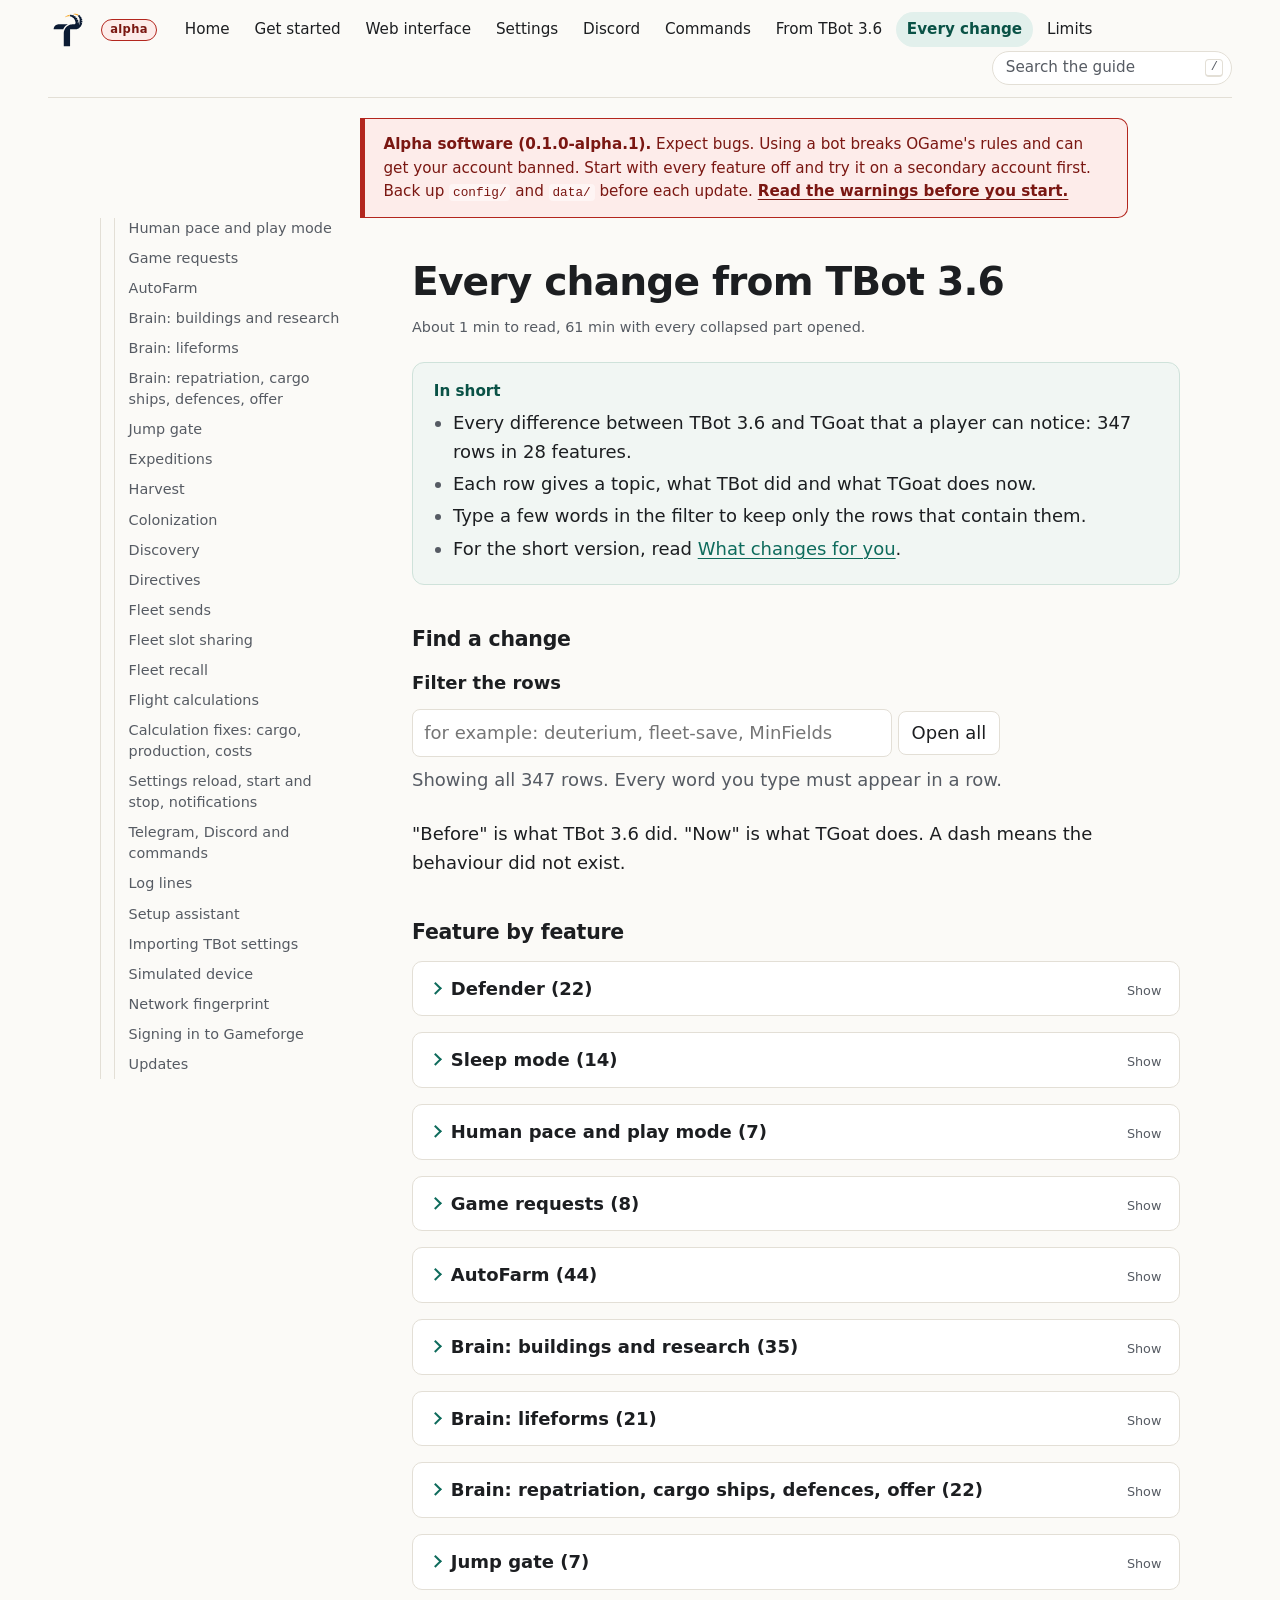
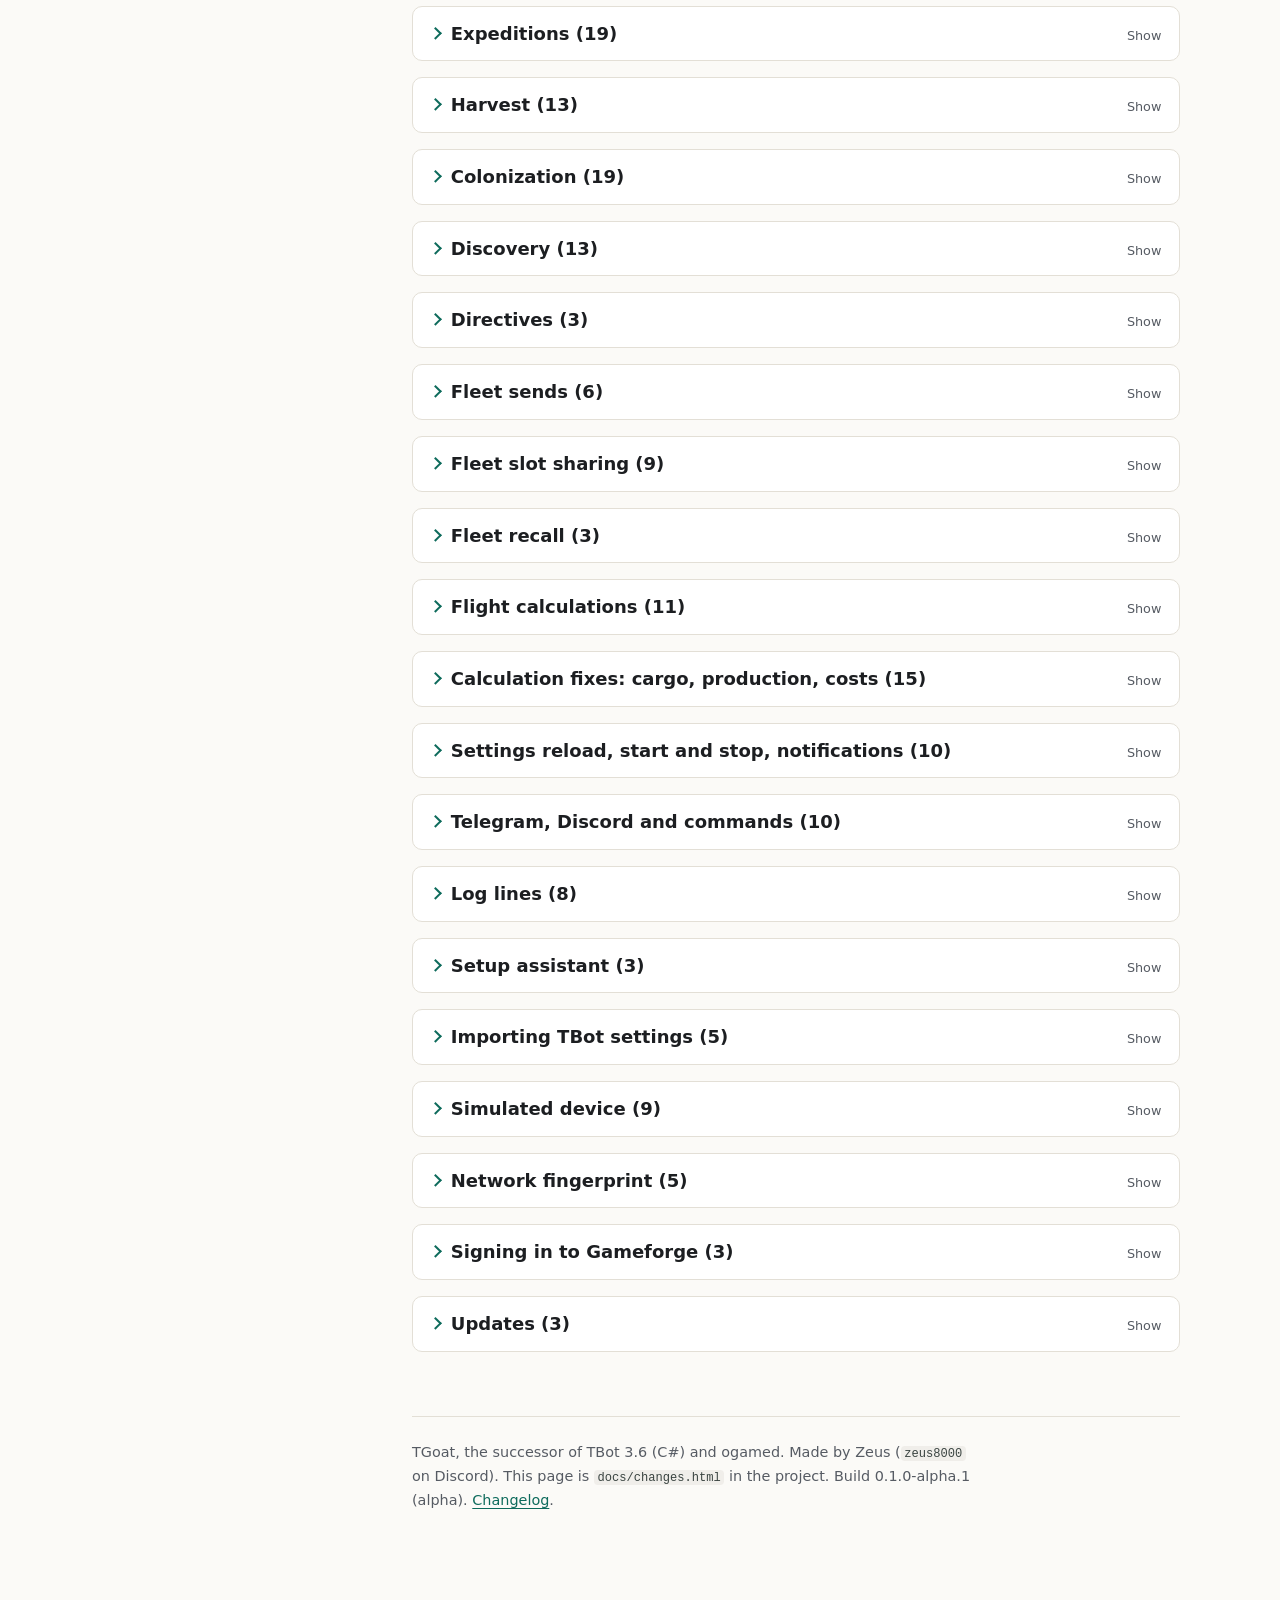
==== docs/changes.html @ b20298a2 "Guide and changelog of TGoat 0.1.0-alpha.1, signed releases in the README" ====
<!doctype html>
<html lang="en">
<head>
<meta charset="utf-8">
<meta name="viewport" content="width=device-width, initial-scale=1">
<meta name="color-scheme" content="light dark">
<title>Every change · TGoat</title>
<link rel="icon" href="assets/favicon.ico" sizes="any">
<link rel="icon" href="assets/favicon.svg" type="image/svg+xml">
<link rel="apple-touch-icon" href="assets/apple-touch-icon.png">
<link rel="stylesheet" href="assets/guide.css">
<script src="assets/search-index.js" defer></script>
<script src="assets/search.js" defer></script>
<script src="assets/reading.js" defer></script>
</head>
<body>
<a class="skip" href="#main">Skip to content</a>

<div class="site-top">
  <nav class="site-nav" aria-label="Guide">
    <a class="brand" href="index.html" title="TGoat"><img class="brand-mark" src="assets/favicon.svg" width="40" height="40" alt="TGoat"> <span class="alpha-badge">alpha</span></a>
    <ul>
      <li><a href="index.html">Home</a></li>
      <li><a href="start.html">Get started</a></li>
      <li><a href="interface.html">Web interface</a></li>
      <li><a href="settings.html">Settings</a></li>
      <li><a href="discord.html">Discord</a></li>
      <li><a href="commands.html">Commands</a></li>
      <li><a href="from-tbot.html">From TBot 3.6</a></li>
      <li><a href="changes.html" aria-current="page">Every change</a></li>
      <li><a href="limits.html">Limits</a></li>
    </ul>
  </nav>
  <aside class="alpha-banner" role="note" aria-label="Alpha warning">
    <p><strong>Alpha software (0.1.0-alpha.1).</strong> Expect bugs. Using a bot breaks OGame's rules and can get your account banned. Start with every feature off and try it on a secondary account first. Back up <code>config/</code> and <code>data/</code> before each update. <a href="start.html#alpha">Read the warnings before you start.</a></p>
  </aside>
</div>

<div class="layout">
<nav class="toc" id="toc" aria-label="On this page">
  <p class="toc-title">On this page</p>
  <ol>
    <li><a href="#find">Find a change</a></li>
    <li><a href="#feature-by-feature">Feature by feature</a>
      <ol>
      <li><a href="#defender">Defender</a></li>
      <li><a href="#sleep">Sleep mode</a></li>
      <li><a href="#fbf-human-pace">Human pace and play mode</a></li>
      <li><a href="#requests">Game requests</a></li>
      <li><a href="#autofarm">AutoFarm</a></li>
      <li><a href="#brain">Brain: buildings and research</a></li>
      <li><a href="#fbf-brain-lifeforms">Brain: lifeforms</a></li>
      <li><a href="#fbf-brain-repatriation-cargo-ships-defences-offer">Brain: repatriation, cargo ships, defences, offer</a></li>
      <li><a href="#fbf-jump-gate">Jump gate</a></li>
      <li><a href="#expeditions">Expeditions</a></li>
      <li><a href="#harvest">Harvest</a></li>
      <li><a href="#colonize">Colonization</a></li>
      <li><a href="#fbf-discovery">Discovery</a></li>
      <li><a href="#fbf-directives">Directives</a></li>
      <li><a href="#fleet-sends">Fleet sends</a></li>
      <li><a href="#fbf-fleet-slot-sharing">Fleet slot sharing</a></li>
      <li><a href="#fbf-fleet-recall">Fleet recall</a></li>
      <li><a href="#fbf-flight-calculations">Flight calculations</a></li>
      <li><a href="#calc">Calculation fixes: cargo, production, costs</a></li>
      <li><a href="#fbf-settings-reload-and-notifications">Settings reload, start and stop, notifications</a></li>
      <li><a href="#messaging">Telegram, Discord and commands</a></li>
      <li><a href="#fbf-log-lines">Log lines</a></li>
      <li><a href="#fbf-setup-assistant">Setup assistant</a></li>
      <li><a href="#fbf-importing-tbot-settings">Importing TBot settings</a></li>
      <li><a href="#fbf-simulated-device">Simulated device</a></li>
      <li><a href="#fbf-network-fingerprint">Network fingerprint</a></li>
      <li><a href="#fbf-signing-in">Signing in to Gameforge</a></li>
      <li><a href="#fbf-updates">Updates</a></li>
      </ol>
    </li>
  </ol>
</nav>

<main id="main">

<h1 class="sr-only">Every change from TBot 3.6</h1>

<section aria-labelledby="every">
<h2 id="every">Every change from TBot 3.6</h2>
<aside class="in-short" aria-label="In short">
<ul>
  <li>Every difference between TBot 3.6 and TGoat that a player can notice: 347 rows in 28 features.</li>
  <li>Each row gives a topic, what TBot did and what TGoat does now.</li>
  <li>Type a few words in the filter to keep only the rows that contain them.</li>
  <li>For the short version, read <a href="from-tbot.html">What changes for you</a>.</li>
</ul>
</aside>

<h3 id="find">Find a change</h3>
<div class="change-filter" role="search" style="margin:1rem 0 1.5rem">
  <label for="change-filter-input" style="display:block;font-weight:600;margin-bottom:.35rem">Filter the rows</label>
  <input id="change-filter-input" type="search" autocomplete="off" spellcheck="false" placeholder="for example: deuterium, fleet-save, MinFields" aria-describedby="change-filter-status" style="box-sizing:border-box;width:100%;max-width:30rem;font:inherit;padding:.5rem .7rem;border:1px solid var(--border);border-radius:8px;background:var(--surface);color:var(--text)">
  <button type="button" id="change-filter-all" style="font:inherit;margin:.5rem 0 0;padding:.4rem .8rem;border:1px solid var(--border);border-radius:8px;background:var(--surface);color:var(--text);cursor:pointer">Open all</button>
  <p id="change-filter-status" aria-live="polite" style="margin:.5rem 0 0;color:var(--muted)">Showing all 347 rows. Every word you type must appear in a row.</p>
</div>
<p>"Before" is what TBot 3.6 did. "Now" is what TGoat does. A dash means the behaviour did not exist.</p>

<h3 id="feature-by-feature">Feature by feature</h3>
<details class="feature" id="fbf-defender">
<summary id="defender">Defender (22)</summary>
<div class="table-wrap" role="region" aria-label="Defender, before and now" tabindex="0">
<table class="bn">
  <caption class="sr-only">Defender: TBot 3.6 compared with TGoat</caption>
  <thead><tr><th scope="col">Topic</th><th scope="col">Before: TBot 3.6</th><th scope="col">Now: TGoat</th></tr></thead>
  <tbody>
    <tr><th scope="row">During sleep</th><td>Stopped all night: a night attack was neither seen nor countered.</td><td>By default it watches on alert (<code>Defender.NightWatch</code>): no request to the game while no message comes. Each new message (a spy report, but also your fleets' reports or a private message) brings a check 1 to 3 min later and, if it saw no attack, one more 8 to 15 min after the message (<code>Defender.NightWatchFollowUp</code>); each check marks the current planet active. An attack sent without a fresh espionage report, or after these checks, is not seen. Every 20 to 40 min TGoat checks that the channel still works, without loading a game page. If the channel fails, you get a warning and it checks every 4 to 8 min until the wake-up, as with <code>Always</code>. <code>Never</code> starts no new check. It fleet-saves if <code>Defender.Autofleet.Active</code> is on, and neither spies on nor writes to the attacker.</td></tr>
    <tr><th scope="row">Manual mode</th><td>Stopped.</td><td>It only alerts: nothing is sent or built, anti-ballistic missiles included.</td></tr>
    <tr><th scope="row">Settings reload, exclusive command</th><td>Stopped or suspended it: no watch while features restarted or the command ran.</td><td>No longer stop it: it reads its settings again at the next check.</td></tr>
    <tr><th scope="row">After a panic</th><td>Resumed after 5 to 10 min.</td><td>Resumes after 30 to 60 s.</td></tr>
    <tr><th scope="row">On wake-up</th><td>Waited for its next check.</td><td>Checks at once.</td></tr>
    <tr><th scope="row">Default interval</th><td>1 to 22 min: about 30% of attacks with a 10-minute flight were seen too late.</td><td>1 to 5 min. A value written in the settings file is kept; a file still at TBot's 22 takes 5 at import, unless its minimum is 5 or more.</td></tr>
    <tr><th scope="row">Order of actions</th><td>Synchronous notification (up to 60 s with two channels), then spying and the message, then the fleet-save.</td><td>Spying, the fleet-save, then the message. The notification is sent in the background.</td></tr>
    <tr><th scope="row">Alarm (<code>Defender.Alarm.Active</code>) and "ENEMY ACTIVITY!!!"</th><td>On every check while the attack lasted.</td><td>Once per new attack.</td></tr>
    <tr><th scope="row">Attack composition</th><td>From cached research.</td><td>From the report.</td></tr>
    <tr><th scope="row">Fleet-save settings</th><td>The sleep mode's (<code>SleepMode.AutoFleetSave</code>).</td><td>Its own: <code>Defender.Autofleet.DeutToLeave</code>, <code>Recall</code> and <code>DefaultMission</code>.</td></tr>
    <tr><th scope="row">Attack on a brand-new celestial</th><td>With <code>UseCurrentCelestial</code>, the celestial stayed unknown, so there was no fleet-save, until another feature read the celestial list again.</td><td>The list is read again, at most once per check.</td></tr>
    <tr><th scope="row">All fleet slots in use</th><td>The fleet-save failed ("no fleet slot") and the fleet stayed exposed: nothing was freed.</td><td>Each planned fleet-save gets a slot reserved until impact. The Defender waits for a fleet that is back before then. Otherwise it recalls the bot fleet (AutoFarm, harvest, expedition, discovery) that would be back soonest. Otherwise it warns the player at once to free a slot.</td></tr>
    <tr><th scope="row">Celestial with no ship when the fleet-save is due</th><td>"Nothing to save": the attack was closed for an hour; a fleet that landed there before the impact stayed exposed.</td><td>The ships are read once more shortly before the impact (<code>Defender.Autofleet.DelayedFleetSave.SafetySeconds</code> before it, or 2 min); a fleet that landed meanwhile is saved.</td></tr>
    <tr><th scope="row">Reads of the attacked celestial</th><td>Its ships were read again at every check, for each attack, until the impact, even when nothing used them.</td><td>Read only when an option uses them (weak attack, little at stake, spying back, fleet-save), at most once per check: two waves on one planet, one read. Each read marks the planet active, and the attacker may be watching it. At night, a check that finds no attack is a single request.</td></tr>
    <tr><th scope="row">Computer clock ahead of the server</th><td>The fleet-save was timed with the computer's clock: it left too early, and a clock ahead by more than the time left gave it up, leaving the fleet exposed.</td><td>Timed with the game's arrival time and the server's clock. If the arrival time cannot be read, the fleet leaves at once, you get a notice, and it leaves again each time it comes back while the attack is listed.</td></tr>
    <tr><th scope="row">Watch stops and resumes</th><td>Stop on request, turned off, end of session: one Debug line, invisible to the player.</td><td>One Information line at each stop, with its reason, and at each resume. The Defender itself says when sleep and manual mode begin and end, with its pace.</td></tr>
    <tr><th scope="row">Event list unreadable (lost session, game unreachable)</th><td>One warning, then Debug: hours of blind watch went unnoticed. A retry every 5 to 15 s all night.</td><td>A warning on the first failure, then every 15 min while it lasts, with how long, and when it sees again (Telegram too). Retries every 5 to 15 s for 3 min, then less and less often, down to the normal pace.</td></tr>
    <tr><th scope="row">Missile attack</th><td>Marked handled before the anti-ballistic missiles were ordered: a failure (busy shipyard, resources) was never retried. Silo capacity wrong (3 places at level 3, not 30).</td><td>Alerted once. Handled once the order is accepted, or when nothing more can be built (silo full of anti-ballistic missiles, below level 2); otherwise retried at the next check. An order that came back with an error is checked before any other: never two orders against the same strike. Silo capacity correct.</td></tr>
    <tr><th scope="row">Attack alert on game pages</th><td>Ignored: an attack was seen only at the Defender's next check.</td><td>A page that shows the alert brings the Defender's check forward to 5 to 15 s later, once per change of the alert, with no extra request otherwise; the event list still decides.</td></tr>
    <tr><th scope="row">Hostile fleet aimed at something that is not your planet or moon (Project Orion)</th><td>Did not exist.</td><td>After reading your celestial list again, a hostile fleet whose destination is none of your planets or moons is not an attack on a planet: no fleet-save, no alarm. One notification per event says a hostile fleet is heading for your fleet, and that TGoat only protects fleets on your planets and moons. An attack on a planet or moon, a new colony included, is handled as before whatever its mission. The list is also read at night for this, once per event. When the destination cannot be read, or the list cannot be read, it is still treated as an attack.</td></tr>
    <tr><th scope="row">Resources an attack would plunder (option <code>Defender.HideResourcesInBuild</code>, off by default)</th><td>—</td><td>1 to 4 min before the impact, the build that keeps the most out of the plunder starts, within the Brain's maximum levels; it is cancelled 20 to 90 s after the last wave, and the game gives its cost back. Only what the fleet-save leaves counts. Nothing below <code>MinLootAvoided</code> (50,000 in deuterium value), never a build TGoat did not start, and not during sleep unless <code>WhileAsleep</code> is on.</td></tr>
    <tr><th scope="row">Fleet-save near the last system of the galaxy</th><td>Could loop.</td><td>Leaves normally.</td></tr>
  </tbody>
</table>
</div>
<p>The slot kept free by <code>General.SlotsToLeaveFree</code> (1 by default) is still the first one the defensive fleet-save takes. No second slot is frozen for good: the reservation exists only during an attack. The bot never recalls:</p>
<ul>
  <li>the player's fleets;</li>
  <li>Brain transports;</li>
  <li>colonizations;</li>
  <li>fleet-save flights;</li>
  <li>a fleet whose origin is under attack.</li>
</ul>
<p>The Defender's game requests go first, with no wait: see <a href="#requests">Game requests</a>.</p>
</details>
<details class="feature" id="fbf-sleep-mode">
<summary id="sleep">Sleep mode (14)</summary>
<div class="table-wrap" role="region" aria-label="Sleep mode, before and now" tabindex="0">
<table class="bn">
  <caption class="sr-only">Sleep mode: TBot 3.6 compared with TGoat</caption>
  <thead><tr><th scope="col">Topic</th><th scope="col">Before: TBot 3.6</th><th scope="col">Now: TGoat</th></tr></thead>
  <tbody>
    <tr><th scope="row">Bedtime and wake-up time</th><td>Fixed, which made the absence pattern easy to spot.</td><td>Shifted each day by up to <code>SleepMode.RandomMinutes</code> (15 min by default).</td></tr>
    <tr><th scope="row">Waiting for fleets to return (<code>PreventIfThereAreFleets</code>)</th><td>The other features kept sending fleets, and each send pushed sleep back again.</td><td>No new sends while waiting.</td></tr>
    <tr><th scope="row">Jump gate</th><td>Kept running during ghost sleep and the wait.</td><td>Paused along with the other features that send fleets.</td></tr>
    <tr><th scope="row"><code>AutoFleetSave.OnlyMoons</code></th><td>True by default: planet fleets stayed in place at night.</td><td>False by default: the bedtime fleet-save also leaves from planets.</td></tr>
    <tr><th scope="row">Defender</th><td>Stopped.</td><td>Keeps watch (see <a href="#defender">Defender</a>).</td></tr>
    <tr><th scope="row">Login on wake-up</th><td>Full login, often a captcha.</td><td>Reuses the saved session.</td></tr>
    <tr><th scope="row">Log messages</th><td>—</td><td>"Asleep until …", "Awake again: …".</td></tr>
    <tr><th scope="row">Bedtime notice</th><td>Said what was saved.</td><td>Also says how the Defender watches during sleep and what that costs, and what stays exposed: fleets not tried, failed fleet-saves, resources (extended on 2026-11-15, R6, and 2026-11-16).</td></tr>
    <tr><th scope="row">Breaks during the day (option <code>SleepMode.Breaks.Active</code>, off by default)</th><td>The account stayed active all day.</td><td>1 to 2 breaks a day, 30 to 90 min each, at random times, more than 2 h from waking up and from bedtime. No fleet sent, no queue restarted. The Defender keeps watch, and Harvest still collects a field left by an attack on your celestials. The offer of the day is not bought during a break. Afterwards the features start again one by one. A reconnection does not end a break.</td></tr>
    <tr><th scope="row">Defender during a break (option <code>SleepMode.Breaks.DefenderAtSleepPace</code>, off by default)</th><td>—</td><td>It watches as at night (<code>Defender.NightWatch</code>, on alert by default) instead of at its day pace.</td></tr>
    <tr><th scope="row">Restart at wake-up</th><td>Every feature started again within 2 min, always in the same order.</td><td>Each starts again after its own reaction delay (about 3 min, sometimes up to 1 h); the Defender checks at once.</td></tr>
    <tr><th scope="row">Night round (option <code>Expeditions.NightRound</code>, off by default)</th><td>Expedition slots emptied before bedtime, and the cargo ships stayed home at night.</td><td>10 to 40 min before bedtime, every free slot leaves with the shortest holding time (whole hours, at most your Astrophysics level, as the game allows) that brings the fleet back 5 to 30 min after the wake-up. Needs sleep mode.</td></tr>
    <tr><th scope="row">Expedition that would come back during sleep</th><td>Stopped the worker until it was restarted.</td><td>The worker waits for the wake-up, or for the night round.</td></tr>
    <tr><th scope="row">Evening repatriation</th><td>Stopped as soon as a return would fall during sleep.</td><td>See <a href="#fbf-brain-repatriation-cargo-ships-defences-offer">Brain: repatriation, cargo ships, defences, offer</a>.</td></tr>
  </tbody>
</table>
</div>
</details>
<details class="feature" id="fbf-human-pace">
<summary>Human pace and play mode (7)</summary>
<div class="table-wrap" role="region" aria-label="Human pace and play mode, before and now" tabindex="0">
<table class="bn">
  <caption class="sr-only">Human pace and play mode: TBot 3.6 compared with TGoat</caption>
  <thead><tr><th scope="col">Topic</th><th scope="col">Before: TBot 3.6</th><th scope="col">Now: TGoat</th></tr></thead>
  <tbody>
    <tr><th scope="row">Restarting a queue after a build</th><td>5 to 15 s after each build ended, day and night.</td><td>A drawn delay: median 3 min, 90% under 15 min, never more than 5% of the build's length, or one minute for a short build.</td></tr>
    <tr><th scope="row">After a return, an arrival, enough production</th><td>20 to 50 s, or a fixed delay depending on the feature.</td><td>The same routine delay, 5 s to 1 h.</td></tr>
    <tr><th scope="row">After an impact on one of your celestials</th><td>The next pass.</td><td>20 to 90 s (Harvest, Brain under attack).</td></tr>
    <tr><th scope="row">Decision on a colony</th><td>1 to 5 s after the arrival.</td><td>3 to 20 min after the colony is first seen.</td></tr>
    <tr><th scope="row">Expeditions and Discovery</th><td>Each return re-sent within seconds or minutes.</td><td>Waves: enough free slots, or the first free one waiting 20 to 60 min.</td></tr>
    <tr><th scope="row">Breaks</th><td>—</td><td>Optional, see <a href="#sleep">Sleep mode</a>.</td></tr>
    <tr><th scope="row">Play mode</th><td>One imposed human rhythm.</td><td>A switch: Human (default, the same rhythm), Rage (every delay kept only for discretion dropped, no breaks) or Custom (the <code>Pace.*</code> settings one by one). See <a href="interface.html#ui-mode">Play mode</a>.</td></tr>
  </tbody>
</table>
</div>
</details>
<details class="feature" id="fbf-game-request-queue">
<summary id="requests">Game requests (8)</summary>
<div class="table-wrap" role="region" aria-label="Game requests, before and now" tabindex="0">
<table class="bn">
  <caption class="sr-only">Game requests: TBot 3.6 compared with TGoat</caption>
  <thead><tr><th scope="col">Topic</th><th scope="col">Before: TBot 3.6</th><th scope="col">Now: TGoat</th></tr></thead>
  <tbody>
    <tr><th scope="row">Request priority</th><td>Everything at normal priority: the Defender waited behind AutoFarm bursts.</td><td>Defence at critical priority, the player's pages through the proxy at high priority, the rest at normal.</td></tr>
    <tr><th scope="row">Request pacing</th><td>No global pacing: feature pauses added up or interleaved.</td><td>Human gap of 1.5 to 8 s between game requests, and a 15 to 45 s break every 30 to 70 requests; defence and the proxy do not wait.</td></tr>
    <tr><th scope="row">Fleet action gate</th><td>First come, first served.</td><td>The Defender's fleet-save and recall go ahead of queued sends.</td></tr>
    <tr><th scope="row">Recall to free a slot</th><td>Two waits of 5 to 15 s.</td><td>Under a second.</td></tr>
    <tr><th scope="row">Defender activity page</th><td>Before reading the attacks.</td><td>After the defence.</td></tr>
    <tr><th scope="row">Server time</th><td>Read by opening the overview again: one request per fleet send, two per Defender check. Time zone guessed from the computer's clock.</td><td>Read on every game page, with no request; the overview is read again only after 10 minutes without a page. Exact even if the computer's clock drifts.</td></tr>
    <tr><th scope="row">AutoMine and LifeformAutoMine startup</th><td>Five pages per planet for AutoMine, three or four for LifeformAutoMine, each reading again what the other had just read.</td><td>The production queue page and the Empire view (two or three requests for the whole empire), plus two pages per planet with a lifeform, read once for both. On a simulated game of 8 planets and 4 moons: 104 reads → 47. Same decisions.</td></tr>
    <tr><th scope="row">Research levels read by AutoResearch</th><td>Research page opened again at every pass with a free queue.</td><td>Taken from the empire read when it is less than 10 minutes old and no research can have finished since.</td></tr>
  </tbody>
</table>
</div>
<p>AutoFarm needs far fewer requests too: one per probe through the galaxy view (a 30-probe pass: 309 requests → 40), one per inbox page to delete read reports (15 reports: 47 requests → 19), and every page of espionage messages is read. See <a href="#autofarm">AutoFarm</a>.</p>
</details>
<details class="feature" id="fbf-autofarm">
<summary id="autofarm">AutoFarm (44)</summary>
<div class="table-wrap" role="region" aria-label="AutoFarm, before and now" tabindex="0">
<table class="bn">
  <caption class="sr-only">AutoFarm: TBot 3.6 compared with TGoat</caption>
  <thead><tr><th scope="col">Topic</th><th scope="col">Before: TBot 3.6</th><th scope="col">Now: TGoat</th></tr></thead>
  <tbody>
    <tr class="sub"><th colspan="3" scope="colgroup">Targets</th></tr>
    <tr><th scope="row">Player back from inactivity</th><td>Attacked while their planet stayed in the galaxy cache (up to 7 days): the report was not checked for inactivity.</td><td>Never attacked: a report without the "inactive" flag is cross-checked against a fresh galaxy view, and all the player's targets are dropped.</td></tr>
    <tr><th scope="row">Vacation, newbie protection, administrator, banned, celestial gone</th><td>Vacation, administrator and banned dropped from the cache only; n and s flags ignored.</td><td>Dropped from a fresh galaxy view, each with its own reason.</td></tr>
    <tr><th scope="row">Report age when attacking</th><td>Up to 24 h (<code>KeepReportFor</code>).</td><td>At most <code>AttackReportMaxAge</code> (2 h), otherwise the target is probed again.</td></tr>
    <tr><th scope="row">Galaxy cache</th><td>7 days, the only inactivity guarantee.</td><td>2 days, only to save requests.</td></tr>
    <tr><th scope="row">Attack order</th><td>Gross loot, highest first.</td><td>Profit net of fuel per hour of slot (round trip).</td></tr>
    <tr><th scope="row">Blacklist</th><td>Compared the total; 1,000,000 threshold (almost everything listed); 20 h, no effect against the 24 h of <code>KeepReportFor</code>.</td><td>Same figure as the verdict; 250,000 threshold; 72 h.</td></tr>
    <tr><th scope="row">Targets never seen again</th><td>Kept forever.</td><td>Forgotten after 14 days.</td></tr>
    <tr><th scope="row">Target too far or not profitable from every origin</th><td>Pending, retried every pass.</td><td>Dropped until <code>KeepReportFor</code> has passed.</td></tr>
    <tr><th scope="row">Position exclusions (<code>AutoFarm.Exclude</code>)</th><td>Excluded the whole system.</td><td>Excludes the position; position 0 excludes the system.</td></tr>
    <tr><th scope="row">Moon reports with <code>AutoFarm.ProcessAllReports</code></th><td>Always "target gone".</td><td>Read normally.</td></tr>
    <tr class="sub"><th colspan="3" scope="colgroup">Espionage</th></tr>
    <tr><th scope="row">Probes for the first espionage</th><td><code>NumProbes</code> (52) per target.</td><td>The fewest that show research, from the espionage gap: 7 at equal level, 3 two levels ahead, 11 two levels behind; capped by <code>NumProbes</code> (20).</td></tr>
    <tr><th scope="row">Incomplete report</th><td>3× then 9× <code>NumProbes</code> (156, then 468 probes).</td><td>Recomputed from the hidden sections (for example 7, 16, 23), at most three espionages.</td></tr>
    <tr><th scope="row">Target's espionage level</th><td>Ignored.</td><td>Read or deduced from reports, kept, and shared across the same player's celestials.</td></tr>
    <tr><th scope="row">Too many probes needed</th><td>—</td><td>Skipped without sending (<code>probes_above_limit</code>).</td></tr>
    <tr><th scope="row">Technology at level 0 in a report</th><td>Read as hidden: useless re-probing.</td><td>Read as level 0 when research is visible.</td></tr>
    <tr><th scope="row">Probe sent just before a stop</th><td>A second probe at the next pass.</td><td>Target marked before the dispatch; fleet and report attached.</td></tr>
    <tr><th scope="row">Target that triggered probe building</th><td>Never spied.</td><td>Spied.</td></tr>
    <tr><th scope="row">Probe report after a restart or a long pause</th><td>The target was probed a second time and its report stayed in the inbox.</td><td>Reports that arrived are read first; only a target with no report is probed again.</td></tr>
    <tr><th scope="row">Reading espionage reports</th><td>Waited for the last probe to return, without limit.</td><td>Waits for its arrival (the report is written on arrival), 5 min at most.</td></tr>
    <tr><th scope="row">Espionage report pages</th><td>Only the first page was read, because the game ignores the page field TBot sends.</td><td>Every page up to the first known report; if the game ignores the page number, the reading stops and the log says so.</td></tr>
    <tr><th scope="row">How probes are sent</th><td>Fleet page for each target: about ten requests.</td><td>The galaxy view's spy button, like a player: one request per target. Same checks first (fuel and reserve, sleep, attack guard, slots). A refusal sends that target through the fleet page. On a simulated game, a 30-probe pass goes from 309 requests to 40.</td></tr>
    <tr><th scope="row">Deleting read reports</th><td>One report at a time, after an inbox read for a token: two requests per report.</td><td>The read reports of a page go in one request, with the token of the page just read, like a player who ticks them and deletes them. A pass that clears 15 reports: 47 requests → 19. If that fails, they are deleted one by one, and the log says so once. Reports it did not use, and those kept for a manual attack (<code>AutoFarm.KeepReportsWithDefense</code>), stay in your inbox.</td></tr>
    <tr class="sub"><th colspan="3" scope="colgroup">Is the attack worth it</th></tr>
    <tr><th scope="row">Solar satellites and crawlers on the target</th><td>Ignored: cargo ships sent alone, a draw, no loot.</td><td>Simulated like any combat unit. A target guarded only by them gets the extra cargo ships, already at the origin, needed to win: they cannot destroy a cargo ship.</td></tr>
    <tr><th scope="row">Target with ships or defences (classic path)</th><td>Escorts in fixed ratios, victory never checked.</td><td>Sent only if the fleet wins every simulation without loss (otherwise <code>classic_fleet_not_safe</code>). Defender technologies, class and lifeform bonuses must be in the report.</td></tr>
    <tr><th scope="row">Combat planner search</th><td>Escorts tried up to 8 times the threat's value: against mixed defences, "no safe plan" even with 5,000 ships of each kind.</td><td>When nothing holds up to that, steps of 16, 32, 64 and 128 times, within the stock and a bounded number of simulated battles.</td></tr>
    <tr><th scope="row">Last check before an attack (combat planner)</th><td>299 simulated battles of the fleet with its escort doubled, all without loss: a light-fighter escort the planner had just confirmed was refused 4 times in 10.</td><td>773 battles of the fleet that leaves (doubled escort included), at most 3 with a ship lost: the risk stays under <code>MaxFailureProbabilityPercent</code> (1%) with 95% confidence, and that escort passes about 96 times in 100. A refusal says why.</td></tr>
    <tr><th scope="row">Combat ships against defended inactives</th><td>Never built: a defended target stayed refused.</td><td><code>BuildBreakers</code> (Suggest): the cheapest fleet to build that beats a refused target and the others near it, proposed with its cost, loot per day from the targets' production, fuel, average loss, payback and risk. Nothing above <code>BreakerMaxPaybackDays</code> (3 days) or beyond the Brain's reserves. Automatic builds alone, one order per pass, only if the attack settings would use the fleet. See <a href="#breakers">below</a>.</td></tr>
    <tr><th scope="row"><code>MinLootFuelRatio</code></th><td>Opposite meanings in the classic path and the planner; with no profitable speed, sent at 100%, the costliest.</td><td>One meaning: loot ≥ 2 × fuel (0.5 is read as 2); otherwise the attack is not sent (<code>not_worth_fuel</code>).</td></tr>
    <tr><th scope="row"><code>FleetSpeed</code></th><td>Ignored as soon as the ratio was set, so by default.</td><td>Speed cap in both paths.</td></tr>
    <tr><th scope="row">Not enough deuterium</th><td>Refused at the chosen speed.</td><td>Slower flight if the deuterium allows it.</td></tr>
    <tr><th scope="row"><code>AutoFarm.MaxFlightTime</code> at 0</th><td>Forced 100% speed.</td><td>No limit.</td></tr>
    <tr><th scope="row"><code>MinCargosToSend</code></th><td>25 by default, duplicating <code>MinimumResources</code>.</td><td>1 by default.</td></tr>
    <tr class="sub"><th colspan="3" scope="colgroup">After the attack</th></tr>
    <tr><th scope="row">Attack gain</th><td>Only the loot expected at dispatch was shown.</td><td>Real loot and losses read from the return flight; net gain = loot − fuel − losses.</td></tr>
    <tr><th scope="row">Recalled attack (Defender or player)</th><td>Counted as a success, and the target probed again.</td><td>Recognised by its early return: loot 0, report reused if still recent (<code>attack_recalled</code>).</td></tr>
    <tr><th scope="row">Loot of a fleet back between two passes</th><td>Unknown; the expected loot was counted.</td><td>Read from the fleet memory, seen by any fleet read (the Defender reads every 1 to 5 min).</td></tr>
    <tr><th scope="row">Loot of a fleet back while TGoat was stopped</th><td>Unknown; the expected loot was counted.</td><td>Read from its "Return of a fleet" message (page 1 of the fleet messages, page 2 if needed, at most once per pass; reading marks them read, like opening the tab). Losses stay unknown; no message is deleted. Without a message, the expected loot is counted.</td></tr>
    <tr><th scope="row">Defender recall back between two passes</th><td>Counted as an attack that arrived.</td><td>Recognised: the recall mark is kept 24 h, and the report is reused.</td></tr>
    <tr><th scope="row">Re-probing a raided target</th><td>As soon as the attack is back.</td><td>When the loot is back above <code>MinimumResources</code>, from what was left and the learned production (<code>loot_regrowing</code>, <code>loot_regrown</code>).</td></tr>
    <tr><th scope="row">Attack fleet destroyed in combat</th><td>Unnoticed: the target was attacked again on the same report.</td><td>Warning and notification (<code>attack_destroyed</code>), lost value on the dashboard, target set aside 7 days, even with <code>AutoFarm.Blacklist.Active</code> off.</td></tr>
    <tr><th scope="row">Other planets of a player who destroyed a fleet</th><td>Attacked on their old report.</td><td>Probed again before any attack (<code>player_destroyed_a_fleet</code>), without blacklisting.</td></tr>
    <tr class="sub"><th colspan="3" scope="colgroup">Pace and slots</th></tr>
    <tr><th scope="row">Pauses between dispatches</th><td>0 to 5 s between probes, none between attacks.</td><td>Variable pauses with occasional longer breaks; variable batch size. Probe building: 10 minutes at most.</td></tr>
    <tr><th scope="row">Delay between passes</th><td>Uniform, 30 to 60 min.</td><td>Follows game events; with nothing to do, ×2 then ×4 (<code>nothing_to_do</code>).</td></tr>
    <tr><th scope="row">End of scan</th><td><code>StopAfterFullScan</code> true: stopped after one cycle.</td><td>False by default: AutoFarm slows down instead of stopping.</td></tr>
    <tr><th scope="row">Slot counting</th><td>By mission: every attack counted for AutoFarm, its probes nowhere; <code>MaxSlots</code> reserved even when idle.</td><td>By sending feature; an idle AutoFarm reserves only its fleets in flight.</td></tr>
  </tbody>
</table>
</div>
<p><strong>Choice of origin.</strong> The lowest score wins: flight time × (1 + 0.5 × load), load being the share of the origin's cargo ships (after <code>AutoFarm.MinCargosToKeep</code>) in flight after the send. An origin over 1.5 times slower than another capable one is never chosen.</p>
<p id="breakers"><strong>Combat ships for defended targets</strong> (<code>AutoFarm.BuildBreakers</code>, Suggest by default). TBot never built combat ships. When AutoFarm turns a target down for its defences or ships, TGoat looks for the cheapest fleet your origin can build that would win, and the other turned-down targets near it that the same fleet wins. It sends you a proposal: what to build and where, its cost, the targets it opens, the loot per day, fuel, average losses, the payback in days and the risk. Accept it and TGoat orders the ships.</p>
<ul>
  <li>Raided regularly, a target gives up about its whole production each day, so that is the loot per day. The production is measured between two espionage reports at least an hour apart, or estimated from the mine levels and the energy the report shows. A target whose storage is full and whose buildings are hidden adds nothing to the payback. The stock taken by the first raids is mentioned, not counted in the payback.</li>
  <li>TGoat proposes the smallest fleet that passes the last check before a raid; it adds escort only when that check needs it.</li>
  <li>Nothing is proposed above <code>AutoFarm.BreakerMaxPaybackDays</code> (3 days), or when the Brain's reserves on that planet cannot pay.</li>
  <li>The search accepts losing up to a tenth of the loot in a won battle; your raid settings stay as they are. The proposal says which settings AutoFarm needs to raid with the fleet, for example the combat planner with a higher <code>MaxLossPercent</code>.</li>
  <li>Combat ships attract raiders. The proposal reminds you to keep the Defender's fleet-save on. Players inactive for 28 days or more may be deleted within about a week; the proposal says when it counts on them.</li>
  <li><em>Automatic</em> builds by itself, within the Brain's reserves, one order per pass, and only when your settings would raid with the fleet. <em>Off</em> does nothing.</li>
</ul>
<p><strong>Splitting big raids</strong> (off by default). With <code>AutoFarm.SplitAcrossOrigins.Active</code>, a target with no defence or fleet, whose loot no single origin can carry, is raided from up to <code>AutoFarm.SplitAcrossOrigins.MaxOrigins</code> origins, one slot each, each with at least <code>AutoFarm.MinCargosToSend</code> cargo ships. No effect with the combat planner on.</p>
</details>
<details class="feature" id="fbf-brain-buildings-and-research">
<summary id="brain">Brain: buildings and research (35)</summary>
<div class="table-wrap" role="region" aria-label="Brain: buildings and research, before and now" tabindex="0">
<table class="bn">
  <caption class="sr-only">Brain: buildings and research: TBot 3.6 compared with TGoat</caption>
  <thead><tr><th scope="col">Topic</th><th scope="col">Before: TBot 3.6</th><th scope="col">Now: TGoat</th></tr></thead>
  <tbody>
    <tr><th scope="row">Payback threshold</th><td>7 days, then a fallback to "the first facility under its maximum": 95% of the spending on nanites.</td><td>60 real days (<code>MaxDaysOfInvestmentReturn</code>), no fallback: nothing is built without a reason.</td></tr>
    <tr><th scope="row">A mine's payback</th><td>Without the level's energy or the lifeform production bonuses.</td><td>Both count; energy at the price of the cheapest source. Mines stop about one level earlier under the 60-day horizon.</td></tr>
    <tr><th scope="row">Storage without supply flights</th><td>Sized for 6 h of production: the planet ended up stuck for good (metal 14 at speed 1).</td><td>The storage the build does not fit in (over 90% of its capacity) is raised first. Default caps 20/20/20 instead of 13/12/11, now upper bounds only.</td></tr>
    <tr><th scope="row">Energy source</th><td>Fixed order: solar plant, fusion, then satellites.</td><td>The cheapest per unit: a solar plant level, satellites (price × <code>SatelliteRiskFactor</code>, 2) or fusion (with 30 days of deuterium). The <code>Max*</code> levels are caps; <code>MaxSolarSatellites</code> caps satellites (0: no cap).</td></tr>
    <tr><th scope="row">Energy before the mine</th><td>Built once energy was negative, with the mines running slow meanwhile.</td><td>Built before the mine when the shortfall would cost more than the mine brings meanwhile. Builds in progress count: while a mine is being built, its energy counts once, and the energy bought is for the next mine.</td></tr>
    <tr><th scope="row">Crawlers</th><td>Hundreds at once, energy ignored: a planet at about 22% production.</td><td>50 energy each, counted in their payback. In batches the stock pays (8 at least), the batch's energy first.</td></tr>
    <tr><th scope="row">Facilities</th><td>Any facility cheaper than the next mine, the dock first.</td><td>By use: shipyard at the level its builds need (crawlers once they pay back within the longest payback accepted, AutoCargo, the defences the AutoDefence budget buys), one level when it costs less than the next mine; robotics up to 10, nanites when a queue is the bottleneck, a lab only with AutoResearch on (research planet, or a colony that counts in the network). A new colony builds its mines first. Without supply flights, never a facility the planet cannot pay (deuterium it does not produce). Dock and phalanx 0 by default.</td></tr>
    <tr><th scope="row">Jump gate</th><td>Built on every moon.</td><td>Only on the jump gate target, or with at least two moons.</td></tr>
    <tr><th scope="row">An AutoMine pass</th><td>About 10 requests, even during a build; retried every 10 to 20 min.</td><td>Busy queue: one request. Waits for production or an event, 1 to 3 h at most. Interval 30 to 60 min.</td></tr>
    <tr><th scope="row">Refusals (payback, maximum levels, full moon)</th><td>The planet stopped until the feature restarted.</td><td>Checked again in 11 to 13 h, sooner after a research or an officer change.</td></tr>
    <tr><th scope="row">A build costing more than the storage</th><td><code>supply_blocked_by_setting</code>, storage not named.</td><td><code>build_exceeds_storage</code>, with the storage, its capacity and its cap.</td></tr>
    <tr><th scope="row">Stock of a waiting build</th><td>Repatriation and other spending took it.</td><td>Kept on the spot if it pays the build within <code>Brain.ReserveHours</code> (6 h) of production; always when no transport is possible; never on a celestial under attack.</td></tr>
    <tr><th scope="row">Right after login</th><td>—</td><td>Nothing takes a celestial's stock (repatriation, cargo ships, defences, offer, discovery, supply) until each Brain queue has seen it, 15 min at most; repatriation comes back when that wait ends, not 6 to 12 h later.</td></tr>
    <tr><th scope="row">During a build</th><td>The production stored during a 30 to 70 h build (0.5 to 1.2 M) counted as surplus: repatriated, then shipped back when the build ended.</td><td>The queue keeps the build that follows, chosen with the running level, until the build ends; lifeforms may still spend that stock. During a build, each Brain queue keeps the build that follows from its first pass after login, and keeps it when an order of ships beside the build fails.</td></tr>
    <tr><th scope="row">A build's deuterium</th><td>A Brain build could spend the fleet-save fuel.</td><td>It leaves the fuel for a fleet-save of the celestial's ships, like the other spending.</td></tr>
    <tr><th scope="row">A moon build</th><td>The deuterium floor was kept twice (the build's reserve and repatriation).</td><td>Required to start, never reserved: one floor.</td></tr>
    <tr><th scope="row">Supply flights</th><td>Every origin read; a transport even for a 30,000 housing level; 1 M deuterium kept on every origin.</td><td>Only possible origins read. A transport if it saves <code>MinHoursSaved</code> (1 h) or a quarter of the wait, for a purchase that pays back or unlocks something. A planet origin gives its surplus, with no fixed floor. No supply flight goes to a celestial under attack.</td></tr>
    <tr><th scope="row">Transports</th><td>Small cargo ships; <code>MinimumResourcesToSend</code> was both the origin's stock and the smallest shipment.</td><td>Large cargo ships. <code>MinimumResourcesToSend</code>: the origin's stock only; <code>MinimumShipment</code> (0): the smallest shipment.</td></tr>
    <tr><th scope="row"><code>SendToTheMoonIfPossible</code></th><td>Delivered to the moon, nothing more.</td><td>The moon brings the resources down to the planet; used as a relay only if its cargo ships can do it.</td></tr>
    <tr><th scope="row">Solar satellites and crawlers</th><td>Ordered with nothing said.</td><td>The report gives their value and the debris (about 30%) a raid would get. None is ordered on a celestial under attack, nor while the shipyard or the nanite factory is being upgraded, which the game refuses.</td></tr>
    <tr><th scope="row">Under attack (option <code>Brain.AutoMine.SpendStockUnderAttack</code>, off by default)</th><td>Nothing.</td><td>What the fleet-save cannot carry goes into the best affordable build, never cancelled.</td></tr>
    <tr><th scope="row">Production settings (<code>Brain.AutoMine.ProductionFactors</code>, Suggest by default)</th><td>Never changed.</td><td>While energy is short, AutoMine may lower the deuterium synthesizer or the crawlers; it runs the fusion reactor only as far as the planet needs; on a Collector account it raises crawlers up to 150% while energy is left over. Each change is proposed with its gain and made once you accept (Automatic: by itself), never on the metal or crystal mine, and set back to 100% once its reason is gone.</td></tr>
    <tr><th scope="row">Choice of research</th><td>The cheapest below its maximum: 25% of the spending on combat.</td><td>By its value for the account, following <code>Brain.AutoResearch.Profile</code>: Miner (default) raises drives, espionage and combat only for a feature in use; Fleet up to their maximum; Explorer puts expedition slots and cargo first. Combat capped at 10.</td></tr>
    <tr><th scope="row">Plasma priority</th><td>Faster than the slowest mine started since the start, and within 7 days.</td><td>As soon as it pays back as fast as the best mine on the account, requirements included.</td></tr>
    <tr><th scope="row">Astrophysics priority</th><td>As soon as a colony "paid back", even with free slots.</td><td>With AutoColonize: every slot taken and a profitable colony (robotics, energy, ship and ramp-up counted). Otherwise the level that opens an expedition slot, with expeditions on.</td></tr>
    <tr><th scope="row">Energy technology priority (TBot only, removed)</th><td>A setting, <code>PrioritizeEnergyTechnology</code>, compared with fusion only.</td><td>Setting removed: energy technology is chosen when it gives the cheapest energy on the account.</td></tr>
    <tr><th scope="row">Research lab</th><td>Research waited for it; without AutoMine, research stayed blocked. On a new account, the first lab came only once it cost less than the next mine.</td><td>Research no longer waits for it. AutoResearch builds it between two researches when the queue is free; AutoMine does not raise it during a research. On a new account, the opening research order asks for lab 1 after the first mines (metal mine 5, crystal mine 3, when AutoMine's start order runs), then labs 2 and 3 as its researches need them, never above <code>Brain.AutoMine.MaxResearchLab</code>.</td></tr>
    <tr><th scope="row">Research network</th><td>Could jump ahead with nothing to link.</td><td>Only when its next level links one more lab.</td></tr>
    <tr><th scope="row"><code>EnsureExpoSlots</code></th><td>Researched even with expeditions off.</td><td>Only with expeditions on.</td></tr>
    <tr><th scope="row">AutoResearch requests</th><td>About 65 per pass with 15 planets.</td><td>One during a research, about 8 otherwise. Everything at its maximum: stopped until the settings are next saved.</td></tr>
    <tr><th scope="row">Order of spenders</th><td>— (no reserve)</td><td>A setting (<code>Brain.SpendingPriority</code>): each feature leaves the reserve of the features ranked before it; by default buildings and research, then lifeforms, then cargo ships and defences, then the offer, then discovery.</td></tr>
    <tr><th scope="row">Building requirements</th><td>Not respected for the terraformer, the fusion reactor and the lunar shipyard.</td><td>Respected: terraformer after nanites 1, fusion reactor after energy technology 3, lunar shipyard after robotics 2.</td></tr>
    <tr><th scope="row">Nanite factory</th><td>Built whenever it took under an hour.</td><td>Only when a queue is the bottleneck (see Facilities).</td></tr>
    <tr><th scope="row">New planets and moons</th><td>—</td><td>Every Brain feature picks them up and plans again when your celestials change.</td></tr>
    <tr><th scope="row">Supply from several origins</th><td>The moon's stock rounded wrong, partial deliveries, the target's resources subtracted twice.</td><td>Fixed.</td></tr>
  </tbody>
</table>
</div>
</details>
<details class="feature" id="fbf-brain-lifeforms">
<summary>Brain: lifeforms (21)</summary>
<div class="table-wrap" role="region" aria-label="Brain: lifeforms, before and now" tabindex="0">
<table class="bn">
  <caption class="sr-only">Brain: lifeforms: TBot 3.6 compared with TGoat</caption>
  <thead><tr><th scope="col">Topic</th><th scope="col">Before: TBot 3.6</th><th scope="col">Now: TGoat</th></tr></thead>
  <tbody>
    <tr><th scope="row">Building choice (TBot setting removed)</th><td>Cheapest first; nothing below crystal mine 20 (<code>StartFromCrystalMineLvl</code>).</td><td>Production buildings and the Mineral Research Centre judged by their payback in days, requirements included, against <code>MaxDaysOfInvestmentReturn</code> and the mine AutoMine will build. No start level.</td></tr>
    <tr><th scope="row">Buildings without return</th><td>Built up to 5, like the others.</td><td>Only with <code>BuildNonEconomic</code> (off by default), or as a requirement. Caps <code>MaxBuilding6</code> to <code>12</code> at 20, upper bounds only.</td></tr>
    <tr><th scope="row">Energy</th><td>Total consumption of the level against gross production.</td><td>Extra consumption against available energy. Beyond it, the level starts only if AutoMine supplies the planet's energy, otherwise <code>lifeform_energy_needed</code>.</td></tr>
    <tr><th scope="row">Population</th><td>Computed values; housing up to level 60.</td><td>Values read from the game; housing at full, fed population; a T2/T3 purchase leaves 1.55 million.</td></tr>
    <tr><th scope="row">Refusals</th><td>Stopped until restart with "raise the Max* levels", even while waiting.</td><td>Stops only at the caps; waits for energy, population or research are retried.</td></tr>
    <tr><th scope="row">Planets set aside</th><td>Low crystal mine, nothing to build or no lifeform: never looked at again before a restart.</td><td>All checked at each interval; without a lifeform, every 3 to 6 h.</td></tr>
    <tr><th scope="row">Robotics and nanites</th><td>The queue restarted before AutoMine could start them.</td><td>It gives way to them for up to 30 min.</td></tr>
    <tr><th scope="row">Building too long to pay</th><td>—</td><td>When a supply flight can fund the build (Brain and <code>LifeformAutoMine</code> transports on, origin other than the planet, or several origins), a building the planet cannot pay within <code>Brain.ReserveHours</code> gives way to the next one.</td></tr>
    <tr><th scope="row">Research during a technology building upgrade</th><td>Order refused by the game.</td><td>Research waits for the upgrade to end.</td></tr>
    <tr><th scope="row">Research slots</th><td>Only technologies already at level 1 were raised.</td><td>An open slot starts at level 1; <code>MaxTechsXX</code> at 0 leaves it to you. Default cap 15 → 10.</td></tr>
    <tr><th scope="row">Research choice</th><td>Cheapest first among the open slots.</td><td>Production technologies (and the Collector enhancement on a Collector account) judged by their payback in days, gain counted on every planet's production, against <code>MaxDaysOfInvestmentReturn</code>; the others afterwards, cheapest first: with no computable return, they go up to <code>MaxResearchLevel</code> (10 by default). Another class's enhancement: never.</td></tr>
    <tr><th scope="row">Research all at its caps</th><td>Stopped until restart.</td><td>Stops only once all 18 slots are open; otherwise checked again in 11 to 13 h.</td></tr>
    <tr><th scope="row">Energy in a level's payback</th><td>Satellites at risk factor 1.</td><td>At the price counted for mines: cheapest source AutoMine allows, satellites at their risk factor (2 by default).</td></tr>
    <tr><th scope="row">Ship technologies (Mk II, overhauls, overclocking)</th><td>Up to 15.</td><td>Capped by <code>MaxShipResearchLevel</code> (0: never).</td></tr>
    <tr><th scope="row">Production bonuses</th><td>Ignored.</td><td>Read from the bonuses page, plus the planet's buildings.</td></tr>
    <tr><th scope="row">Technology building discount</th><td>Never applied.</td><td>0.25% of the cost and 2% of the duration of research per level.</td></tr>
    <tr><th scope="row">Building state</th><td>Requirements recomputed: refused orders.</td><td>Read from the page (<code>data-status</code>).</td></tr>
    <tr><th scope="row">Reads</th><td>Ships read on every pass.</td><td>Ships no longer read.</td></tr>
    <tr><th scope="row">Research building (Humans' Research Centre)</th><td>Built only once it became the cheapest unlock: on the test account, housing and food went up to 29 and 30 for the tier-2 population while research waited.</td><td>With lifeform research on for the planet, its level 1 comes right after food, requirements included (<code>lifeform_research_building_needed</code>). Later levels keep the cheapest-first rule.</td></tr>
    <tr><th scope="row">Technology of a slot</th><td>Never chosen: TBot raised only the technologies already started.</td><td>Chosen by TGoat as <code>Brain.LifeformAutoResearch.SlotChoice</code> says: <code>Guaranteed</code> (default, the technology the game guarantees), <code>Random</code> or <code>Never</code> (you choose). An Info line and a notification for each choice. The report says which slot waits for you and which population opens the next one. A slot capped at 0 is left to you.</td></tr>
    <tr><th scope="row">Cost of a research without yield</th><td>No bound: those already started went up, cheapest first, to their cap, whatever they cost.</td><td>A level without a production bonus starts only if it costs at most <code>MaxHoursWithoutYield</code> hours of the planet's production (24 by default; 0: never). Otherwise it waits, and the report gives its cost in hours (<code>lifeform_research_over_budget</code>).</td></tr>
  </tbody>
</table>
</div>
<p>Choosing the lifeform of a planet is a Discovery setting: see <a href="#fbf-discovery">Discovery</a>.</p>
</details>
<details class="feature" id="fbf-brain-repatriation-cargo-ships-defences-offer">
<summary>Brain: repatriation, cargo ships, defences, offer (22)</summary>
<div class="table-wrap" role="region" aria-label="Brain: repatriation, cargo ships, defences, offer, before and now" tabindex="0">
<table class="bn">
  <caption class="sr-only">Brain: repatriation, cargo ships, defences, offer: TBot 3.6 compared with TGoat</caption>
  <thead><tr><th scope="col">Topic</th><th scope="col">Before: TBot 3.6</th><th scope="col">Now: TGoat</th></tr></thead>
  <tbody>
    <tr><th scope="row">When a celestial is repatriated</th><td>Every 2 to 4 days, whatever its stock: up to 6 M per planet at mines 35.</td><td>Once its surplus reaches <code>MinimumResources</code> (1 M); at the latest 6 to 12 h after the previous pass.</td></tr>
    <tr><th scope="row">What leaves</th><td>The whole stock, except the deuterium of moons.</td><td>The surplus: stock minus the reserve of the Brain's builds and the fuel for a fleet-save of the celestial's ships.</td></tr>
    <tr><th scope="row">Deuterium of planets</th><td>Emptied: the next fleet-save failed.</td><td>The fuel for a fleet-save stays; a moon also keeps <code>LeaveDeut.DeutToLeave</code>.</td></tr>
    <tr><th scope="row">Supply origin</th><td>Emptied, then supplied again from the hub.</td><td>Never repatriated by the Brain; a command can.</td></tr>
    <tr><th scope="row">Celestials read</th><td>All of them, every pass.</td><td>All of them at most once every 6 h; in between, those the estimate says are ready.</td></tr>
    <tr><th scope="row">In the evening</th><td>Stopped as soon as a return would fall during sleep.</td><td>Each celestial ships one last time before bedtime, from a tenth of the threshold; its transport is back 15 to 90 min before sleep.</td></tr>
    <tr><th scope="row">Return during sleep</th><td>Stopped the whole pass.</td><td>Skips that celestial only.</td></tr>
    <tr><th scope="row"><code>TargetAssociateMoon</code></th><td>Planet to its moon and moon to its planet: a round trip; <code>Target</code> required.</td><td>Each planet to its own moon; no moon emptied; <code>Target</code> optional, for planets without a moon.</td></tr>
    <tr><th scope="row">Planet as destination</th><td>Nothing said so.</td><td>A warning once per revision: a phalanx sees arrivals on a planet.</td></tr>
    <tr><th scope="row">Slots</th><td>Repatriation ignored the slot ranks, and <code>Brain.Transports.MaxSlots</code>.</td><td>It counts in <code>Brain.Transports.MaxSlots</code> with supply flights. A long trip waits for its rank; a trip of 15 min or less (to its own moon) goes ahead of the ranks, never past this maximum. A command ignores the ranks.</td></tr>
    <tr><th scope="row">Destination's cargo room</th><td>Nothing said.</td><td>The report says what part of the destination's stock its ships could not carry away.</td></tr>
    <tr><th scope="row">Cargo ships in flight (AutoCargo)</th><td>Ignored: up to 50 more each round; overbuilt with <code>Brain.AutoCargo.LimitToCapacity</code>.</td><td>Counted: <code>MaxCargosToKeep</code> is a real maximum.</td></tr>
    <tr><th scope="row">Number of cargo ships</th><td>Gap ÷ capacity: 267 large cargo ships for 10 M.</td><td>Gap ÷ (capacity + price): 203. With repatriation on: the threshold plus 20%.</td></tr>
    <tr><th scope="row">Requirements of cargo ships and defences</th><td>Not checked: orders refused every 1 to 4 h; one refusal stopped the next types.</td><td>Checked before any order; a refusal no longer stops the rest.</td></tr>
    <tr><th scope="row">Resources spent (AutoCargo, AutoDefence)</th><td>The whole stock.</td><td>The surplus only.</td></tr>
    <tr><th scope="row">Amount of defences</th><td>Fixed quantities never reached (447 M per celestial).</td><td>A budget of 24 h of production (<code>TargetHoursOfProduction</code>); <code>DefenceToReach</code> gives maxima. Nothing on a moon.</td></tr>
    <tr><th scope="row">Defence mix</th><td>One unit of each type in turn: 73% of the cost in plasma turrets.</td><td>Shares of the cost (<code>Ratio</code>: RL 25, LL 15, HL 10, Gauss 25, plasma 25%). A locked type gives its share to the nearest type available.</td></tr>
    <tr><th scope="row">Shield domes</th><td>Built as soon as ticked.</td><td>Each one once it costs at most 20% of the budget.</td></tr>
    <tr><th scope="row">Anti-ballistic missiles</th><td>0 by default, silo ignored.</td><td>The silo is filled (up to <code>AntiBallisticMissiles</code>, 100) on planets holding 1 M of defences, or in the galaxy of a missile strike in the last 7 days.</td></tr>
    <tr><th scope="row">Offer of the day</th><td>A blind purchase every 4 to 6 h, paid by the first celestial; the item never reported.</td><td>One try at a random time within 12 h after the renewal (never right after a sleep or break ends: drawn again), plus one retry. Bought under <code>MaxPriceHours</code> (6 h of production), paid from one celestial's surplus (the hub first). Item and rarity in the report and a notification.</td></tr>
    <tr><th scope="row">The <code>Brain.AutoRepatriate.Target</code> list</th><td>Could crash repatriation.</td><td>Read without a crash.</td></tr>
    <tr><th scope="row">Boosters (<code>Brain.Boosters</code>, Suggest by default)</th><td>Never used.</td><td>The boosters already in your inventory are proposed where and when they gain the most, each with its reason, and activated once you accept (Automatic: by itself). An energy booster goes only to a planet that lacks energy. TGoat never buys one with Dark Matter.</td></tr>
  </tbody>
</table>
</div>
</details>
<details class="feature" id="fbf-jump-gate">
<summary>Jump gate (7)</summary>
<div class="table-wrap" role="region" aria-label="Jump gate, before and now" tabindex="0">
<table class="bn">
  <caption class="sr-only">Jump gate: TBot 3.6 compared with TGoat</caption>
  <thead><tr><th scope="col">Topic</th><th scope="col">Before: TBot 3.6</th><th scope="col">Now: TGoat</th></tr></thead>
  <tbody>
    <tr><th scope="row">Unexpected game response (a 4xx, for example)</th><td>Counted as a successful jump.</td><td>The jump is confirmed only if the gate is recharging when read again, or if ships have left it.</td></tr>
    <tr><th scope="row">Sleep</th><td>See Sleep mode.</td><td>Paused during ghost sleep, while waiting for fleets, and during breaks.</td></tr>
    <tr><th scope="row">Threshold (<code>MinimumAmountOfShipPointsToTeleport</code>)</th><td>500,000 "resources", compared in points, so 500 M of ships: the gate never jumped.</td><td>1,000 points by default (about 1 M resources of ships), shown in points.</td></tr>
    <tr><th scope="row">After a jump</th><td>Retried every 5 to 10 min, as a warning.</td><td>Waits for the recharge read on the gate, plus 2 to 5 min. A destination missing from the list counts as a recharging gate, without a warning. A jump recharges both gates, and both are recorded.</td></tr>
    <tr><th scope="row">Moon under attack</th><td>Not checked.</td><td>No jump to a moon an attack is heading for, nor from it. Without the Defender, the event list is read; if it is unreadable, no jump.</td></tr>
    <tr><th scope="row">Ships kept</th><td>Everything that flies left.</td><td>Each moon keeps the cargo ships of its stock. A moon that is the origin of Expeditions, AutoFarm, Discovery or Colonize is never a departure; Brain transports keep their cargo ships.</td></tr>
    <tr><th scope="row">Reads</th><td>More than 1,000 requests a day with five moons, a pass every 5 to 10 min.</td><td>Gate level read once a day, ships after a fleet arrives, a pass every 15 to 30 min. The attack list is read only when a jump is possible.</td></tr>
  </tbody>
</table>
</div>
</details>
<details class="feature" id="fbf-expeditions">
<summary id="expeditions">Expeditions (19)</summary>
<div class="table-wrap" role="region" aria-label="Expeditions, before and now" tabindex="0">
<table class="bn">
  <caption class="sr-only">Expeditions: TBot 3.6 compared with TGoat</caption>
  <thead><tr><th scope="col">Topic</th><th scope="col">Before: TBot 3.6</th><th scope="col">Now: TGoat</th></tr></thead>
  <tbody>
    <tr><th scope="row">Expeditions per origin</th><td>One in flight per origin (<code>MaxExpeditionsPerOrigin</code> = 1): 6 a day instead of 42 with 7 slots.</td><td>No limit by default (0). The value counts expeditions in flight at the same time.</td></tr>
    <tr><th scope="row">No main ship</th><td>A probe, a combat ship and a pathfinder left on their own.</td><td>The origin is skipped (<code>no_usable_fleet</code>), except with a fixed fleet (<code>ManualShips</code>).</td></tr>
    <tr><th scope="row"><code>Expeditions.MinPrimaryToSend</code></th><td>Never read.</td><td>Read: a smaller fleet is raised to it; an origin that cannot provide it after <code>Expeditions.PrimaryToKeep</code> sends nothing (<code>below_min_primary_to_send</code>).</td></tr>
    <tr><th scope="row">Deuterium loaded on board (TBot only, removed)</th><td>20,000 per expedition (<code>FuelToCarry</code>): 2 expeditions out of 7 from a moon with 30,000.</td><td>Setting removed: TGoat loads no deuterium as cargo; the only deuterium used is the fuel the game takes for the flight, as when you send an expedition by hand.</td></tr>
    <tr><th scope="row">Automatic origin (no <code>Expeditions.Origin</code> set)</th><td>Any planet before any moon, even an empty one.</td><td>The celestial that lines up the largest expedition, a moon on a tie. A planet set as origin gets an information line (phalanx).</td></tr>
    <tr><th scope="row">Pace (TBot settings removed)</th><td>Each return re-sent 30 s to 5 min later (<code>Min/MaxWaitNextRound</code>).</td><td>Waves: once a third of the slots are free (<code>MinFreeSlotsForWave</code>) or the first free slot has waited 20 to 60 min, after a human delay. At start-up, every free slot leaves.</td></tr>
    <tr><th scope="row">Wake-ups and reads</th><td>Research read on every pass; a pass every 4 to 6 min when nothing could leave.</td><td>Astrophysics from the cache. Woken by an expedition return, or by ships coming back to an origin (30 to 60 min at most). With the automatic origin and nothing able to leave, only celestials where ships may have arrived are read again (a fleet landed or came back, a shipyard at work for 3 h, or 6 h without a read), instead of every celestial every 3 h.</td></tr>
    <tr><th scope="row">Size</th><td>Cargo for 100% of the largest find.</td><td>For <code>CargoShare</code> (75%) of that find.</td></tr>
    <tr><th scope="row">Doubled find</th><td>The cargo was sized for a doubled find on every fleet, with a pathfinder or not.</td><td>The doubling counts only with a pathfinder in the fleet. Without one, about half as many large cargo ships are sent.</td></tr>
    <tr><th scope="row">Escort (<code>Expeditions.Escort</code>)</th><td>A combat ship always joined large expeditions.</td><td>Unchanged by default (<code>Strongest</code>); <code>None</code> sends none.</td></tr>
    <tr><th scope="row">Sharing a wave</th><td>The first took the whole fleet: 40, 40, 20, nothing for 100 large cargo ships and 4 slots.</td><td>The main ships are shared, 25 each, across several origins too.</td></tr>
    <tr><th scope="row">Escort</th><td>The first combat ship of the list, even slower, even with 1 cargo ship.</td><td>The strongest one not slower than the main ship, only if the expedition carries at least half the target cargo.</td></tr>
    <tr><th scope="row">Pathfinders of a full expedition</th><td>A 31st asked for when 30 were available.</td><td>No more than the 30 available.</td></tr>
    <tr><th scope="row">Ships taken before sending</th><td>Another feature or the player could take the cargo ships between the read and the send: the expedition left with an escort only or undersized, then was reported lost.</td><td>Exactly the ships composed, or nothing. The origin is read again once and the expedition composed again. The result compares the return with the ships the game says left.</td></tr>
    <tr><th scope="row">Origin out of deuterium</th><td>A warning on every pass.</td><td>An information line. For a moon, it says that only repatriation refills it.</td></tr>
    <tr><th scope="row">Destination (<code>SplitExpeditionsBetweenSystems</code>, off by default)</th><td>A random system, memory reset every pass, galaxy edge crossed.</td><td>The least visited system (in flight and over 24 h), never beyond <code>Range</code>, yours on a tie.</td></tr>
    <tr><th scope="row">Results</th><td>Nothing measured; a lost fleet went unnoticed.</td><td>Each expedition is judged on its return (found, lost, net), with a daily total in the log; a lost fleet is notified. A fleet is called lost for certain only if neither a recall nor an unseen early return can explain its absence; otherwise the message says "lost, or returned early". An early return seen on its way home counts as a return, not a recall. In memory only, no extra request.</td></tr>
    <tr><th scope="row">Expedition and exploration results</th><td>Never read: no gains, no losses, no artifacts.</td><td>Read from the game's messages: only the messages not seen yet, usually one page, nothing deleted, 7 days kept. The Expedition report gives the last 24 h and 7 days (resources, dark matter, ships found, fleets lost); the Discovery report gives the last 24 h (explorations, artifacts, ships lost, lifeforms found).</td></tr>
    <tr><th scope="row">Ships for expeditions (<code>Expeditions.BuildFleet</code>)</th><td>TBot never built combat ships or pathfinders for expeditions.</td><td>TGoat proposes (Suggest, the default) what is missing, with its cost, value per day, payback and risk. For a Discoverer, one pathfinder per slot served at each origin, valued by the find model alone. For any class, more of the main ship, only with every slot in use and once 7 days and 20 results show finds cut by a full hold (measured, or by the find model fitted to those finds), and only the ships that each pay back within <code>Expeditions.BuildFleetMaxPaybackDays</code> (10 days). An order waits for 20 results flown with the new hold before the next, and accepting never builds more than you accepted. The proposal says which figures are measured and which come from the find model. Ships are paid from the origin's surplus, never from what the Brain keeps for builds ranked before cargo ships; Automatic places one order per check.</td></tr>
  </tbody>
</table>
</div>
</details>
<details class="feature" id="fbf-harvest">
<summary id="harvest">Harvest (13)</summary>
<div class="table-wrap" role="region" aria-label="Harvest, before and now" tabindex="0">
<table class="bn">
  <caption class="sr-only">Harvest: TBot 3.6 compared with TGoat</caption>
  <thead><tr><th scope="col">Topic</th><th scope="col">Before: TBot 3.6</th><th scope="col">Now: TGoat</th></tr></thead>
  <tbody>
    <tr><th scope="row">Fuel</th><td>No check: 2,743 deuterium for 300 crystal.</td><td>Refused above 10% of the value recovered; the next origin is tried.</td></tr>
    <tr><th scope="row">Origin</th><td>The nearest that could take everything, otherwise the one with the most recyclers, at any distance.</td><td>The field's own celestial first (moon, then planet), then the origin that brings back the most per hour of slot.</td></tr>
    <tr><th scope="row">After an attack on one of your celestials</th><td>The next pass: 23 min on average.</td><td>System read 20 to 90 s after the impact, even during a break. Recyclers away on a fleet-save are awaited up to 3 h after the impact, and a field left for lack of recyclers is read again when they return. Without the Defender, the attack may go unseen.</td></tr>
    <tr><th scope="row">Position 16</th><td>±<code>Range</code> around every planet every 30 to 60 min (about 945 views a day for 9 planets).</td><td>The system of each expedition, shortly after its holding time, one view an hour at most; your systems in the background every 2 to 4 h.</td></tr>
    <tr><th scope="row">Order of the fields</th><td>Yours first, then the richest.</td><td>The most profitable per hour of slot; a fresh field counts double.</td></tr>
    <tr><th scope="row">Field already targeted</th><td>A fleet on its way back still counted.</td><td>Returns no longer count; the rest of a large field gets a second fleet.</td></tr>
    <tr><th scope="row">Sleep</th><td>One harvest that would come back during sleep stopped Harvest.</td><td>Only that harvest is left out.</td></tr>
    <tr><th scope="row">Requests</th><td>Ships of every celestial read; views read without a recycler.</td><td>Only useful celestials; no view without the ships it needs; no request between two due times; each celestial's ships are read at most once per 6 h when nothing can recycle, and origins are read best first, until the fields are covered.</td></tr>
    <tr><th scope="row">Expedition pathfinders</th><td>All could leave.</td><td>Each expedition origin keeps as many pathfinders as the expedition slots it serves (the account's slots shared between the origins).</td></tr>
    <tr><th scope="row">Threshold for your fields (<code>MinimumResourcesOwnDF</code>)</th><td>300, the field of one probe.</td><td>5,000; an imported 300 is kept and flagged.</td></tr>
    <tr><th scope="row">Other fields (option <code>HarvestOtherDF</code>, off by default)</th><td>Never recycled.</td><td>Fields of your attacks and other positions of your systems, above <code>MinimumResourcesOtherDF</code> (100,000).</td></tr>
    <tr><th scope="row">Field left for lack of a slot</th><td>Read again at the next pass (30 to 60 min).</td><td>Read again when the harvest holding the slot comes back, within 3 h.</td></tr>
    <tr><th scope="row">Galaxy size</th><td>A universe of 499 systems assumed.</td><td>The universe's own size.</td></tr>
  </tbody>
</table>
</div>
</details>
<details class="feature" id="fbf-colonization">
<summary id="colonize">Colonization (19)</summary>
<div class="table-wrap" role="region" aria-label="Colonization, before and now" tabindex="0">
<table class="bn">
  <caption class="sr-only">Colonization: TBot 3.6 compared with TGoat</caption>
  <thead><tr><th scope="col">Topic</th><th scope="col">Before: TBot 3.6</th><th scope="col">Now: TGoat</th></tr></thead>
  <tbody>
    <tr><th scope="row">Game response</th><td>Ignored, even a refusal.</td><td>The abandon is confirmed only if the planet is gone from the celestial list when read again.</td></tr>
    <tr><th scope="row">Abandon on with no stored password (token login)</th><td>Failed silently on every pass; the colony stayed virgin and AutoMine skipped it.</td><td>No request is sent: abandon counts as off, and the colony is kept and developed. Reported once per settings revision.</td></tr>
    <tr><th scope="row">Failed abandon</th><td>Retried about every 3 min, forever: up to 480 password posts a day.</td><td>Retried after 5 to 15 min, the wait doubling; at the third failure the colony is kept untouched and you are warned. A refusal by the game, which received the password, makes abandon count as off until TGoat connects again: the password is not sent again. A planet still listed after the abandon was sent counts as such a refusal.</td></tr>
    <tr><th scope="row">After a successful abandon</th><td>A "no longer listed" warning was sent to Telegram.</td><td>The planet leaves the state without a warning.</td></tr>
    <tr><th scope="row">Fields threshold (TBot's global setting removed)</th><td>One global threshold (<code>Abandon.MinFields</code>, 280 by default, probably out of reach).</td><td>One threshold per zone (<code>Targets[].MinFields</code>, 0: every colony is kept). The import copies the old threshold into each zone when abandon was on.</td></tr>
    <tr><th scope="row">Tries</th><td>No limit and no memory: an endless colonize-and-abandon loop.</td><td>At most <code>Abandon.MaxAttempts</code> (10) failed colonies per zone. The last one is kept untouched, nothing is built on it, and you are warned with the draws seen. Changing the criteria or the limit starts the count again. The zone then gets no more colony ships.</td></tr>
    <tr><th scope="row">Draws</th><td>No record.</td><td>Each colony of a zone is recorded in <code>data/&lt;id&gt;/colonize/draws.json</code>: position, fields, temperatures, date, outcome.</td></tr>
    <tr><th scope="row">When the abandon happens</th><td>1 to 5 s after the arrival: a recognisable pattern.</td><td>3 to 20 min after the colony is first seen.</td></tr>
    <tr><th scope="row">Planet outside the target zones</th><td>Abandoned if it missed the global criteria, even when founded by hand.</td><td>Never abandoned.</td></tr>
    <tr><th scope="row">Zone quota (<code>MaxPlanets</code>)</th><td>A planet counted only if it passed the global threshold, even with abandon off; ships in flight ignored.</td><td>Without abandon, every planet of the zone counts; with it, those that pass its threshold. Ships in flight count. A planet inside two zones belongs to the first one listed: it is counted and chosen for that zone only.</td></tr>
    <tr><th scope="row">Zone order</th><td>All mixed, the nearest position first.</td><td>The list order: a zone is filled before the next one. This holds even when fewer ships leave than planned.</td></tr>
    <tr><th scope="row">Reading the galaxy</th><td>Every zone read in full on every pass (about 200 views).</td><td>Nearest first, stopping once enough free positions are found, 6 h cache, the chosen system read again before sending (5 to 20 views). A taken or refused position gives way to the next of its zone, without exceeding its quota.</td></tr>
    <tr><th scope="row">Pace</th><td>One 15 to 20 h interval for everything.</td><td>Wakes at the event (arrival, end of a build, resources produced, end of the Astrophysics research) after a human delay. Idle: 4 to 8 h (30 min at least). Transient error: 5 to 15 min, then doubled, up to 2 h. No free slot: first fleet return plus a human delay.</td></tr>
    <tr><th scope="row">Colony ships</th><td>Ordered only on an empty queue; ships in flight were not subtracted.</td><td>Ordered behind the production, prepared during an Astrophysics level that opens a planet; ships in flight are subtracted.</td></tr>
    <tr><th scope="row">Parallel tries (<code>ParallelTries</code>; TBot's <code>IntensiveResearch</code> removed)</th><td>The <code>IntensiveResearch</code> mode.</td><td>With abandon, at most <code>ParallelTries</code> ships in flight, never more than the free planet slots, plus one built in advance. Without abandon, one ship per free slot.</td></tr>
    <tr><th scope="row">Colony ship cargo</th><td>Empty.</td><td>Without abandon, metal and crystal from the origin's surplus, for the first buildings.</td></tr>
    <tr><th scope="row">Notifications</th><td>None.</td><td>New colony (lifeform to choose), colony abandoned, try limit reached; one notification per pass, Discord by default.</td></tr>
    <tr><th scope="row">Misconfigured zones</th><td>Nothing said so.</td><td>The form refuses inverted bounds and 0 planets wanted; a file that has them is read, with a warning per revision.</td></tr>
    <tr><th scope="row">Positions with Astrophysics at 0</th><td>Every position accepted.</td><td>Only the positions your Astrophysics level allows.</td></tr>
  </tbody>
</table>
</div>
</details>
<details class="feature" id="fbf-discovery">
<summary>Discovery (13)</summary>
<div class="table-wrap" role="region" aria-label="Discovery, before and now" tabindex="0">
<table class="bn">
  <caption class="sr-only">Discovery: TBot 3.6 compared with TGoat</caption>
  <thead><tr><th scope="col">Topic</th><th scope="col">Before: TBot 3.6</th><th scope="col">Now: TGoat</th></tr></thead>
  <tbody>
    <tr><th scope="row">Research not unlocked, origin without resources</th><td>The whole galaxy read: 499 system views a pass, about 10,000 a day.</td><td>The origin's stock read before any view. A refused origin costs one view; at most 3 views without a discovery per origin and pass. The game's text is a warning, once per revision.</td></tr>
    <tr><th scope="row">Order of positions (TBot setting removed)</th><td>Random order possible (<code>AutoDiscovery.RandomizeDestination</code>).</td><td>Nearest first. A position explored is not tried again for 7 days while TGoat runs. Discovery starts empty after the import.</td></tr>
    <tr><th scope="row">Spending</th><td>No limit, taken even from a stock waiting for a build.</td><td>At most 5% of the account's production over 24 h (<code>MaxShareOfProduction</code>) and <code>MaxMissionsPerDay</code> missions (0: no cap). Each origin pays from its surplus.</td></tr>
    <tr><th scope="row">Pace</th><td>A discovery re-sent 20 to 50 s after each return.</td><td>Slots full: half the discoveries back, or the first one back waiting 20 to 60 min, then a human delay. Budget spent: waits for the 24 h to pass.</td></tr>
    <tr><th scope="row">Positions of one system</th><td>One view, then per position another view, the fleets and two slot reads.</td><td>One series: about 26 requests become 9 to 13 for 5 positions.</td></tr>
    <tr><th scope="row">Reason <code>no_ships</code></th><td>"No origin has the ships": wrong, a discovery uses no ship.</td><td><code>origin_refused</code> (with the game's text), <code>no_origin_surplus</code>, <code>daily_budget_spent</code>.</td></tr>
    <tr><th scope="row">Artifact pause (<code>StopAt</code>)</th><td>Fixed at 3,600; 0 turned the check off.</td><td>0 (default) follows the limit read in the game.</td></tr>
    <tr><th scope="row">Slots</th><td>Its 5 slots kept ahead of Harvest, even with nothing to send.</td><td>With nothing to send, it gives its share back until its next pass.</td></tr>
    <tr><th scope="row">Refused system view</th><td>One refusal that was not the missing research froze Discovery.</td><td>The system is skipped (index and cursor move on) and the game's text is a warning, once per revision.</td></tr>
    <tr><th scope="row">Whole-system send refused</th><td>The pass failed.</td><td>It falls back to sending position by position.</td></tr>
    <tr><th scope="row">Research missing</th><td>Each origin was tried in turn.</td><td>The pass stops at the first origin.</td></tr>
    <tr><th scope="row">Stock of the origins</th><td>Read for every origin on every pass.</td><td>Read for the best-stocked origins until the pass is covered, then for the origins the pass picks.</td></tr>
    <tr><th scope="row">Lifeform of the planets</th><td>Never chosen: done in the game, planet by planet.</td><td>Setting <code>AutoDiscovery.SettleLifeforms</code>, off by default. On: Humans go to the home planet when no planet has them (only they discover the other lifeforms); every other planet without a lifeform takes the highest-ranked lifeform available now (<code>Preference</code>) and keeps it. A settled lifeform is never changed, and a planet in <code>AutoDiscovery.SettleLifeforms.Exclude</code> is kept for later. Off: the report and a daily notification list the planets without a lifeform.</td></tr>
  </tbody>
</table>
</div>
</details>
<details class="feature" id="fbf-directives">
<summary>Directives (3)</summary>
<div class="table-wrap" role="region" aria-label="Directives, before and now" tabindex="0">
<table class="bn">
  <caption class="sr-only">Directives: TBot 3.6 compared with TGoat</caption>
  <thead><tr><th scope="col">Topic</th><th scope="col">Before: TBot 3.6</th><th scope="col">Now: TGoat</th></tr></thead>
  <tbody>
    <tr><th scope="row">Rewards</th><td>Never collected: the Dark Matter and resources of finished missions stayed in the game.</td><td>With <code>Directives.Active</code> (off by default), each finished mission and finished chapter is collected; <code>Directives.Notify</code> says when you get a notice: every collect, only when Dark Matter comes in (default) or never. The log line and the notice name each mission and its chapter. A mission in progress is never collected. See <a href="interface.html#ui-directives">Directives</a>.</td></tr>
    <tr><th scope="row">Reads</th><td>None.</td><td>The reward count shown on the pages TGoat already loads, or the menu when no recent page shows it, every 2 to 6 hours; a rising count brings the collect forward, never less than 30 to 60 minutes after the previous one; the chapters only when it shows a reward, and about once a day.</td></tr>
    <tr><th scope="row">Missions</th><td>None.</td><td>Two, each with its own setting, off by default: Metal Mine to 90% then 100% (only when at 100%), the Small Cargo's technology tree. Alliance, buddy, renaming, class, merchant, tearing down and a fleet sent only for the mission stay yours.</td></tr>
  </tbody>
</table>
</div>
</details>
<details class="feature" id="fbf-fleet-sends">
<summary id="fleet-sends">Fleet sends (6)</summary>
<div class="table-wrap" role="region" aria-label="Fleet sends, before and now" tabindex="0">
<table class="bn">
  <caption class="sr-only">Fleet sends: TBot 3.6 compared with TGoat</caption>
  <thead><tr><th scope="col">Topic</th><th scope="col">Before: TBot 3.6</th><th scope="col">Now: TGoat</th></tr></thead>
  <tbody>
    <tr><th scope="row">Attack guard</th><td>A send could deliver to a celestial under attack, or come back to its origin just before the impact.</td><td>No fleet lands on one of your celestials, going out or coming back, if an attack hits it after the landing or less than 5 min before: the fleet-save has already left and would not take it. Ships alone or cargo, same rule. Fleet-saves, the Defender and forced commands (deploy, spycrash) are not concerned.</td></tr>
    <tr><th scope="row">Without the Defender</th><td>Attacks never read again.</td><td>The event list is read for the guard, once every 1 to 2 min at most.</td></tr>
    <tr><th scope="row">Event list unreadable</th><td>The guard used the last list read, often empty.</td><td>No cargo is delivered to your celestials until the next read (1 to 2 min).</td></tr>
    <tr><th scope="row">Deuterium reserve</th><td>A send kept only its own fuel.</td><td>An ordinary send leaves only if its origin keeps the fuel for a slow fleet-save (10% speed, to a planet 5 systems away) of the ships that will be home: those that stay and those that come back. Otherwise: "not enough deuterium", with the amount needed. Only a fleet-save may take everything.</td></tr>
    <tr><th scope="row">Account reads</th><td>Lifeform bonuses read per celestial and per pass; stock and production in two requests.</td><td>Bonuses once an hour for the whole account; stock and production in one request.</td></tr>
    <tr><th scope="row"><code>/fleet spycrash</code></th><td>Refused near an impact on the origin, or below the fuel reserve.</td><td>A forced command, like a deploy: it leaves even just before an impact.</td></tr>
  </tbody>
</table>
</div>
</details>
<details class="feature" id="fbf-fleet-slot-sharing">
<summary>Fleet slot sharing (9)</summary>
<div class="table-wrap" role="region" aria-label="Fleet slot sharing, before and now" tabindex="0">
<table class="bn">
  <caption class="sr-only">Fleet slot sharing: TBot 3.6 compared with TGoat</caption>
  <thead><tr><th scope="col">Topic</th><th scope="col">Before: TBot 3.6</th><th scope="col">Now: TGoat</th></tr></thead>
  <tbody>
    <tr><th scope="row">Reserve of a higher-priority feature</th><td>Its whole <code>MaxSlots</code> whenever active: Harvest and Discovery at 0 with 14 slots free.</td><td>What its next pass will send, plus its fleets in flight. With no declaration, its whole maximum, to be safe.</td></tr>
    <tr><th scope="row">Expeditions</th><td>All their slots kept, even with nothing to send.</td><td>Nothing to send: no reserve until the next pass. During a wave, what the next wave can really send beyond the expeditions already in flight.</td></tr>
    <tr><th scope="row">AutoFarm</th><td>All of <code>AutoFarm.MaxSlots</code>, during and between its passes.</td><td>Its ready attacks, its awaited reports and its batch of probes.</td></tr>
    <tr><th scope="row">Brain</th><td><code>Brain.Transports.MaxSlots</code> (10), all the time.</td><td>The supply and repatriation flights waiting for a slot; all of <code>MaxSlots</code> before its first declaration.</td></tr>
    <tr><th scope="row">Colonize</th><td>A share set by <code>IntensiveResearch</code>.</td><td><code>ParallelTries</code> with abandon; with or without it, never more free slots than the free planet slots its ships can still fill; it keeps only what its next pass will send, until that pass plus 10 min; when stopped, it keeps nothing.</td></tr>
    <tr><th scope="row">Short trips</th><td>Subject to the ranks.</td><td>A round trip of 15 min or less (own debris field, repatriation to its own moon) goes ahead of the ranks, never ahead of <code>SlotsToLeaveFree</code> or the Defender's reserve.</td></tr>
    <tr><th scope="row">Free but reserved slots</th><td>"no fleet slot available", with a reserved count that could exceed the total.</td><td>Reason <a href="interface.html#ui-reasons"><code>slots_reserved</code></a>, with each feature's share.</td></tr>
    <tr><th scope="row">Unranked feature</th><td>Could exceed its own maximum.</td><td>Capped at its maximum.</td></tr>
    <tr><th scope="row">Free slot count</th><td>Could go negative.</td><td>Never below 0.</td></tr>
  </tbody>
</table>
</div>
</details>
<details class="feature" id="fbf-fleet-recall">
<summary>Fleet recall (3)</summary>
<div class="table-wrap" role="region" aria-label="Fleet recall, before and now" tabindex="0">
<table class="bn">
  <caption class="sr-only">Fleet recall: TBot 3.6 compared with TGoat</caption>
  <thead><tr><th scope="col">Topic</th><th scope="col">Before: TBot 3.6</th><th scope="col">Now: TGoat</th></tr></thead>
  <tbody>
    <tr><th scope="row">Recall that the game does not apply</th><td>Logged as "recalled" and recorded as a recall.</td><td>An error; the fleet is not recorded as recalled.</td></tr>
    <tr><th scope="row">Fleets unreadable right after the recall</th><td>Error "did not complete and is not retried".</td><td>"Sent but not confirmed": recorded as a recall, with a warning.</td></tr>
    <tr><th scope="row">Estimated return time</th><td><code>ArriveIn × 2</code>.</td><td>The flight time already elapsed, as in the game.</td></tr>
  </tbody>
</table>
</div>
</details>
<details class="feature" id="fbf-flight-calculations">
<summary>Flight calculations (11)</summary>
<div class="table-wrap" role="region" aria-label="Flight calculations, before and now" tabindex="0">
<table class="bn">
  <caption class="sr-only">Flight calculations: TBot 3.6 compared with TGoat</caption>
  <thead><tr><th scope="col">Topic</th><th scope="col">Before: TBot 3.6</th><th scope="col">Now: TGoat</th></tr></thead>
  <tbody>
    <tr><th scope="row">Fuel</th><td>1 deuterium too much per flight (a "+1" the game no longer applies).</td><td>Same as the game.</td></tr>
    <tr><th scope="row">Ship fuel consumption and cargo</th><td>Truncated by floating-point error (bomber at 489 instead of 490).</td><td>Same as the game.</td></tr>
    <tr><th scope="row">General's fuel reduction</th><td>Fixed at 50%.</td><td>Read from the server (25 to 50%).</td></tr>
    <tr><th scope="row">Lifeform fuel consumption bonus</th><td>Wrong sign.</td><td>Applied with the right sign.</td></tr>
    <tr><th scope="row">Moon destruction</th><td>War speed.</td><td>Speed without a multiplier.</td></tr>
    <tr><th scope="row">Alliance defend</th><td>Wrong speed.</td><td>The game's speed.</td></tr>
    <tr><th scope="row">Skipped empty systems</th><td>The distance could drop to 0 systems.</td><td>At least 1 system.</td></tr>
    <tr><th scope="row">Deuterium to carry</th><td>Could go negative.</td><td>Never below 0.</td></tr>
    <tr><th scope="row">Flight durations</th><td>Already correct.</td><td>Checked in game to the second.</td></tr>
    <tr><th scope="row">Universe that skips empty or inactive systems</th><td>Time and fuel used the full distance: a fleet-save came home before its minimum time, the night-round expedition landed during sleep, and a send could be refused for fuel it does not burn.</td><td>The game's count of skipped systems is taken off the distance. It is asked once per pair of systems, without sending anything, kept 12 hours and refreshed by every send. A universe that skips nothing is never asked.</td></tr>
    <tr><th scope="row">Fleet-save on such a universe</th><td>Speed chosen from a time that was too long.</td><td>The destination tried is checked with the exact count (one target check), and the speed drops if needed.</td></tr>
  </tbody>
</table>
</div>
</details>
<details class="feature">
<summary id="calc">Calculation fixes: cargo, production, costs (15)</summary>
<p>These change the numbers you see and the Brain's and AutoFarm's choices. Fuel and flight times are under <a href="#fbf-flight-calculations">Flight calculations</a>; the value of energy technology under <a href="#brain">Brain: buildings and research</a>.</p>
<div class="table-wrap" role="region" aria-label="Calculation fixes: cargo, production, costs, before and now" tabindex="0">
<table class="bn">
  <caption class="sr-only">Calculation fixes: cargo, production, costs: TBot 3.6 compared with TGoat</caption>
  <thead><tr><th scope="col">Topic</th><th scope="col">Before: TBot 3.6</th><th scope="col">Now: TGoat</th></tr></thead>
  <tbody>
    <tr class="sub"><th colspan="3" scope="colgroup">Cargo capacity</th></tr>
    <tr><th scope="row">Cargo capacity</th><td>Cut by 1% everywhere: a probe carried 9, not 10.</td><td>As in the game.</td></tr>
    <tr><th scope="row">General's bonus on pathfinders</th><td>The +20% was missing.</td><td>Applied.</td></tr>
    <tr><th scope="row">Probe base cargo, Collector's bonus</th><td>Fixed values.</td><td>Read from the server.</td></tr>
    <tr class="sub"><th colspan="3" scope="colgroup">Production</th></tr>
    <tr><th scope="row">Deuterium production</th><td>Used the crystal mine's level.</td><td>Uses the deuterium synthesizer's level.</td></tr>
    <tr><th scope="row">Crystal mine</th><td>Wrong position bonus; base income 20.</td><td>Position bonus 40/30/20%; base income 15.</td></tr>
    <tr><th scope="row">A level 1 mine</th><td>Looked about 10 times less profitable: the basic income counted as the mine's output at level 0.</td><td>Judged on what the level adds.</td></tr>
    <tr><th scope="row">Mine energy use</th><td>Rounded up: one unit too much per mine.</td><td>Rounded down, as in the game.</td></tr>
    <tr><th scope="row">Crawler production bonus</th><td>0.3% each.</td><td>0.02% each (0.03% for a Collector).</td></tr>
    <tr class="sub"><th colspan="3" scope="colgroup">Costs and durations</th></tr>
    <tr><th scope="row">Battleship cost</th><td>35,000.</td><td>45,000.</td></tr>
    <tr><th scope="row">Graviton technology cost</th><td>Wrong growth.</td><td>Grows ×3 per level.</td></tr>
    <tr><th scope="row">Cost roundings</th><td>Some wrong.</td><td>As in the game.</td></tr>
    <tr><th scope="row">Lifeform energy costs, cost reductions and duration bonuses</th><td>Not applied.</td><td>Applied.</td></tr>
    <tr><th scope="row">Research duration</th><td>The server's research speed ignored.</td><td>Uses the server's research speed.</td></tr>
    <tr><th scope="row">Lifeform data</th><td>Some values wrong.</td><td>Corrected.</td></tr>
    <tr class="sub"><th colspan="3" scope="colgroup">Other</th></tr>
    <tr><th scope="row">Auctions</th><td>The wrong celestial picked: points were divided, not multiplied.</td><td>The right celestial.</td></tr>
  </tbody>
</table>
</div>
</details>
<details class="feature" id="fbf-settings-reload-and-notifications">
<summary>Settings reload, start and stop, notifications (10)</summary>
<div class="table-wrap" role="region" aria-label="Settings reload, start and stop, notifications, before and now" tabindex="0">
<table class="bn">
  <caption class="sr-only">Settings reload, start and stop, notifications: TBot 3.6 compared with TGoat</caption>
  <thead><tr><th scope="col">Topic</th><th scope="col">Before: TBot 3.6</th><th scope="col">Now: TGoat</th></tr></thead>
  <tbody>
    <tr><th scope="row">Settings reload</th><td>Every feature restarted and lost its pace.</td><td>Only the features whose section changed restart. The Defender is never stopped.</td></tr>
    <tr><th scope="row">Crash in one feature</th><td>Stopped the instance.</td><td>Logged; the feature restarts.</td></tr>
    <tr><th scope="row">Reasons</th><td>—</td><td>Every decision carries a short reason code. See <a href="interface.html#ui-reasons">Reasons</a>.</td></tr>
    <tr><th scope="row">Starting or stopping a feature</th><td><code>/stopX</code> stopped the worker until the next wake-up or settings reload, which restarted it.</td><td>Turning on or off holds whatever the setting says, through reloads, sleep, breaks, reconnections and a restart of TGoat, until "Follow the setting" (<code>/followsetting</code>), a write of <code>X.Active</code> or the end of an optional duration (<code>/stopautofarm 4h</code>). The settings do not change; the interface shows the state you chose and the setting. <a href="interface.html#feature-switch">Details</a>.</td></tr>
    <tr><th scope="row">Telegram and Discord notifications</th><td>Sent synchronously: a slow Telegram (up to 30 s per channel) blocked the feature that sent the notification.</td><td>Queued in the background, in order. The queue is flushed within 10 s when the instance stops.</td></tr>
    <tr><th scope="row">Slot priority, Settings page</th><td>Six number fields (1, 2, 3, 4, 10, 99) to compare in your head.</td><td>A list in effective order, reordered by dragging or arrows, with ties and a sentence "When fleet slots run short: ..."; a hand-edited file keeps its numbers until the order changes. See <a href="interface.html#ui-priorities">Priority lists</a>.</td></tr>
    <tr><th scope="row">Spending priority, Settings page</th><td>—</td><td>The same kind of list (<code>Brain.SpendingPriority</code>).</td></tr>
    <tr><th scope="row">A feature's notification</th><td>No feature named; a few messages had a name typed in front.</td><td>Every notification names its feature: in bold on Telegram, in the title on Discord ("Directives · Action completed"). TGoat's own messages are unchanged.</td></tr>
    <tr><th scope="row">Game session lost again and again</th><td>Up to 10 logins in 4 minutes, silently.</td><td>At most 3 automatic logins in 30 minutes, then one notification with the number of losses and the time of the next login; at most one per half hour.</td></tr>
    <tr><th scope="row">Project Orion (30 November 2026)</th><td>Did not exist.</td><td>TGoat reads past Orion: anomalies are never targets, an attack on your fleet at an anomaly is told apart from an attack on a planet, and a building TGoat does not know in a production queue no longer hides the queue. It tells you when a reward waits (<code>Notifications.OrionReward</code>). It never plays Orion.</td></tr>
  </tbody>
</table>
</div>
</details>
<details class="feature">
<summary id="messaging">Telegram, Discord and commands (10)</summary>
<div class="table-wrap" role="region" aria-label="Telegram, Discord and commands, before and now" tabindex="0">
<table class="bn">
  <caption class="sr-only">Telegram, Discord and commands: TBot 3.6 compared with TGoat</caption>
  <thead><tr><th scope="col">Topic</th><th scope="col">Before: TBot 3.6</th><th scope="col">Now: TGoat</th></tr></thead>
  <tbody>
    <tr><th scope="row">Who can command the bot</th><td>Not limited to your chat.</td><td>Only your chat (<code>TelegramMessenger.ChatId</code>). A command is recognised on its first word only.</td></tr>
    <tr><th scope="row"><code>/setloglevel</code>, <code>/editsettings</code>, <code>/minexpecargo 0</code></th><td><code>/setloglevel</code> did nothing, <code>/editsettings</code> ignored its argument, <code>/minexpecargo 0</code> wrote nothing.</td><td><code>/setloglevel</code> works, <code>/editsettings</code> accepts its argument, <code>/minexpecargo 0</code> writes the value.</td></tr>
    <tr><th scope="row">Attack announcements and failed commands</th><td>Forwarded twice.</td><td>Forwarded once.</td></tr>
    <tr><th scope="row"><code>/collect</code>, <code>/collectdeut</code></th><td>Used the probe cargo setting instead of the deuterium reserve.</td><td>Use the deuterium reserve.</td></tr>
    <tr><th scope="row">Deploy and Switch</th><td>Announced success even when it failed.</td><td>Report the real result.</td></tr>
    <tr><th scope="row"><code>/build</code></th><td>Did not work for defences.</td><td>Works for defences.</td></tr>
    <tr><th scope="row"><code>/wakeup</code> on an awake instance, <code>/cancelghostsleep</code> with nothing to cancel</th><td>An error.</td><td>A plain answer.</td></tr>
    <tr><th scope="row"><code>/ping</code></th><td>No version.</td><td>Answers "Pong, TGoat 0.1.0-alpha.1". The regular sign of life also gives the version.</td></tr>
    <tr><th scope="row">Discord webhook (<code>DiscordWebhook.Active</code>)</th><td>—</td><td>Posts as "TGoat" unless you set <code>DiscordWebhook.Username</code>.</td></tr>
    <tr><th scope="row">Discord bot</th><td>None.</td><td>Every Telegram command. See <a href="discord.html#discord">Discord bot</a>.</td></tr>
  </tbody>
</table>
</div>
<p>How notifications are sent, named and limited: see <a href="#fbf-settings-reload-and-notifications">Settings reload, start and stop, notifications</a>.</p>
</details>
<details class="feature" id="fbf-log-lines">
<summary>Log lines (8)</summary>
<div class="table-wrap" role="region" aria-label="Log lines, before and now" tabindex="0">
<table class="bn">
  <caption class="sr-only">Log lines: TBot 3.6 compared with TGoat</caption>
  <thead><tr><th scope="col">Topic</th><th scope="col">Before: TBot 3.6</th><th scope="col">Now: TGoat</th></tr></thead>
  <tbody>
    <tr><th scope="row">Console line</th><td><code>[17:56:25.123 INF Main|Defender] No attack in progress</code>, the whole line in the level's colour.</td><td><code>17:56:25  Main › Defender    No attack in progress</code>: ⚠ for a warning, ✖ for an error, debug dimmed, each feature's name in its own colour. <code>Logging.Style</code> gives the Levels or TBot layout, <code>Logging.Colours</code> fewer colours or none.</td></tr>
    <tr><th scope="row">Message that starts with its feature's name</th><td>The name twice.</td><td>Shown once: the console, <code>TGoat.log</code> and the Logs page drop the prefix; <code>TGoat.csv</code> and the API keep the message as logged.</td></tr>
    <tr><th scope="row">Windows console</th><td>Colours only; symbols never checked.</td><td>⚠ ✖ › · where the console shows them (Windows Terminal, Windows 11 console, UTF-8 terminals), <code>! x &gt; .</code> elsewhere; <code>NO_COLOR</code> turns colours off.</td></tr>
    <tr><th scope="row"><code>TGoat.log</code></th><td>Old TBot line with date.</td><td>The chosen style with date and zone; the TBot style keeps the old line. A style change keeps the file.</td></tr>
    <tr><th scope="row">Logs page</th><td>Columns time, level, instance, sender.</td><td>The console's layout and colours, updated as soon as <code>tgoat.json</code> changes; <strong>Colours</strong> picks a feature's colour.</td></tr>
    <tr><th scope="row">Messages and senders</th><td>—</td><td>Every message is a full sentence. Senders: <code>TGoat</code>, <code>Instance</code>, <code>Game</code>, and one per feature.</td></tr>
    <tr><th scope="row">Number of lines</th><td>More noise.</td><td>One line per fleet sent, per failed request and per pass. <code>log/TGoat.csv</code> has <code>instance</code> and <code>fields</code> columns.</td></tr>
    <tr><th scope="row">Logs page history</th><td>—</td><td>The last <code>WebUI.MaxLogsToShow</code> lines (2,000), repeats grouped ("×N"), warnings kept apart.</td></tr>
  </tbody>
</table>
</div>
<p>Default level of each output:</p>
<div class="table-wrap" role="region" aria-label="Log levels per output" tabindex="0">
<table>
  <caption class="sr-only">Default log level per output</caption>
  <thead><tr><th scope="col">Output</th><th scope="col">Default level</th></tr></thead>
  <tbody>
    <tr><th scope="row">Console</th><td>Information and above</td></tr>
    <tr><th scope="row">Log files and the Logs page</th><td>Debug and above</td></tr>
    <tr><th scope="row">Telegram</th><td>Warning and above (<code>/setloglevel</code>)</td></tr>
    <tr><th scope="row">Discord bot</th><td>Warning and above (<code>/logs set-level</code>)</td></tr>
  </tbody>
</table>
</div>
</details>
<details class="feature" id="fbf-setup-assistant">
<summary>Setup assistant (3)</summary>
<div class="table-wrap" role="region" aria-label="Setup assistant, before and now" tabindex="0">
<table class="bn">
  <caption class="sr-only">Setup assistant: TBot 3.6 compared with TGoat</caption>
  <thead><tr><th scope="col">Topic</th><th scope="col">Before: TBot 3.6</th><th scope="col">Now: TGoat</th></tr></thead>
  <tbody>
    <tr><th scope="row">Settings of an account that has grown</th><td>TBot had no setup assistant: the defaults, written for a new account, stayed until the player changed them one by one.</td><td>At most six questions filled in from the account, then a plan by theme with a reason built from the account's numbers. Each theme is applied or skipped with one click, and nothing is written without a click.</td></tr>
    <tr><th scope="row">Your values and profiles</th><td>—</td><td>A value you set yourself changes only if you tick "Use the proposed value". A setting decided by an active profile is left alone.</td></tr>
    <tr><th scope="row">Going back</th><td>—</td><td>Each Apply is one settings-history revision with the source "assistant": restore the previous version.</td></tr>
  </tbody>
</table>
</div>
</details>
<details class="feature" id="fbf-importing-tbot-settings">
<summary>Importing TBot settings (5)</summary>
<div class="table-wrap" role="region" aria-label="Importing TBot settings, before and now" tabindex="0">
<table class="bn">
  <caption class="sr-only">Importing TBot settings: TBot 3.6 compared with TGoat</caption>
  <thead><tr><th scope="col">Topic</th><th scope="col">Before: TBot 3.6</th><th scope="col">Now: TGoat</th></tr></thead>
  <tbody>
    <tr><th scope="row">Value equal to TBot's old default, when the default changed</th><td>Kept and only flagged (about forty in the sample file).</td><td>Replaced by the new default, with one report line per setting. Exception: <code>AutoHarvest.MinimumResourcesOwnDF</code> (300), kept and flagged.</td></tr>
    <tr><th scope="row">Template values reset (second batch)</th><td>Kept as a choice: 1000 and 10000 expedition ships (<code>MinPrimaryToSend</code>, <code>PrimaryToKeep</code>), the lifeform research caps <code>MaxTechs12</code> to <code>MaxTechs36</code>, and <code>ArtifactStorage.ResumeBelow</code> 3000.</td><td>Reset to TGoat's defaults, one report line each. A cap of 0 ("never research") in the template, which was not a choice, becomes 10 as well. 19 more settings in the sample file, so 64 are reset and 45 kept.</td></tr>
    <tr><th scope="row">Half of an interval</th><td>—</td><td>Kept, and flagged, if resetting it would leave a fixed pause.</td></tr>
    <tr><th scope="row">Converted settings</th><td>—</td><td><code>Abandon.MinFields</code> copied into each zone when abandon was on; an active <code>IntensiveResearch</code> → <code>ParallelTries</code>; <code>DefenceToReach</code> quantities → <code>Ratio</code>, TBot's sample quantities giving TGoat's mix.</td></tr>
    <tr><th scope="row">Profiles</th><td>—</td><td>Never reset to defaults. Their defence mix counts only the defences they name; their zones without a threshold are flagged.</td></tr>
  </tbody>
</table>
</div>
<p>What the import does, step by step: <a href="from-tbot.html#import">The import</a>.</p>
</details>
<details class="feature" id="fbf-simulated-device">
<summary>Simulated device (9)</summary>
<div class="table-wrap" role="region" aria-label="Simulated device, before and now" tabindex="0">
<table class="bn">
  <caption class="sr-only">Simulated device: TBot 3.6 compared with TGoat</caption>
  <thead><tr><th scope="col">Topic</th><th scope="col">Before: TBot 3.6</th><th scope="col">Now: TGoat</th></tr></thead>
  <tbody>
    <tr><th scope="row">Fingerprint</th><td>The one of the TBot sample file for every install that filled nothing in: all these accounts looked alike.</td><td>One plausible PC drawn once per account, following real market shares, written in the instance file, then stable.</td></tr>
    <tr><th scope="row">User-Agent</th><td>Chrome 124, frozen and getting older.</td><td>Current at creation, then moving forward like a browser that updates itself, never ahead of a released version.</td></tr>
    <tr><th scope="row">Time zone</th><td><code>Europe/London</code>, whatever the player's country.</td><td>The one of the computer TGoat runs on (Gameforge sees its IP); otherwise, or behind an active proxy, the one of the universe's country. A written time zone is kept.</td></tr>
    <tr><th scope="row">Language</th><td><code>en</code>.</td><td>The language of the universe, as the browser reports it (<code>fr-FR,fr</code> with Chrome for a French universe).</td></tr>
    <tr><th scope="row">Impossible values</th><td>Memory reported by Firefox, Windows 7 with a recent Chrome, <code>fr-FR</code> refused, Edge and Safari impossible to create.</td><td>Only what a real browser reports.</td></tr>
    <tr><th scope="row">Devices already created with the sample</th><td>Kept.</td><td>Replaced once at start-up: new values written (<code>startup</code> revision), old folder kept aside, one Information line. Gameforge sees a new device: new login, captcha possible.</td></tr>
    <tr><th scope="row">Devices partly on the sample</th><td>Kept, with the sample combination for the fields left unchanged.</td><td>Once at start-up, the fields still on the sample are drawn again; the values changed by the user are kept, and the Information line lists both.</td></tr>
    <tr><th scope="row">Device folder left by an account test or an old instance</th><td>Taken over by the new instance, fingerprint included.</td><td>Set aside when the instance is added if it does not match the device written in the file.</td></tr>
    <tr><th scope="row">Import from TBot</th><td>Device copied as is, even the sample one.</td><td>The fields still on the sample are drawn again; a chosen device is copied.</td></tr>
  </tbody>
</table>
</div>
</details>
<details class="feature" id="fbf-network-fingerprint">
<summary>Network fingerprint (5)</summary>
<div class="table-wrap" role="region" aria-label="Network fingerprint, before and now" tabindex="0">
<table class="bn">
  <caption class="sr-only">Network fingerprint: TBot 3.6 compared with TGoat</caption>
  <thead><tr><th scope="col">Topic</th><th scope="col">Before: TBot 3.6</th><th scope="col">Now: TGoat</th></tr></thead>
  <tbody>
    <tr><th scope="row">TLS handshake</th><td>Go's (TBot went through ogamed, also in Go): a program, not a browser.</td><td>The device browser's, in its version: Chrome or Edge (GREASE, shuffled extensions, X25519MLKEM768), Firefox or Safari.</td></tr>
    <tr><th scope="row">HTTP/2 connection</th><td>Go's settings and pseudo-header order, random header order.</td><td>The browser's SETTINGS, WINDOW_UPDATE, pseudo-headers and priority; headers in its order.</td></tr>
    <tr><th scope="row">Headers</th><td>User-Agent only: no <code>Sec-CH-UA</code>, no <code>Sec-Fetch-*</code>, no <code>Accept-Language</code>; <code>br</code> announced but not decoded.</td><td>The browser's, by request type (page, form, ajax, image…); <code>Accept-Language</code> from the device languages; gzip, deflate, br and zstd decoded.</td></tr>
    <tr><th scope="row">Account proxy and game proxy</th><td>Go signature through the proxy; game proxy assets requested without headers.</td><td>Same browser fingerprint through the HTTP or SOCKS5 proxy; the game proxy keeps the request type of the player's browser, with the device identity.</td></tr>
    <tr><th scope="row">Imitated browsers and universe list</th><td>Go signature, whatever browser the device announced.</td><td>Only Chrome and Edge, whose fingerprint is verified, are drawn for new devices (a written Firefox or Safari is kept, with a warning); the settings form's universe list (new) goes out with the instance's session (fingerprint, proxy), otherwise as a current Chrome through the proxy of its settings.</td></tr>
  </tbody>
</table>
</div>
</details>
<details class="feature" id="fbf-signing-in">
<summary>Signing in to Gameforge (3)</summary>
<div class="table-wrap" role="region" aria-label="Signing in to Gameforge, before and now" tabindex="0">
<table class="bn">
  <caption class="sr-only">Signing in to Gameforge: TBot 3.6 compared with TGoat</caption>
  <thead><tr><th scope="col">Topic</th><th scope="col">Before: TBot 3.6</th><th scope="col">Now: TGoat</th></tr></thead>
  <tbody>
    <tr><th scope="row">Check at sign-in (captcha, two-factor)</th><td>TBot's login failed when its solver could not pass the check, and two-factor could not be answered.</td><td><a href="start.html#browser-login">Sign in with your browser</a> or <code>tgoat login</code> opens your browser on the Gameforge login: you pass the check, and TGoat keeps the session token. Copying the token by hand still works.</td></tr>
    <tr><th scope="row">TGoat on a server (VPS)</th><td>—</td><td><code>tgoat login --to</code> on your own computer opens your browser. Its traffic leaves through the server (and its proxy), and a one-time code from the web interface links the two. See <a href="start.html#remote-login">TGoat on another computer</a>.</td></tr>
    <tr><th scope="row">Sign-in through the account's proxy</th><td>—</td><td>The sign-in browser goes through the account's HTTP or SOCKS5 proxy, password included, and nothing is left behind.</td></tr>
  </tbody>
</table>
</div>
</details>
<details class="feature" id="fbf-updates">
<summary>Updates (3)</summary>
<div class="table-wrap" role="region" aria-label="Updates, before and now" tabindex="0">
<table class="bn">
  <caption class="sr-only">Updates: TBot 3.6 compared with TGoat</caption>
  <thead><tr><th scope="col">Topic</th><th scope="col">Before: TBot 3.6</th><th scope="col">Now: TGoat</th></tr></thead>
  <tbody>
    <tr><th scope="row">New version</th><td>TBot: you learned about it elsewhere and updated by hand.</td><td>TGoat checks GitHub shortly after starting, then about every 6 hours, and tells you once per version (web interface, Telegram, Discord). <code>Update.Mode</code>: Notify (default), Install (installs by itself at a quiet moment, with no attack or fleet-save under way) or Never (never contacts GitHub).</td></tr>
    <tr><th scope="row">Trust</th><td>—</td><td>A version is installed only if the signature of its checksums matches the key built into TGoat, its archive has the signed checksum, and it is newer: never an older one. A release that could not be verified is reported without its name or a link, and never installed.</td></tr>
    <tr><th scope="row">A version that does not start</th><td>—</td><td>After two failed starts in a row, the previous version comes back by itself, and you are told.</td></tr>
  </tbody>
</table>
</div>
<p>How it works and how to roll back by hand: <a href="start.html#updates">Updates</a>.</p>
</details>
</section>

<footer>
  <p>TGoat, the successor of TBot 3.6 (C#) and ogamed. Made by Zeus (<code>zeus8000</code> on Discord). This page is <code>docs/changes.html</code> in the project. Build 0.1.0-alpha.1 (alpha). <a href="https://github.com/ronnie32/tgoat/blob/main/CHANGELOG.md">Changelog</a>.</p>
</footer>

</main>
</div>

<a class="to-top" href="#toc">↑ On this page</a>
<script>
(function () {
  var input = document.getElementById('change-filter-input');
  var all = document.getElementById('change-filter-all');
  var status = document.getElementById('change-filter-status');
  if (!input || !all || !status) return;
  var folds = Array.prototype.slice.call(document.querySelectorAll('details.feature'));
  function norm(s) {
    s = s.toLowerCase();
    if (s.normalize) s = s.normalize('NFD').replace(/[\u0300-\u036f]/g, '');
    return s.replace(/\s+/g, ' ');
  }
  var total = 0;
  var data = folds.map(function (d) {
    var sum = d.querySelector('summary');
    var title = norm(sum ? sum.textContent : '');
    var id = sum && sum.id ? sum.id : d.id;
    var link = id ? document.querySelector('.toc a[href="#' + id + '"]') : null;
    var items = [];
    var groups = [];
    Array.prototype.forEach.call(d.querySelectorAll('tbody tr'), function (tr) {
      if (tr.classList.contains('sub')) { groups.push({ el: tr, rows: [] }); return; }
      var bn = !!tr.closest('table.bn');
      var it = { el: tr, text: title + ' ' + norm(tr.textContent), note: !bn };
      items.push(it);
      if (groups.length && tr.parentNode === groups[groups.length - 1].el.parentNode) groups[groups.length - 1].rows.push(it);
      if (bn) total++;
    });
    Array.prototype.forEach.call(d.querySelectorAll('p, li'), function (el) {
      if (el.closest('table')) return;
      if (el.tagName === 'P' && el.closest('li')) return;
      if (el.tagName === 'LI' && el.querySelector('li')) return;
      items.push({ el: el, text: title + ' ' + norm(el.textContent), note: true });
    });
    return { fold: d, items: items, groups: groups, item: link ? link.parentNode : null, wasOpen: d.open };
  });
  var filtering = false;
  function apply() {
    var words = norm(input.value).split(' ').filter(function (w) { return w; });
    if (!words.length) {
      data.forEach(function (f) {
        f.items.forEach(function (it) { it.el.hidden = false; });
        f.groups.forEach(function (g) { g.el.hidden = false; });
        f.fold.hidden = false;
        if (f.item) f.item.hidden = false;
        if (filtering) f.fold.open = f.wasOpen;
      });
      filtering = false;
      status.textContent = 'Showing all ' + total + ' rows. Every word you type must appear in a row.';
      return;
    }
    if (!filtering) data.forEach(function (f) { f.wasOpen = f.fold.open; });
    filtering = true;
    var rows = 0, feats = 0;
    data.forEach(function (f) {
      var shown = 0;
      f.items.forEach(function (it) {
        var ok = words.every(function (w) { return it.text.indexOf(w) >= 0; });
        it.el.hidden = !ok;
        if (ok && !it.note) { shown++; rows++; }
      });
      f.groups.forEach(function (g) {
        g.el.hidden = !g.rows.some(function (it) { return !it.el.hidden; });
      });
      var any = shown > 0 || f.items.some(function (it) { return it.note && !it.el.hidden; });
      f.fold.hidden = !any;
      if (f.item) f.item.hidden = !any;
      if (any) { f.fold.open = true; feats++; }
    });
    status.textContent = rows === 0 && feats === 0 ? 'No row contains every word you typed.' :
      rows + (rows === 1 ? ' row' : ' rows') + ' in ' + feats + (feats === 1 ? ' feature' : ' features') + ' contain every word you typed.';
  }
  var timer = 0;
  input.addEventListener('input', function () { clearTimeout(timer); timer = setTimeout(apply, 120); });
  input.addEventListener('keydown', function (e) {
    if (e.key === 'Escape' && input.value) { input.value = ''; apply(); e.stopPropagation(); }
  });
  function syncButton() {
    var open = folds.every(function (d) { return d.hidden || d.open; });
    all.textContent = open ? 'Close all' : 'Open all';
  }
  all.addEventListener('click', function () {
    var open = all.textContent === 'Open all';
    folds.forEach(function (d) { if (!d.hidden) d.open = open; });
    syncButton();
  });
  folds.forEach(function (d) { d.addEventListener('toggle', syncButton); });
  if (input.value) apply();
})();
</script>
</body>
</html>
---- docs/assets/guide.css ----
/* TGoat guide. Long-form reading first: a ~70 character measure for prose,
   wide elements (tables, figures, collapsibles) use the full column.
   assets/reading.js adds orientation (reading time, progress, current
   section, back to top) and table niceties; every page reads fine without it. */
:root {
  --bg: #fbfaf7;
  --surface: #ffffff;
  --surface-2: #f3f1ec;
  --text: #1c1e21;
  --muted: #565b63;
  --border: #e3dfd6;
  --border-strong: #d2ccc0;
  --accent: #0e6b5c;
  --accent-strong: #0a5246;
  --accent-soft: #e2f0ec;
  --code-bg: #efece5;
  --code-text: #2a2d31;
  --code-chip: rgba(60, 50, 30, .055);
  --code-ink: #3a4441;
  --calm-bg: #f1f6f3;
  --calm-border: #cfe2da;
  --row-hover: #f8f6f1;
  --edge-shadow: rgba(40, 32, 18, .16);
  --note-bg: #fdf5e1;
  --note-border: #c8922a;
  --warn-bg: #fdecea;
  --warn-border: #b3261e;
  --warn-text: #7a1712;
  --shadow: 0 1px 2px rgba(30, 25, 15, .05), 0 6px 20px rgba(30, 25, 15, .05);
  --hit: #fbe3a0;
  --pop-shadow: 0 2px 6px rgba(30, 25, 15, .06), 0 14px 36px rgba(30, 25, 15, .14);
  --sans: "Segoe UI Variable Text", system-ui, -apple-system, "Segoe UI", Roboto, "Helvetica Neue", Arial, sans-serif;
  --display: "Segoe UI Variable Display", system-ui, -apple-system, "Segoe UI", Roboto, "Helvetica Neue", Arial, sans-serif;
  --mono: ui-monospace, SFMono-Regular, "SF Mono", Menlo, Consolas, "Liberation Mono", monospace;
  --measure: 68ch;
}
@media (prefers-color-scheme: dark) {
  :root {
    --bg: #121417;
    --surface: #181b1f;
    --surface-2: #20242a;
    --text: #e3e1dc;
    --muted: #a9aeb5;
    --border: #2d3239;
    --border-strong: #3c424a;
    --accent: #5ccfb8;
    --accent-strong: #8fe0cf;
    --accent-soft: #15322d;
    --code-bg: #23272d;
    --code-text: #ebe8e1;
    --code-chip: rgba(255, 255, 255, .06);
    --code-ink: #d3d7d4;
    --calm-bg: #152320;
    --calm-border: #24423b;
    --row-hover: #1d2126;
    --edge-shadow: rgba(0, 0, 0, .6);
    --note-bg: #29230f;
    --note-border: #b48a33;
    --warn-bg: #321513;
    --warn-border: #e0675e;
    --warn-text: #f5c4bf;
    --shadow: none;
    --hit: #5a4612;
    --pop-shadow: 0 14px 36px rgba(0, 0, 0, .55);
  }
}

*, *::before, *::after { box-sizing: border-box; }
html { -webkit-text-size-adjust: 100%; scroll-behavior: smooth; scroll-padding-top: 1.25rem; }
@media (prefers-reduced-motion: reduce) { html { scroll-behavior: auto; } }
body {
  margin: 0;
  background: var(--bg);
  color: var(--text);
  font: 400 1.0625rem/1.65 var(--sans);
  text-rendering: optimizeLegibility;
  font-kerning: normal;
}
@media (min-width: 720px) { body { font-size: 1.125rem; } }

a { color: var(--accent); text-underline-offset: .18em; text-decoration-thickness: 1px; }
a:hover { color: var(--accent-strong); text-decoration-thickness: 2px; }
:focus-visible { outline: 2px solid var(--accent); outline-offset: 2px; border-radius: 3px; }

/* Headings: generous space above, tight below, so each heading belongs to what follows. */
h1, h2, h3, h4 { font-family: var(--display); line-height: 1.22; letter-spacing: -.012em; font-weight: 700; text-wrap: balance; }
h2 { font-size: 1.7rem; margin: 3.75rem 0 .9rem; padding-top: 2.25rem; border-top: 1px solid var(--border); }
h3 { font-size: 1.28rem; margin: 2.6rem 0 .6rem; }
h4 { font-size: 1.06rem; margin: 1.9rem 0 .35rem; }
h2 + h3, h3 + h4 { margin-top: 1.4rem; }
p, ul, ol, dl { margin: 0 0 1.05em; }
ul, ol { padding-left: 1.35rem; }
li { margin: .35em 0; }
li > ul, li > ol { margin: .3em 0 0; }
li::marker { color: var(--muted); }
strong { font-weight: 650; }
p, li { text-wrap: pretty; }

/* The measure: prose stays near 70 characters a line; tables, figures and
   collapsibles keep the whole column. */
main :is(p, ul, ol, dl, h2, h3, h4, blockquote, figcaption) { max-width: var(--measure); }
main :is(td, th, .gs-panel) :is(p, ul, ol, dl) { max-width: none; }

/* The visible page title when the h1 is for screen readers only. */
main > h1.sr-only + section > h2:first-child,
main > h1.sr-only + h2 {
  font-size: clamp(1.9rem, 4.2vw, 2.45rem); letter-spacing: -.022em;
  border-top: 0; padding-top: 0; margin-top: 2.5rem;
}

/* Inline code: quiet in prose, so 400 fragments on a page do not shout. */
code, kbd { font-family: var(--mono); font-size: .84em; }
code {
  background: var(--code-chip);
  color: var(--code-ink);
  padding: .06em .3em;
  border-radius: 4px;
  overflow-wrap: anywhere;
}
a code { color: inherit; }
pre {
  background: var(--code-bg); color: var(--code-text);
  font-family: var(--mono); font-size: .86rem; line-height: 1.55;
  padding: .85rem 1rem; border-radius: 8px; margin: .75rem 0 1.1rem;
  overflow-x: auto; max-width: 100%;
}
pre code { background: none; color: inherit; padding: 0; font-size: inherit; overflow-wrap: normal; }
kbd {
  background: var(--surface);
  border: 1px solid var(--border);
  border-bottom-width: 2px;
  border-radius: 4px;
  padding: .02em .36em;
}

/* Collapsibles: a chevron that turns, a Show/Hide hint, a rule on the open one. */
details {
  border: 1px solid var(--border); border-radius: 10px; background: var(--surface);
  margin: 1rem 0; padding: 0 1.1rem;
}
details > summary {
  display: flex; align-items: baseline; gap: .7rem;
  cursor: pointer; padding: .75rem 0; font-weight: 600; color: var(--text);
  list-style: none;
}
details > summary::-webkit-details-marker { display: none; }
details > summary::before {
  content: ""; flex: none; width: .5em; height: .5em;
  border-right: 2px solid var(--accent); border-bottom: 2px solid var(--accent);
  transform: translateY(-.12em) rotate(-45deg); transition: transform .16s ease-out;
}
details > summary::after {
  content: "Show"; content: "Show" / "";
  margin-left: auto; padding-left: .75rem; flex: none;
  font-size: .8rem; font-weight: 500; color: var(--muted);
}
details[open] > summary::after { content: "Hide"; content: "Hide" / ""; }
details[open] > summary::before { transform: translateY(-.25em) rotate(45deg); }
details > summary:hover { color: var(--accent-strong); }
details > summary:hover::after { color: var(--accent-strong); }
details > summary:focus-visible { outline: 2px solid var(--accent); outline-offset: 2px; border-radius: 4px; }
details[open] { border-color: var(--border-strong); box-shadow: inset 3px 0 0 var(--accent); padding-bottom: .4rem; }
details[open] > summary { border-bottom: 1px solid var(--border); margin-bottom: .9rem; }
details details { background: var(--bg); }
@media (prefers-reduced-motion: reduce) { details > summary::before { transition: none; } }
@media print {
  details > summary::before, details > summary::after { display: none; }
}
li > p { margin: .3rem 0 .5rem; }
ol > li + li { margin-top: .4rem; }

.sr-only {
  position: absolute; width: 1px; height: 1px; padding: 0; margin: -1px;
  overflow: hidden; clip: rect(0 0 0 0); white-space: nowrap; border: 0;
}
.skip {
  position: absolute; left: -999px; top: .75rem; z-index: 50;
  background: var(--surface); color: var(--text); padding: .5rem .9rem;
  border: 2px solid var(--accent); border-radius: 6px;
}
.skip:focus { left: .75rem; }

/* Layout */
.layout { max-width: 78rem; margin: 0 auto; padding: 0 1rem; }
main { max-width: 48rem; margin: 0 auto; padding-bottom: 5rem; }

.toc {
  margin: 1.25rem 0 0;
  padding: 1rem 1.15rem;
  background: var(--surface);
  border: 1px solid var(--border);
  border-radius: 12px;
  font-size: .95rem;
  line-height: 1.45;
}
.toc-title { margin: 0 0 .5rem; font-size: .85rem; font-weight: 700; color: var(--muted); }
.toc ol { list-style: none; margin: 0; padding: 0; }
.toc li { margin: .1rem 0; }
.toc a { display: block; padding: .22rem 0; color: var(--text); text-decoration: none; }
.toc a:hover { color: var(--accent); text-decoration: underline; }
.toc ol ol { padding-left: .9rem; border-left: 1px solid var(--border); margin: .15rem 0 .45rem .2rem; font-size: .9rem; }
.toc ol ol a { color: var(--muted); }
.toc ol ol a:hover { color: var(--accent); }
/* reading.js marks the section being read. */
.toc a[aria-current="location"] { color: var(--accent-strong); font-weight: 650; }
.toc a.is-parent { color: var(--text); font-weight: 600; }

@media (max-width: 1099px) {
  .toc > ol { columns: 2; column-gap: 1.5rem; }
  .toc > ol > li { break-inside: avoid; }
}
@media (max-width: 480px) {
  .toc > ol { columns: 1; }
}
@media (min-width: 1100px) {
  .layout {
    display: grid;
    grid-template-columns: 15.5rem minmax(0, 48rem);
    gap: 4rem;
    justify-content: center;
    padding: 0 2rem;
  }
  .toc {
    position: sticky; top: 0; align-self: start;
    max-height: 100vh; overflow-y: auto; overscroll-behavior: contain;
    margin: 0; padding: 2.5rem .25rem 2rem 0;
    background: none; border: 0; border-radius: 0;
    font-size: .93rem;
  }
  .toc > ol { border-left: 1px solid var(--border); }
  .toc a { padding: .24rem .2rem .24rem .8rem; border-left: 2px solid transparent; margin-left: -1px; }
  .toc ol ol { margin-left: .8rem; padding-left: 0; }
  .toc a[aria-current="location"] { border-left-color: var(--accent); }
  main { margin: 0; }
}

/* Back to top. Without JavaScript: phones only, always shown. */
.to-top {
  position: fixed; right: 1rem; bottom: 1rem; z-index: 20;
  background: var(--surface); color: var(--text);
  border: 1px solid var(--border-strong); border-radius: 999px;
  padding: .45rem .9rem; font-size: .88rem; line-height: 1.3; text-decoration: none;
  box-shadow: var(--shadow);
  transition: opacity .2s, visibility .2s;
}
.to-top:hover { color: var(--accent-strong); border-color: var(--accent); }
@media (min-width: 1100px) { .to-top { display: none; } }
.js .to-top { display: block; }
.js .to-top.is-away { opacity: 0; visibility: hidden; }
@media (prefers-reduced-motion: reduce) { .to-top { transition: none; } }

/* Reading progress (reading.js) */
.read-progress {
  position: fixed; top: 0; left: 0; right: 0; z-index: 40; height: 3px;
  background: var(--accent); transform: scaleX(0); transform-origin: 0 50%;
  pointer-events: none;
}
.reading-time { margin: -.3rem 0 1.4rem; font-size: .9rem; color: var(--muted); }
.hero .reading-time { margin: 0 0 1rem; }

/* "In short" summary at the top of a page: calm, never an alert. */
.in-short {
  margin: 1.25rem 0 2.25rem; padding: 1rem 1.3rem 1.05rem;
  background: var(--calm-bg); border: 1px solid var(--calm-border); border-radius: 12px;
  line-height: 1.6;
}
.in-short::before {
  content: "In short"; content: "In short" / "";
  display: block; margin-bottom: .35rem;
  font-family: var(--display); font-weight: 700; font-size: .95rem; color: var(--accent-strong);
}
.in-short:has(> :is(h2, h3, h4, .in-short-title))::before { content: none; }
.in-short > :is(h2, h3, h4, .in-short-title) {
  margin: 0 0 .35rem; padding: 0; border: 0;
  font-size: .95rem; color: var(--accent-strong);
}
.in-short ul, .in-short ol { padding-left: 1.2rem; }
.in-short li { margin: .2em 0; }
.in-short > :last-child { margin-bottom: 0; }
.in-short code { background: rgba(255, 255, 255, .5); }
@media (prefers-color-scheme: dark) { .in-short code { background: rgba(255, 255, 255, .06); } }

/* Hero */
.hero { padding: 3.5rem 0 1rem; }
.eyebrow { margin: 0 0 .6rem; font-size: .9rem; font-weight: 600; color: var(--accent); }
.hero h1 { font-size: clamp(3rem, 9vw, 4.6rem); letter-spacing: -.035em; margin: 0 0 .9rem; line-height: 1; }
.lead { font-size: 1.24rem; line-height: 1.55; color: var(--text); max-width: 40rem; margin: 0 0 1.75rem; }


/* Home page: three reading paths. Not a sequence, so no numbers. */
.paths { margin: 1.5rem 0 1rem; }
.paths > h2 { border-top: 0; padding-top: 0; margin: 1rem 0 .4rem; font-size: 1.45rem; }
.paths > p { color: var(--muted); margin-bottom: 1.1rem; }
.path-list { list-style: none; margin: 0; padding: 0; display: grid; grid-template-columns: 1fr; gap: 1.4rem; max-width: none; }
@media (min-width: 720px) { .path-list { grid-template-columns: repeat(3, minmax(0, 1fr)); gap: 1.75rem; } }
.path { margin: 0; padding-top: .85rem; border-top: 3px solid var(--accent); }
.path > h3 { margin: 0 0 .35rem; font-size: 1.12rem; }
.path > p { margin: 0 0 .55rem; font-size: .96rem; line-height: 1.55; }
.path .path-go { font-weight: 600; }
.path-time { display: block; font-size: .85rem; color: var(--muted); font-variant-numeric: tabular-nums; }

/* Highlights */
.group {
  background: var(--surface); border: 1px solid var(--border); border-radius: 14px;
  padding: .4rem 1.4rem 1rem; margin: 1.5rem 0; box-shadow: var(--shadow);
}
.group > h3 { margin: 1.1rem 0 .3rem; }
.group > p.intro { color: var(--muted); margin-bottom: .6rem; }
.hl { border-left: 3px solid var(--accent-soft); padding: .1rem 0 .1rem 1rem; margin: 1.1rem 0; }
.hl h4 { margin: 0 0 .3rem; font-size: 1.03rem; }
.hl p:last-child, .hl ul:last-child { margin-bottom: 0; }

/* Notes */
.note {
  background: var(--note-bg); border-left: 4px solid var(--note-border);
  border-radius: 0 10px 10px 0; padding: .9rem 1.15rem; margin: 1.25rem 0;
}
.note > :last-child { margin-bottom: 0; }
.note-title { font-weight: 700; margin-bottom: .35rem; }
.signature { text-align: right; font-style: italic; color: var(--muted); }

.alpha-badge {
  display: inline-block; margin-left: .25rem; padding: .05rem .5rem;
  border: 1px solid var(--warn-border); border-radius: 999px;
  color: var(--warn-text); background: var(--warn-bg);
  font-size: .72rem; font-weight: 700; letter-spacing: .03em; text-transform: none; vertical-align: middle;
}
.alpha-banner {
  background: var(--warn-bg); color: var(--warn-text);
  border: 1px solid var(--warn-border); border-left-width: 5px; border-radius: 0 10px 10px 0;
  padding: .85rem 1.15rem; margin: 0 0 1.5rem; font-size: .95rem; line-height: 1.55;
}
.alpha-banner p { margin: 0; max-width: none; }
.alpha-banner a { color: inherit; font-weight: 600; }
.alpha-banner code { background: rgba(255, 255, 255, .45); color: inherit; }
@media (prefers-color-scheme: dark) { .alpha-banner code { background: rgba(255, 255, 255, .08); } }
.warn {
  background: var(--warn-bg); border-left: 4px solid var(--warn-border);
  border-radius: 0 10px 10px 0; padding: .9rem 1.15rem; margin: 1.25rem 0;
}
.warn > :last-child { margin-bottom: 0; }

/* Tables. A wide table scrolls inside its frame, never the page; edge shadows
   show there is more. reading.js pins the header row of tables that fit, and
   stacks rows as small blocks on a phone. */
.table-wrap {
  overflow-x: auto; margin: 1rem 0 1.75rem;
  border: 1px solid var(--border); border-radius: 12px;
  background:
    linear-gradient(to right, var(--surface) 30%, rgba(0, 0, 0, 0)) left / 3rem 100% no-repeat local,
    linear-gradient(to left, var(--surface) 30%, rgba(0, 0, 0, 0)) right / 3rem 100% no-repeat local,
    radial-gradient(farthest-side at 0 50%, var(--edge-shadow), rgba(0, 0, 0, 0)) left / .9rem 100% no-repeat scroll,
    radial-gradient(farthest-side at 100% 50%, var(--edge-shadow), rgba(0, 0, 0, 0)) right / .9rem 100% no-repeat scroll,
    var(--surface);
}
.table-wrap.is-fit { overflow: clip; background: var(--surface); }
table { border-collapse: collapse; width: 100%; font-size: .92rem; line-height: 1.55; }
th, td { padding: .7rem .85rem; text-align: left; vertical-align: top; border-bottom: 1px solid var(--border); }
thead th {
  background: var(--surface-2); font-size: .85rem; font-weight: 650; color: var(--muted);
  white-space: nowrap; box-shadow: inset 0 -1px 0 var(--border-strong); border-bottom: 0;
}
.is-fit thead th { position: sticky; top: 0; z-index: 2; }
tbody th { font-weight: 600; }
tbody tr:last-child > * { border-bottom: 0; }
@media (hover: hover) and (pointer: fine) {
  tbody tr:hover > :is(td, th) { background: var(--row-hover); }
  tbody tr.sub:hover > th { background: var(--accent-soft); }
}
td :is(p, ul, ol):last-child { margin-bottom: 0; }
td code, th code { background: none; padding: 0; font-size: .9em; overflow-wrap: break-word; }
table.bn { min-width: 38rem; }
table.bn th[scope="row"] { width: 24%; }
table.bn td:nth-child(2) { width: 34%; color: var(--muted); }
table.wide { min-width: 36rem; }
table.cmds { min-width: 46rem; }
table.cmds th[scope="row"] { width: 32%; }
table.cmds td:nth-child(2), table.topics th[scope="row"] { white-space: nowrap; }
tr.sub th {
  background: var(--accent-soft); color: var(--accent-strong);
  font-size: .88rem; font-weight: 700; padding-top: .55rem; padding-bottom: .55rem;
}
td.num, th.num { white-space: nowrap; font-variant-numeric: tabular-nums; }

@media (max-width: 640px) {
  .table-wrap.stacks { overflow: visible; border: 0; border-radius: 0; background: none; }
  .stacks table { min-width: 0 !important; font-size: .95rem; }
  .stacks :is(table, tbody, tr, th, td) { display: block; width: auto !important; }
  .stacks thead { display: none; }
  .stacks tbody tr {
    background: var(--surface); border: 1px solid var(--border); border-radius: 10px;
    padding: .65rem .9rem .7rem; margin: 0 0 .6rem;
  }
  .stacks tbody tr[hidden] { display: none; }
  .stacks :is(th, td) { padding: .12rem 0; border: 0; white-space: normal !important; }
  .stacks tbody tr > :first-child { font-weight: 650; padding-bottom: .3rem; }
  .stacks td[data-label]::before {
    content: attr(data-label); display: block; margin-top: .3rem;
    font-size: .8rem; font-weight: 600; color: var(--muted);
  }
  .stacks tbody tr.sub { background: none; border: 0; padding: .9rem 0 .2rem; margin: 0; }
  .stacks tbody tr.sub > th { background: none; padding: 0; font-size: .92rem; }
  .stacks tbody tr:hover > :is(td, th) { background: none; }
}

.cols { display: grid; grid-template-columns: 1fr; gap: 0 2rem; }
@media (min-width: 720px) { .cols { grid-template-columns: 1fr 1fr; } }
.cols h4 { margin-top: 1rem; }

/* Tour of the web interface: screenshots and tips */
figure { margin: 1.5rem 0; }
figure img {
  display: block; max-width: 100%; height: auto;
  border: 1px solid var(--border); border-radius: 10px;
  background: var(--surface-2); box-shadow: var(--shadow);
}
figcaption { margin-top: .55rem; font-size: .9rem; line-height: 1.5; color: var(--muted); }
.figs { display: grid; grid-template-columns: 1fr; gap: 0 1.5rem; align-items: start; }
@media (min-width: 720px) { .figs { grid-template-columns: repeat(2, minmax(0, 1fr)); } }
.tips {
  background: var(--accent-soft); border-radius: 10px;
  padding: .85rem 1.15rem; margin: 1.25rem 0 1.5rem;
}
.tips > :last-child { margin-bottom: 0; }
.tips-title { font-weight: 700; margin-bottom: .35rem; }

.muted { color: var(--muted); }
footer { margin-top: 4rem; padding-top: 1.5rem; border-top: 1px solid var(--border); font-size: .9rem; color: var(--muted); }

@media print {
  .toc, .to-top, .skip, .read-progress { display: none !important; }
  body { background: #fff; color: #000; font-size: 11pt; }
  .layout { display: block; }
  main { max-width: none; }
  .group, .facts div, .table-wrap, figure img { box-shadow: none; }
  .table-wrap { overflow: visible; background: none; }
  figure { break-inside: avoid; }
  h2 { break-before: page; }
}
/* Site navigation (multi-page guide) */
.site-top { max-width: 78rem; margin: 0 auto; padding: 0 1rem; }
.site-nav {
  display: flex; flex-wrap: wrap; align-items: center; gap: .25rem .5rem;
  padding: .75rem 0; border-bottom: 1px solid var(--border); font-size: .95rem;
}
.site-nav .brand { font-weight: 700; font-size: 1.1rem; letter-spacing: -.01em; margin-right: .6rem; color: var(--text); text-decoration: none; }
.site-nav .brand-mark { vertical-align: middle; margin: -6px .2rem -6px 0; }
.site-nav ul { display: flex; flex-wrap: wrap; gap: .1rem .25rem; list-style: none; margin: 0; padding: 0; min-width: 0; }
.site-nav li { margin: 0; }
.site-nav li a {
  display: block; padding: .3rem .65rem; border-radius: 999px;
  color: var(--text); text-decoration: none;
}
.site-nav li a:hover { background: var(--accent-soft); color: var(--accent-strong); }
.site-nav li a[aria-current="page"] { background: var(--accent-soft); color: var(--accent-strong); font-weight: 700; }
.site-top .alpha-banner { max-width: 48rem; margin: 1.25rem 0 0; }
.layout.no-toc main { margin: 0 auto; }
@media (min-width: 1100px) {
  .site-top { padding: 0 2rem; }
  .layout.no-toc { display: block; }
  .site-top .alpha-banner { margin-left: 19.5rem; }
}
@media print { .site-nav { display: none; } }

/* Search (assets/search.js inserts it in the top nav) */
.site-nav.has-search { position: relative; }
.gs { position: relative; flex: 0 1 15rem; min-width: 10rem; margin-left: auto; }
.gs-input {
  display: block; width: 100%; margin: 0;
  font: inherit; font-size: .95rem; line-height: 1.4;
  padding: .36rem 2rem .36rem .8rem;
  color: var(--text); background: var(--surface);
  border: 1px solid var(--border); border-radius: 999px;
  -webkit-appearance: none; appearance: none;
}
.gs-input::placeholder { color: var(--muted); opacity: 1; }
.gs-input:hover { border-color: var(--muted); }
.gs-input:focus { outline: 2px solid var(--accent); outline-offset: 1px; border-color: var(--accent); }
.gs-input::-webkit-search-cancel-button { cursor: pointer; }
.gs-key {
  position: absolute; right: .55rem; top: 50%; transform: translateY(-50%);
  pointer-events: none; color: var(--muted); font-size: .75rem; line-height: 1.2;
}
.gs-input:focus ~ .gs-key, .gs.has-value .gs-key { display: none; }
@media (hover: none) { .gs-key { display: none; } }

.gs-panel {
  position: absolute; right: 0; top: calc(100% + .4rem); z-index: 30;
  width: min(38rem, calc(100vw - 2rem)); max-height: min(72vh, 36rem);
  overflow-y: auto; overscroll-behavior: contain;
  background: var(--surface); color: var(--text);
  border: 1px solid var(--border); border-radius: 12px;
  box-shadow: var(--pop-shadow); padding: .3rem;
  font-size: .95rem; text-align: left;
}
.gs-panel[hidden], .gs-msg[hidden], .gs-foot[hidden] { display: none; }
.gs-msg { margin: 0; padding: .6rem .65rem; color: var(--muted); font-size: .9rem; line-height: 1.5; }
.gs-try {
  font: inherit; color: var(--accent); background: none; border: 0; padding: 0; margin: 0;
  text-decoration: underline; text-underline-offset: .16em; cursor: pointer; border-radius: 3px;
}
.gs-try:hover { color: var(--accent-strong); }
.gs-page {
  padding: .65rem .65rem .25rem; color: var(--muted);
  font-size: .72rem; font-weight: 700; letter-spacing: .08em; text-transform: uppercase;
}
.gs-group + .gs-group { border-top: 1px solid var(--border); margin-top: .3rem; }
.gs-opt {
  display: block; padding: .45rem .65rem; border-radius: 8px;
  color: var(--text); text-decoration: none; cursor: pointer;
}
.gs-opt:hover { background: var(--surface-2); color: var(--text); text-decoration: none; }
.gs-opt.is-active { background: var(--accent-soft); box-shadow: inset 3px 0 0 var(--accent); }
.gs-line { display: block; line-height: 1.35; }
.gs-title { font-weight: 600; overflow-wrap: anywhere; }
.gs-crumb { color: var(--muted); font-size: .8rem; margin-left: .45rem; }
.gs-crumb::before { content: "· "; }
.gs-snip {
  display: block; margin-top: .15rem; color: var(--muted);
  font-size: .86rem; line-height: 1.45; overflow-wrap: anywhere;
}
.gs-label { color: var(--text); font-weight: 600; }
.gs-panel mark { background: var(--hit); color: inherit; border-radius: 2px; padding: 0 .06em; }
.gs-more { color: var(--accent); font-size: .86rem; padding-top: .3rem; padding-bottom: .4rem; }
.gs-foot {
  display: none; margin-top: .3rem; padding: .45rem .65rem .3rem;
  border-top: 1px solid var(--border); color: var(--muted); font-size: .78rem;
}
@media (hover: hover) and (pointer: fine) { .gs-foot { display: block; } }
.gs-foot kbd { font-size: .72rem; }

@media (max-width: 760px) {
  .site-nav.has-search .gs { order: 1; flex: 1 1 9rem; margin-left: 0; position: static; }
  .gs-key { display: none; }
  .site-nav.has-search ul { order: 2; flex-basis: 100%; }
  .site-nav.has-search .gs-panel { left: 0; right: 0; width: auto; max-height: 70vh; }
}

/* The element a search result or a link points to, for a moment */
@keyframes search-flash { from { background-color: var(--hit); } }
.search-target { animation: search-flash 2.4s ease-out; scroll-margin-top: 1rem; }
tr.search-target > * { animation: search-flash 2.4s ease-out; }
details.search-target { outline: 2px solid var(--accent); outline-offset: 2px; }
.search-target:focus { outline: none; }
details.search-target:focus { outline: 2px solid var(--accent); }
@media (prefers-reduced-motion: reduce) {
  .search-target, tr.search-target > * { animation: none; background-color: var(--hit); }
  details.search-target { background-color: var(--surface); }
}
@media print { .gs { display: none; } }
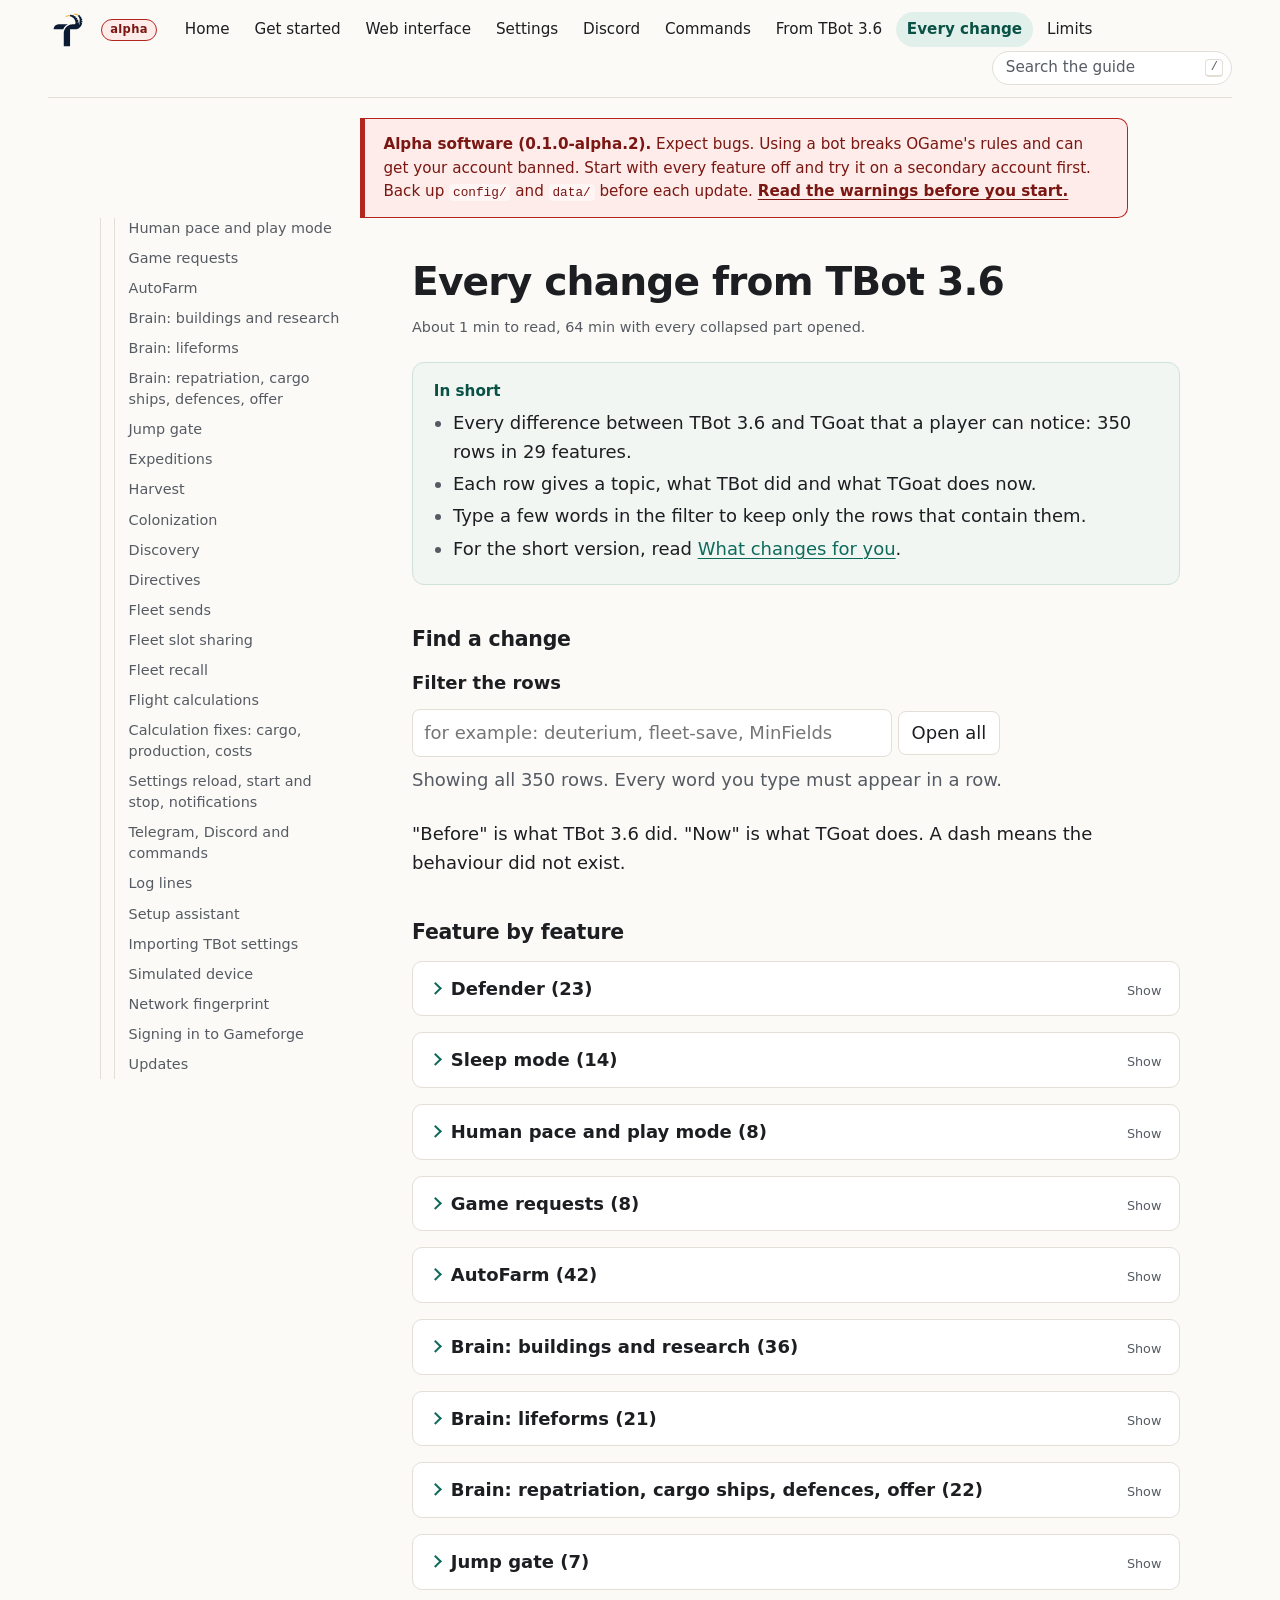
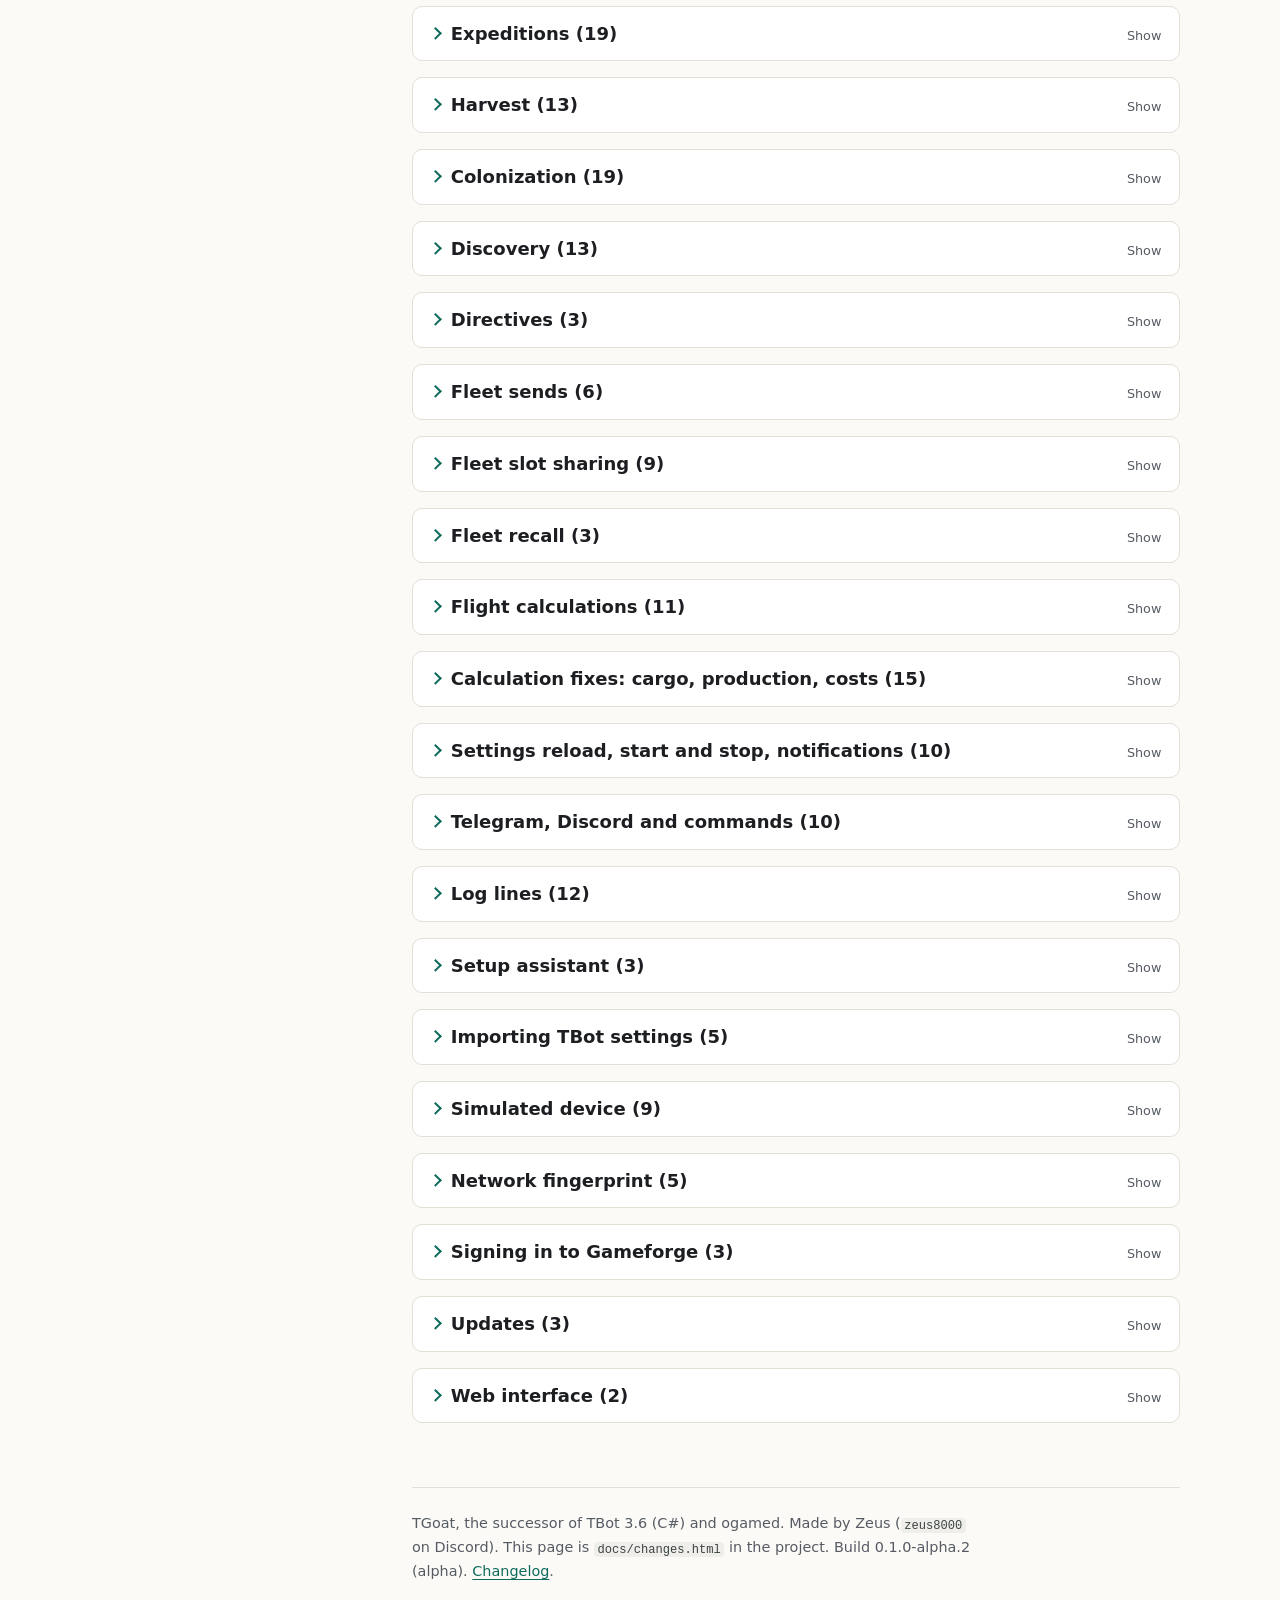
==== commit c72411fe: "TGoat 0.1.0-alpha.2: guide, changelog, Docker image and compose" ====
--- a/docs/changes.html
+++ b/docs/changes.html
@@ -32,7 +32,7 @@
     </ul>
   </nav>
   <aside class="alpha-banner" role="note" aria-label="Alpha warning">
-    <p><strong>Alpha software (0.1.0-alpha.1).</strong> Expect bugs. Using a bot breaks OGame's rules and can get your account banned. Start with every feature off and try it on a secondary account first. Back up <code>config/</code> and <code>data/</code> before each update. <a href="start.html#alpha">Read the warnings before you start.</a></p>
+    <p><strong>Alpha software (0.1.0-alpha.2).</strong> Expect bugs. Using a bot breaks OGame's rules and can get your account banned. Start with every feature off and try it on a secondary account first. Back up <code>config/</code> and <code>data/</code> before each update. <a href="start.html#alpha">Read the warnings before you start.</a></p>
   </aside>
 </div>
 
@@ -84,7 +84,7 @@
 <h2 id="every">Every change from TBot 3.6</h2>
 <aside class="in-short" aria-label="In short">
 <ul>
-  <li>Every difference between TBot 3.6 and TGoat that a player can notice: 347 rows in 28 features.</li>
+  <li>Every difference between TBot 3.6 and TGoat that a player can notice: 350 rows in 29 features.</li>
   <li>Each row gives a topic, what TBot did and what TGoat does now.</li>
   <li>Type a few words in the filter to keep only the rows that contain them.</li>
   <li>For the short version, read <a href="from-tbot.html">What changes for you</a>.</li>
@@ -96,25 +96,26 @@
   <label for="change-filter-input" style="display:block;font-weight:600;margin-bottom:.35rem">Filter the rows</label>
   <input id="change-filter-input" type="search" autocomplete="off" spellcheck="false" placeholder="for example: deuterium, fleet-save, MinFields" aria-describedby="change-filter-status" style="box-sizing:border-box;width:100%;max-width:30rem;font:inherit;padding:.5rem .7rem;border:1px solid var(--border);border-radius:8px;background:var(--surface);color:var(--text)">
   <button type="button" id="change-filter-all" style="font:inherit;margin:.5rem 0 0;padding:.4rem .8rem;border:1px solid var(--border);border-radius:8px;background:var(--surface);color:var(--text);cursor:pointer">Open all</button>
-  <p id="change-filter-status" aria-live="polite" style="margin:.5rem 0 0;color:var(--muted)">Showing all 347 rows. Every word you type must appear in a row.</p>
+  <p id="change-filter-status" aria-live="polite" style="margin:.5rem 0 0;color:var(--muted)">Showing all 350 rows. Every word you type must appear in a row.</p>
 </div>
 <p>"Before" is what TBot 3.6 did. "Now" is what TGoat does. A dash means the behaviour did not exist.</p>
 
 <h3 id="feature-by-feature">Feature by feature</h3>
 <details class="feature" id="fbf-defender">
-<summary id="defender">Defender (22)</summary>
+<summary id="defender">Defender (23)</summary>
 <div class="table-wrap" role="region" aria-label="Defender, before and now" tabindex="0">
 <table class="bn">
   <caption class="sr-only">Defender: TBot 3.6 compared with TGoat</caption>
   <thead><tr><th scope="col">Topic</th><th scope="col">Before: TBot 3.6</th><th scope="col">Now: TGoat</th></tr></thead>
   <tbody>
     <tr><th scope="row">During sleep</th><td>Stopped all night: a night attack was neither seen nor countered.</td><td>By default it watches on alert (<code>Defender.NightWatch</code>): no request to the game while no message comes. Each new message (a spy report, but also your fleets' reports or a private message) brings a check 1 to 3 min later and, if it saw no attack, one more 8 to 15 min after the message (<code>Defender.NightWatchFollowUp</code>); each check marks the current planet active. An attack sent without a fresh espionage report, or after these checks, is not seen. Every 20 to 40 min TGoat checks that the channel still works, without loading a game page. If the channel fails, you get a warning and it checks every 4 to 8 min until the wake-up, as with <code>Always</code>. <code>Never</code> starts no new check. It fleet-saves if <code>Defender.Autofleet.Active</code> is on, and neither spies on nor writes to the attacker.</td></tr>
-    <tr><th scope="row">Manual mode</th><td>Stopped.</td><td>It only alerts: nothing is sent or built, anti-ballistic missiles included.</td></tr>
+    <tr><th scope="row">Manual mode</th><td>Stopped.</td><td>It only alerts a new attack: nothing is sent or built against it, anti-ballistic missiles included. A fleet-save planned before still leaves at its time.</td></tr>
     <tr><th scope="row">Settings reload, exclusive command</th><td>Stopped or suspended it: no watch while features restarted or the command ran.</td><td>No longer stop it: it reads its settings again at the next check.</td></tr>
     <tr><th scope="row">After a panic</th><td>Resumed after 5 to 10 min.</td><td>Resumes after 30 to 60 s.</td></tr>
     <tr><th scope="row">On wake-up</th><td>Waited for its next check.</td><td>Checks at once.</td></tr>
     <tr><th scope="row">Default interval</th><td>1 to 22 min: about 30% of attacks with a 10-minute flight were seen too late.</td><td>1 to 5 min. A value written in the settings file is kept; a file still at TBot's 22 takes 5 at import, unless its minimum is 5 or more.</td></tr>
-    <tr><th scope="row">Order of actions</th><td>Synchronous notification (up to 60 s with two channels), then spying and the message, then the fleet-save.</td><td>Spying, the fleet-save, then the message. The notification is sent in the background.</td></tr>
+    <tr><th scope="row">Order of actions</th><td>Synchronous notification (up to 60 s with two channels), then spying and the message, then the fleet-save.</td><td>Spying, then, with <code>Defender.Autofleet.Departure</code> Now (the default), the fleet-save and the message; with Delayed or LastMoment, the message at once and the fleet-save later. The notification is sent in the background.</td></tr>
+    <tr><th scope="row">Fleet-save: speed, destination, recall</th><td>Full speed, the cheapest destination first, even one of your moons under attack; the moon or planet at the same position only as the last resort, with all the deuterium; recalled at half the flight, so its return could be predicted from a phalanx.</td><td>Never one of your planets or moons that a hostile fleet targets (a warning if none is left); the last resort leaves <code>DeutToLeave</code> behind. Five options: departure at the last moment (<code>Departure</code>), the cheapest speed (<code>Speed</code>), the moon or planet first when no hostile fleet targets it (<code>SwitchFirst</code>), a fixed destination (<code>Target</code>, <code>TargetMission</code>). The recall moment is drawn at random so the fleet lands back only after the hostile arrivals known on its planet or moon, plus the safety margin; a warning when no moment is safe.</td></tr>
     <tr><th scope="row">Alarm (<code>Defender.Alarm.Active</code>) and "ENEMY ACTIVITY!!!"</th><td>On every check while the attack lasted.</td><td>Once per new attack.</td></tr>
     <tr><th scope="row">Attack composition</th><td>From cached research.</td><td>From the report.</td></tr>
     <tr><th scope="row">Fleet-save settings</th><td>The sleep mode's (<code>SleepMode.AutoFleetSave</code>).</td><td>Its own: <code>Defender.Autofleet.DeutToLeave</code>, <code>Recall</code> and <code>DefaultMission</code>.</td></tr>
@@ -122,7 +123,7 @@
     <tr><th scope="row">All fleet slots in use</th><td>The fleet-save failed ("no fleet slot") and the fleet stayed exposed: nothing was freed.</td><td>Each planned fleet-save gets a slot reserved until impact. The Defender waits for a fleet that is back before then. Otherwise it recalls the bot fleet (AutoFarm, harvest, expedition, discovery) that would be back soonest. Otherwise it warns the player at once to free a slot.</td></tr>
     <tr><th scope="row">Celestial with no ship when the fleet-save is due</th><td>"Nothing to save": the attack was closed for an hour; a fleet that landed there before the impact stayed exposed.</td><td>The ships are read once more shortly before the impact (<code>Defender.Autofleet.DelayedFleetSave.SafetySeconds</code> before it, or 2 min); a fleet that landed meanwhile is saved.</td></tr>
     <tr><th scope="row">Reads of the attacked celestial</th><td>Its ships were read again at every check, for each attack, until the impact, even when nothing used them.</td><td>Read only when an option uses them (weak attack, little at stake, spying back, fleet-save), at most once per check: two waves on one planet, one read. Each read marks the planet active, and the attacker may be watching it. At night, a check that finds no attack is a single request.</td></tr>
-    <tr><th scope="row">Computer clock ahead of the server</th><td>The fleet-save was timed with the computer's clock: it left too early, and a clock ahead by more than the time left gave it up, leaving the fleet exposed.</td><td>Timed with the game's arrival time and the server's clock. If the arrival time cannot be read, the fleet leaves at once, you get a notice, and it leaves again each time it comes back while the attack is listed.</td></tr>
+    <tr><th scope="row">Computer clock ahead of the server</th><td>The fleet-save was timed with the computer's clock: it left too early, and a clock ahead by more than the time left gave it up, leaving the fleet exposed.</td><td>Timed with the game's arrival time and the server's clock. If the arrival time cannot be read, the fleet leaves at once, you get a notice, and it leaves again each time it comes back while the attack is listed. If the server time cannot be read, nothing is timed on the computer's clock: the fleet leaves at once, for at least an hour.</td></tr>
     <tr><th scope="row">Watch stops and resumes</th><td>Stop on request, turned off, end of session: one Debug line, invisible to the player.</td><td>One Information line at each stop, with its reason, and at each resume. The Defender itself says when sleep and manual mode begin and end, with its pace.</td></tr>
     <tr><th scope="row">Event list unreadable (lost session, game unreachable)</th><td>One warning, then Debug: hours of blind watch went unnoticed. A retry every 5 to 15 s all night.</td><td>A warning on the first failure, then every 15 min while it lasts, with how long, and when it sees again (Telegram too). Retries every 5 to 15 s for 3 min, then less and less often, down to the normal pace.</td></tr>
     <tr><th scope="row">Missile attack</th><td>Marked handled before the anti-ballistic missiles were ordered: a failure (busy shipyard, resources) was never retried. Silo capacity wrong (3 places at level 3, not 30).</td><td>Alerted once. Handled once the order is accepted, or when nothing more can be built (silo full of anti-ballistic missiles, below level 2); otherwise retried at the next check. An order that came back with an error is checked before any other: never two orders against the same strike. Silo capacity correct.</td></tr>
@@ -169,7 +170,7 @@
 </div>
 </details>
 <details class="feature" id="fbf-human-pace">
-<summary>Human pace and play mode (7)</summary>
+<summary>Human pace and play mode (8)</summary>
 <div class="table-wrap" role="region" aria-label="Human pace and play mode, before and now" tabindex="0">
 <table class="bn">
   <caption class="sr-only">Human pace and play mode: TBot 3.6 compared with TGoat</caption>
@@ -182,6 +183,7 @@
     <tr><th scope="row">Expeditions and Discovery</th><td>Each return re-sent within seconds or minutes.</td><td>Waves: enough free slots, or the first free one waiting 20 to 60 min.</td></tr>
     <tr><th scope="row">Breaks</th><td>—</td><td>Optional, see <a href="#sleep">Sleep mode</a>.</td></tr>
     <tr><th scope="row">Play mode</th><td>One imposed human rhythm.</td><td>A switch: Human (default, the same rhythm), Rage (every delay kept only for discretion dropped, no breaks) or Custom (the <code>Pace.*</code> settings one by one). See <a href="interface.html#ui-mode">Play mode</a>.</td></tr>
+    <tr><th scope="row">You play in the game yourself</th><td>The bot played on beside you; only manual mode, through its own proxy, paused it.</td><td>When you start, cancel or speed up something in a queue that TGoat did not order in the 30 s before, the game's channel says so, without any request: the features that build or send fleets wait until you have done nothing for 10 min (<code>General.YieldWhenYouPlay</code>, on by default), then start again one by one. The Defender keeps watching and still answers an attack. See <a href="interface.html#ui-you-play">While you play</a>.</td></tr>
   </tbody>
 </table>
 </div>
@@ -207,7 +209,7 @@
 <p>AutoFarm needs far fewer requests too: one per probe through the galaxy view (a 30-probe pass: 309 requests → 40), one per inbox page to delete read reports (15 reports: 47 requests → 19), and every page of espionage messages is read. See <a href="#autofarm">AutoFarm</a>.</p>
 </details>
 <details class="feature" id="fbf-autofarm">
-<summary id="autofarm">AutoFarm (44)</summary>
+<summary id="autofarm">AutoFarm (42)</summary>
 <div class="table-wrap" role="region" aria-label="AutoFarm, before and now" tabindex="0">
 <table class="bn">
   <caption class="sr-only">AutoFarm: TBot 3.6 compared with TGoat</caption>
@@ -225,18 +227,16 @@
     <tr><th scope="row">Position exclusions (<code>AutoFarm.Exclude</code>)</th><td>Excluded the whole system.</td><td>Excludes the position; position 0 excludes the system.</td></tr>
     <tr><th scope="row">Moon reports with <code>AutoFarm.ProcessAllReports</code></th><td>Always "target gone".</td><td>Read normally.</td></tr>
     <tr class="sub"><th colspan="3" scope="colgroup">Espionage</th></tr>
-    <tr><th scope="row">Probes for the first espionage</th><td><code>NumProbes</code> (52) per target.</td><td>The fewest that show research, from the espionage gap: 7 at equal level, 3 two levels ahead, 11 two levels behind; capped by <code>NumProbes</code> (20).</td></tr>
-    <tr><th scope="row">Incomplete report</th><td>3× then 9× <code>NumProbes</code> (156, then 468 probes).</td><td>Recomputed from the hidden sections (for example 7, 16, 23), at most three espionages.</td></tr>
-    <tr><th scope="row">Target's espionage level</th><td>Ignored.</td><td>Read or deduced from reports, kept, and shared across the same player's celestials.</td></tr>
-    <tr><th scope="row">Too many probes needed</th><td>—</td><td>Skipped without sending (<code>probes_above_limit</code>).</td></tr>
+    <tr><th scope="row">Probes for the first espionage</th><td><code>NumProbes</code> (52) per target.</td><td>The probe count of your game options, sent with the galaxy view's spy button, like a player. <code>NumProbes</code> is removed.</td></tr>
+    <tr><th scope="row">Incomplete report</th><td>3× then 9× <code>NumProbes</code> (156, then 468 probes).</td><td>Research hidden on a target with units (solar satellites and crawlers count), or fleet or defences hidden: one second espionage from the fleet page with 3× your count, or every probe at home if fewer, never built for it. Still hidden, or no more probes at home than your count: the target waits for its report to expire (<code>research_hidden</code>, <code>probes_exhausted</code>, <code>no_extra_probes</code>). No units: attacked without the research.</td></tr>
     <tr><th scope="row">Technology at level 0 in a report</th><td>Read as hidden: useless re-probing.</td><td>Read as level 0 when research is visible.</td></tr>
     <tr><th scope="row">Probe sent just before a stop</th><td>A second probe at the next pass.</td><td>Target marked before the dispatch; fleet and report attached.</td></tr>
     <tr><th scope="row">Target that triggered probe building</th><td>Never spied.</td><td>Spied.</td></tr>
     <tr><th scope="row">Probe report after a restart or a long pause</th><td>The target was probed a second time and its report stayed in the inbox.</td><td>Reports that arrived are read first; only a target with no report is probed again.</td></tr>
-    <tr><th scope="row">Reading espionage reports</th><td>Waited for the last probe to return, without limit.</td><td>Waits for its arrival (the report is written on arrival), 5 min at most.</td></tr>
+    <tr><th scope="row">Reading espionage reports</th><td>Waited for the last probe to return, without limit.</td><td>Waits for its arrival (the report is written on arrival), 5 min at most. With the game's channel listening, the reports are read a few seconds after the game announces the new message, not at the computed time.</td></tr>
     <tr><th scope="row">Espionage report pages</th><td>Only the first page was read, because the game ignores the page field TBot sends.</td><td>Every page up to the first known report; if the game ignores the page number, the reading stops and the log says so.</td></tr>
-    <tr><th scope="row">How probes are sent</th><td>Fleet page for each target: about ten requests.</td><td>The galaxy view's spy button, like a player: one request per target. Same checks first (fuel and reserve, sleep, attack guard, slots). A refusal sends that target through the fleet page. On a simulated game, a 30-probe pass goes from 309 requests to 40.</td></tr>
-    <tr><th scope="row">Deleting read reports</th><td>One report at a time, after an inbox read for a token: two requests per report.</td><td>The read reports of a page go in one request, with the token of the page just read, like a player who ticks them and deletes them. A pass that clears 15 reports: 47 requests → 19. If that fails, they are deleted one by one, and the log says so once. Reports it did not use, and those kept for a manual attack (<code>AutoFarm.KeepReportsWithDefense</code>), stay in your inbox.</td></tr>
+    <tr><th scope="row">How probes are sent</th><td>Fleet page for each target: about ten requests.</td><td>The galaxy view's spy button, like a player: one request per target. Same checks first (fuel and reserve, sleep, attack guard, slots). A refusal sends that target through the fleet page, and so does a second espionage, which needs another count. On a simulated game, a 30-probe pass goes from 309 requests to 40.</td></tr>
+    <tr><th scope="row">Deleting read reports</th><td>One report at a time, after an inbox read for a token: two requests per report.</td><td>The read reports of a page go in one request, with the token of the page just read, like a player who ticks them and deletes them. A pass that clears 15 reports: 47 requests → 19. If that fails, they are deleted one by one, and the log says so once. Reports it did not use, and those kept for a manual attack (<code>AutoFarm.KeepReportsWithDefense</code>), stay in your inbox. With <code>AutoFarm.DeleteReports</code> off, none is deleted, and the reading stops at the first report already handled or expired.</td></tr>
     <tr class="sub"><th colspan="3" scope="colgroup">Is the attack worth it</th></tr>
     <tr><th scope="row">Solar satellites and crawlers on the target</th><td>Ignored: cargo ships sent alone, a draw, no loot.</td><td>Simulated like any combat unit. A target guarded only by them gets the extra cargo ships, already at the origin, needed to win: they cannot destroy a cargo ship.</td></tr>
     <tr><th scope="row">Target with ships or defences (classic path)</th><td>Escorts in fixed ratios, victory never checked.</td><td>Sent only if the fleet wins every simulation without loss (otherwise <code>classic_fleet_not_safe</code>). Defender technologies, class and lifeform bonuses must be in the report.</td></tr>
@@ -278,7 +278,7 @@
 <p><strong>Splitting big raids</strong> (off by default). With <code>AutoFarm.SplitAcrossOrigins.Active</code>, a target with no defence or fleet, whose loot no single origin can carry, is raided from up to <code>AutoFarm.SplitAcrossOrigins.MaxOrigins</code> origins, one slot each, each with at least <code>AutoFarm.MinCargosToSend</code> cargo ships. No effect with the combat planner on.</p>
 </details>
 <details class="feature" id="fbf-brain-buildings-and-research">
-<summary id="brain">Brain: buildings and research (35)</summary>
+<summary id="brain">Brain: buildings and research (36)</summary>
 <div class="table-wrap" role="region" aria-label="Brain: buildings and research, before and now" tabindex="0">
 <table class="bn">
   <caption class="sr-only">Brain: buildings and research: TBot 3.6 compared with TGoat</caption>
@@ -289,6 +289,7 @@
     <tr><th scope="row">Storage without supply flights</th><td>Sized for 6 h of production: the planet ended up stuck for good (metal 14 at speed 1).</td><td>The storage the build does not fit in (over 90% of its capacity) is raised first. Default caps 20/20/20 instead of 13/12/11, now upper bounds only.</td></tr>
     <tr><th scope="row">Energy source</th><td>Fixed order: solar plant, fusion, then satellites.</td><td>The cheapest per unit: a solar plant level, satellites (price × <code>SatelliteRiskFactor</code>, 2) or fusion (with 30 days of deuterium). The <code>Max*</code> levels are caps; <code>MaxSolarSatellites</code> caps satellites (0: no cap).</td></tr>
     <tr><th scope="row">Energy before the mine</th><td>Built once energy was negative, with the mines running slow meanwhile.</td><td>Built before the mine when the shortfall would cost more than the mine brings meanwhile. Builds in progress count: while a mine is being built, its energy counts once, and the energy bought is for the next mine.</td></tr>
+    <tr><th scope="row">Build finished early (sped up in the browser)</th><td>The queue waited for the build's planned end.</td><td>The game announces the end on its channel: the Brain reads that celestial's queues again and picks the next build after a usual reaction (about 3 min), without any request before.</td></tr>
     <tr><th scope="row">Crawlers</th><td>Hundreds at once, energy ignored: a planet at about 22% production.</td><td>50 energy each, counted in their payback. In batches the stock pays (8 at least), the batch's energy first.</td></tr>
     <tr><th scope="row">Facilities</th><td>Any facility cheaper than the next mine, the dock first.</td><td>By use: shipyard at the level its builds need (crawlers once they pay back within the longest payback accepted, AutoCargo, the defences the AutoDefence budget buys), one level when it costs less than the next mine; robotics up to 10, nanites when a queue is the bottleneck, a lab only with AutoResearch on (research planet, or a colony that counts in the network). A new colony builds its mines first. Without supply flights, never a facility the planet cannot pay (deuterium it does not produce). Dock and phalanx 0 by default.</td></tr>
     <tr><th scope="row">Jump gate</th><td>Built on every moon.</td><td>Only on the jump gate target, or with at least two moons.</td></tr>
@@ -431,7 +432,7 @@
     <tr><th scope="row">Origin out of deuterium</th><td>A warning on every pass.</td><td>An information line. For a moon, it says that only repatriation refills it.</td></tr>
     <tr><th scope="row">Destination (<code>SplitExpeditionsBetweenSystems</code>, off by default)</th><td>A random system, memory reset every pass, galaxy edge crossed.</td><td>The least visited system (in flight and over 24 h), never beyond <code>Range</code>, yours on a tie.</td></tr>
     <tr><th scope="row">Results</th><td>Nothing measured; a lost fleet went unnoticed.</td><td>Each expedition is judged on its return (found, lost, net), with a daily total in the log; a lost fleet is notified. A fleet is called lost for certain only if neither a recall nor an unseen early return can explain its absence; otherwise the message says "lost, or returned early". An early return seen on its way home counts as a return, not a recall. In memory only, no extra request.</td></tr>
-    <tr><th scope="row">Expedition and exploration results</th><td>Never read: no gains, no losses, no artifacts.</td><td>Read from the game's messages: only the messages not seen yet, usually one page, nothing deleted, 7 days kept. The Expedition report gives the last 24 h and 7 days (resources, dark matter, ships found, fleets lost); the Discovery report gives the last 24 h (explorations, artifacts, ships lost, lifeforms found).</td></tr>
+    <tr><th scope="row">Expedition and exploration results</th><td>Never read: no gains, no losses, no artifacts.</td><td>Read from the game's messages: only the messages not seen yet, usually one page, nothing deleted (opening the tab marks them read), 7 days kept. The Expedition report gives the last 24 h and 7 days (resources, dark matter, ships found, fleets lost); the Discovery report gives the last 24 h (explorations, artifacts, ships lost, lifeforms found).</td></tr>
     <tr><th scope="row">Ships for expeditions (<code>Expeditions.BuildFleet</code>)</th><td>TBot never built combat ships or pathfinders for expeditions.</td><td>TGoat proposes (Suggest, the default) what is missing, with its cost, value per day, payback and risk. For a Discoverer, one pathfinder per slot served at each origin, valued by the find model alone. For any class, more of the main ship, only with every slot in use and once 7 days and 20 results show finds cut by a full hold (measured, or by the find model fitted to those finds), and only the ships that each pay back within <code>Expeditions.BuildFleetMaxPaybackDays</code> (10 days). An order waits for 20 results flown with the new hold before the next, and accepting never builds more than you accepted. The proposal says which figures are measured and which come from the find model. Ships are paid from the origin's surplus, never from what the Brain keeps for builds ranked before cargo ships; Automatic places one order per check.</td></tr>
   </tbody>
 </table>
@@ -668,7 +669,7 @@
     <tr><th scope="row">Deploy and Switch</th><td>Announced success even when it failed.</td><td>Report the real result.</td></tr>
     <tr><th scope="row"><code>/build</code></th><td>Did not work for defences.</td><td>Works for defences.</td></tr>
     <tr><th scope="row"><code>/wakeup</code> on an awake instance, <code>/cancelghostsleep</code> with nothing to cancel</th><td>An error.</td><td>A plain answer.</td></tr>
-    <tr><th scope="row"><code>/ping</code></th><td>No version.</td><td>Answers "Pong, TGoat 0.1.0-alpha.1". The regular sign of life also gives the version.</td></tr>
+    <tr><th scope="row"><code>/ping</code></th><td>No version.</td><td>Answers "Pong, TGoat 0.1.0-alpha.2". The regular sign of life also gives the version.</td></tr>
     <tr><th scope="row">Discord webhook (<code>DiscordWebhook.Active</code>)</th><td>—</td><td>Posts as "TGoat" unless you set <code>DiscordWebhook.Username</code>.</td></tr>
     <tr><th scope="row">Discord bot</th><td>None.</td><td>Every Telegram command. See <a href="discord.html#discord">Discord bot</a>.</td></tr>
   </tbody>
@@ -677,7 +678,7 @@
 <p>How notifications are sent, named and limited: see <a href="#fbf-settings-reload-and-notifications">Settings reload, start and stop, notifications</a>.</p>
 </details>
 <details class="feature" id="fbf-log-lines">
-<summary>Log lines (8)</summary>
+<summary>Log lines (12)</summary>
 <div class="table-wrap" role="region" aria-label="Log lines, before and now" tabindex="0">
 <table class="bn">
   <caption class="sr-only">Log lines: TBot 3.6 compared with TGoat</caption>
@@ -804,10 +805,23 @@
 </div>
 <p>How it works and how to roll back by hand: <a href="start.html#updates">Updates</a>.</p>
 </details>
+<details class="feature" id="fbf-webui">
+<summary>Web interface (2)</summary>
+<div class="table-wrap" role="region" aria-label="Web interface, before and now" tabindex="0">
+<table class="bn">
+  <caption class="sr-only">Web interface: TBot 3.6 compared with TGoat</caption>
+  <thead><tr><th scope="col">Topic</th><th scope="col">Before: TBot 3.6</th><th scope="col">Now: TGoat</th></tr></thead>
+  <tbody>
+    <tr><th scope="row">Sign-in</th><td>None: whoever reached the port controlled the accounts.</td><td>A password (and optionally an authenticator app or passkeys, or a passkey alone with <code>WebUI.PasskeyAlone</code>) as soon as another computer can reach the interface or the game proxy (<code>WebUI.SignIn</code> Auto), set with <code>tgoat webui password</code>; never a default password. See <a href="start.html#webui-signin">Sign-in to the web interface</a>.</td></tr>
+    <tr><th scope="row">Docker</th><td>—</td><td>An image, <code>ghcr.io/ronnie32/tgoat</code> (amd64 and arm64), built from the signed release archives, with a <code>docker-compose.yml</code> to copy and an optional Caddy service for HTTPS on your domain. In it, the interface always asks for a password, and new versions are announced, never installed. See <a href="start.html#docker">Run TGoat in Docker</a>.</td></tr>
+  </tbody>
+</table>
+</div>
+</details>
 </section>
 
 <footer>
-  <p>TGoat, the successor of TBot 3.6 (C#) and ogamed. Made by Zeus (<code>zeus8000</code> on Discord). This page is <code>docs/changes.html</code> in the project. Build 0.1.0-alpha.1 (alpha). <a href="https://github.com/ronnie32/tgoat/blob/main/CHANGELOG.md">Changelog</a>.</p>
+  <p>TGoat, the successor of TBot 3.6 (C#) and ogamed. Made by Zeus (<code>zeus8000</code> on Discord). This page is <code>docs/changes.html</code> in the project. Build 0.1.0-alpha.2 (alpha). <a href="https://github.com/ronnie32/tgoat/blob/main/CHANGELOG.md">Changelog</a>.</p>
 </footer>
 
 </main>
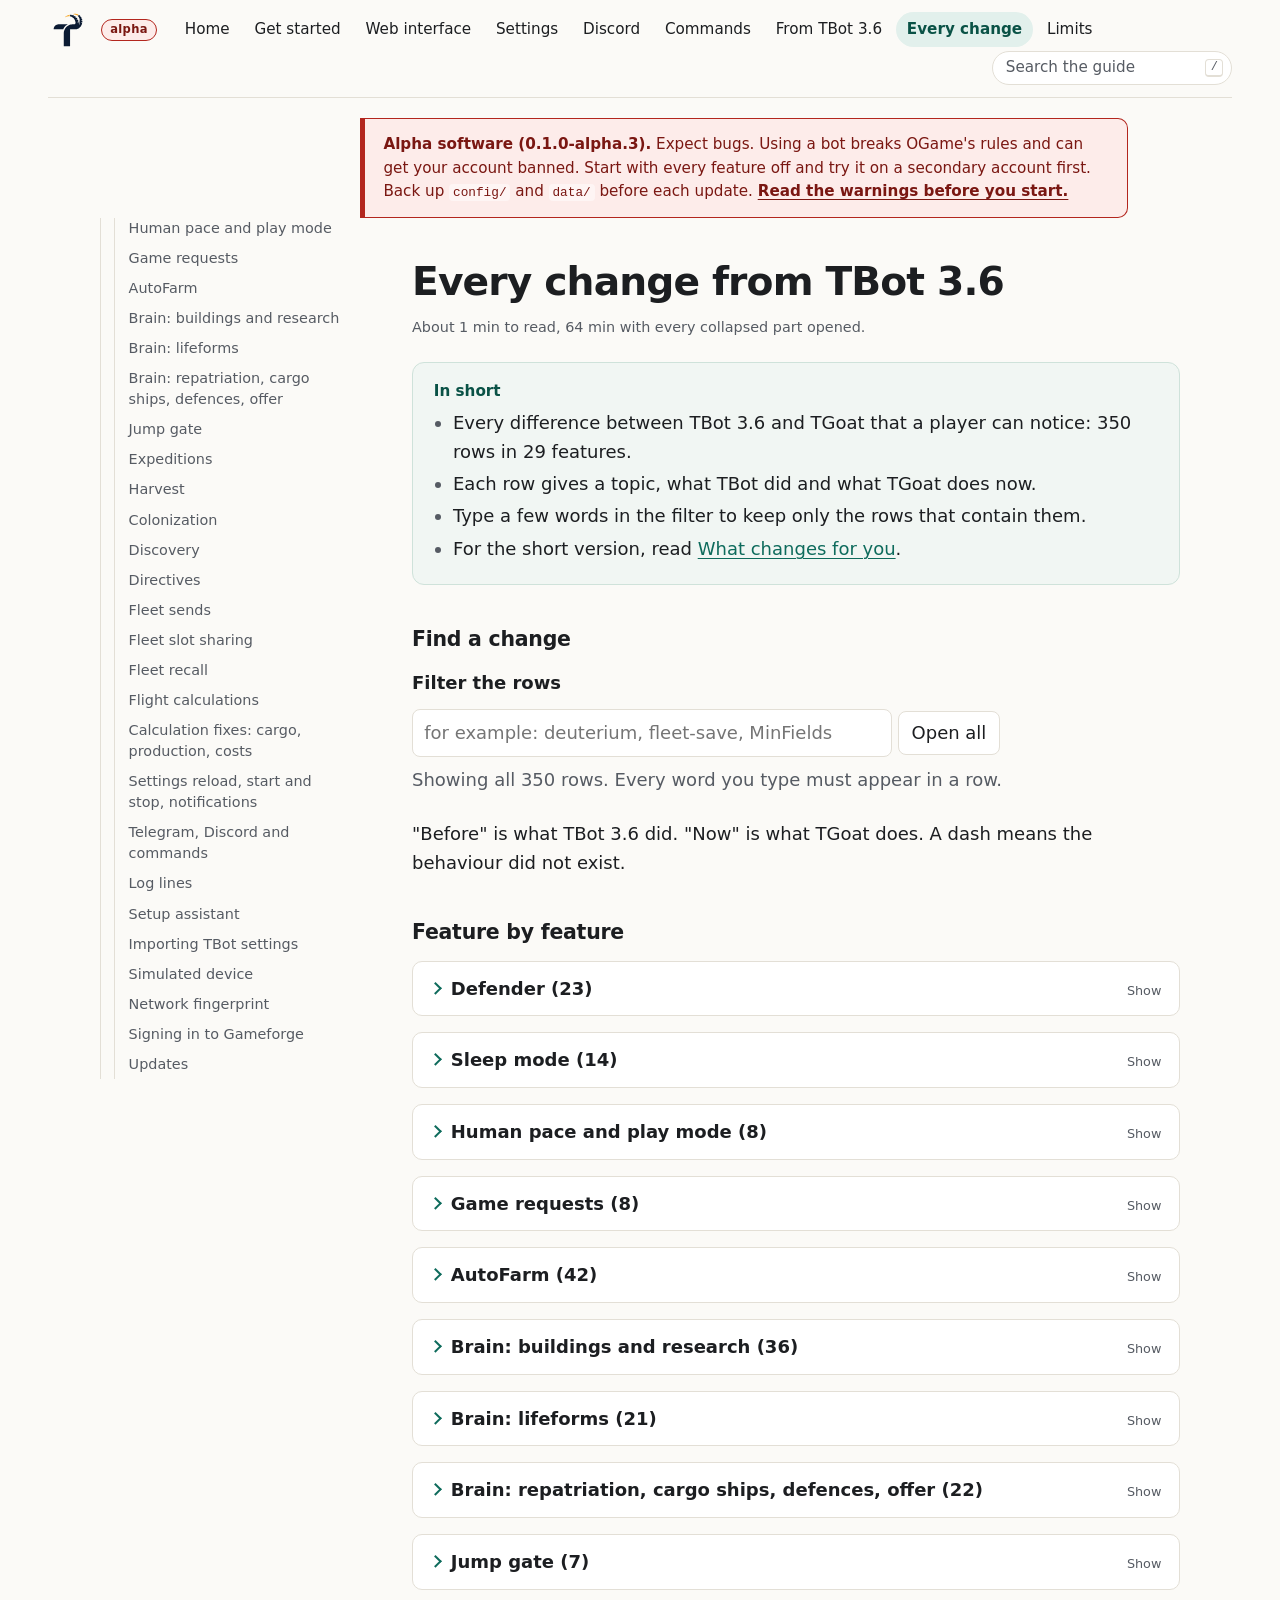
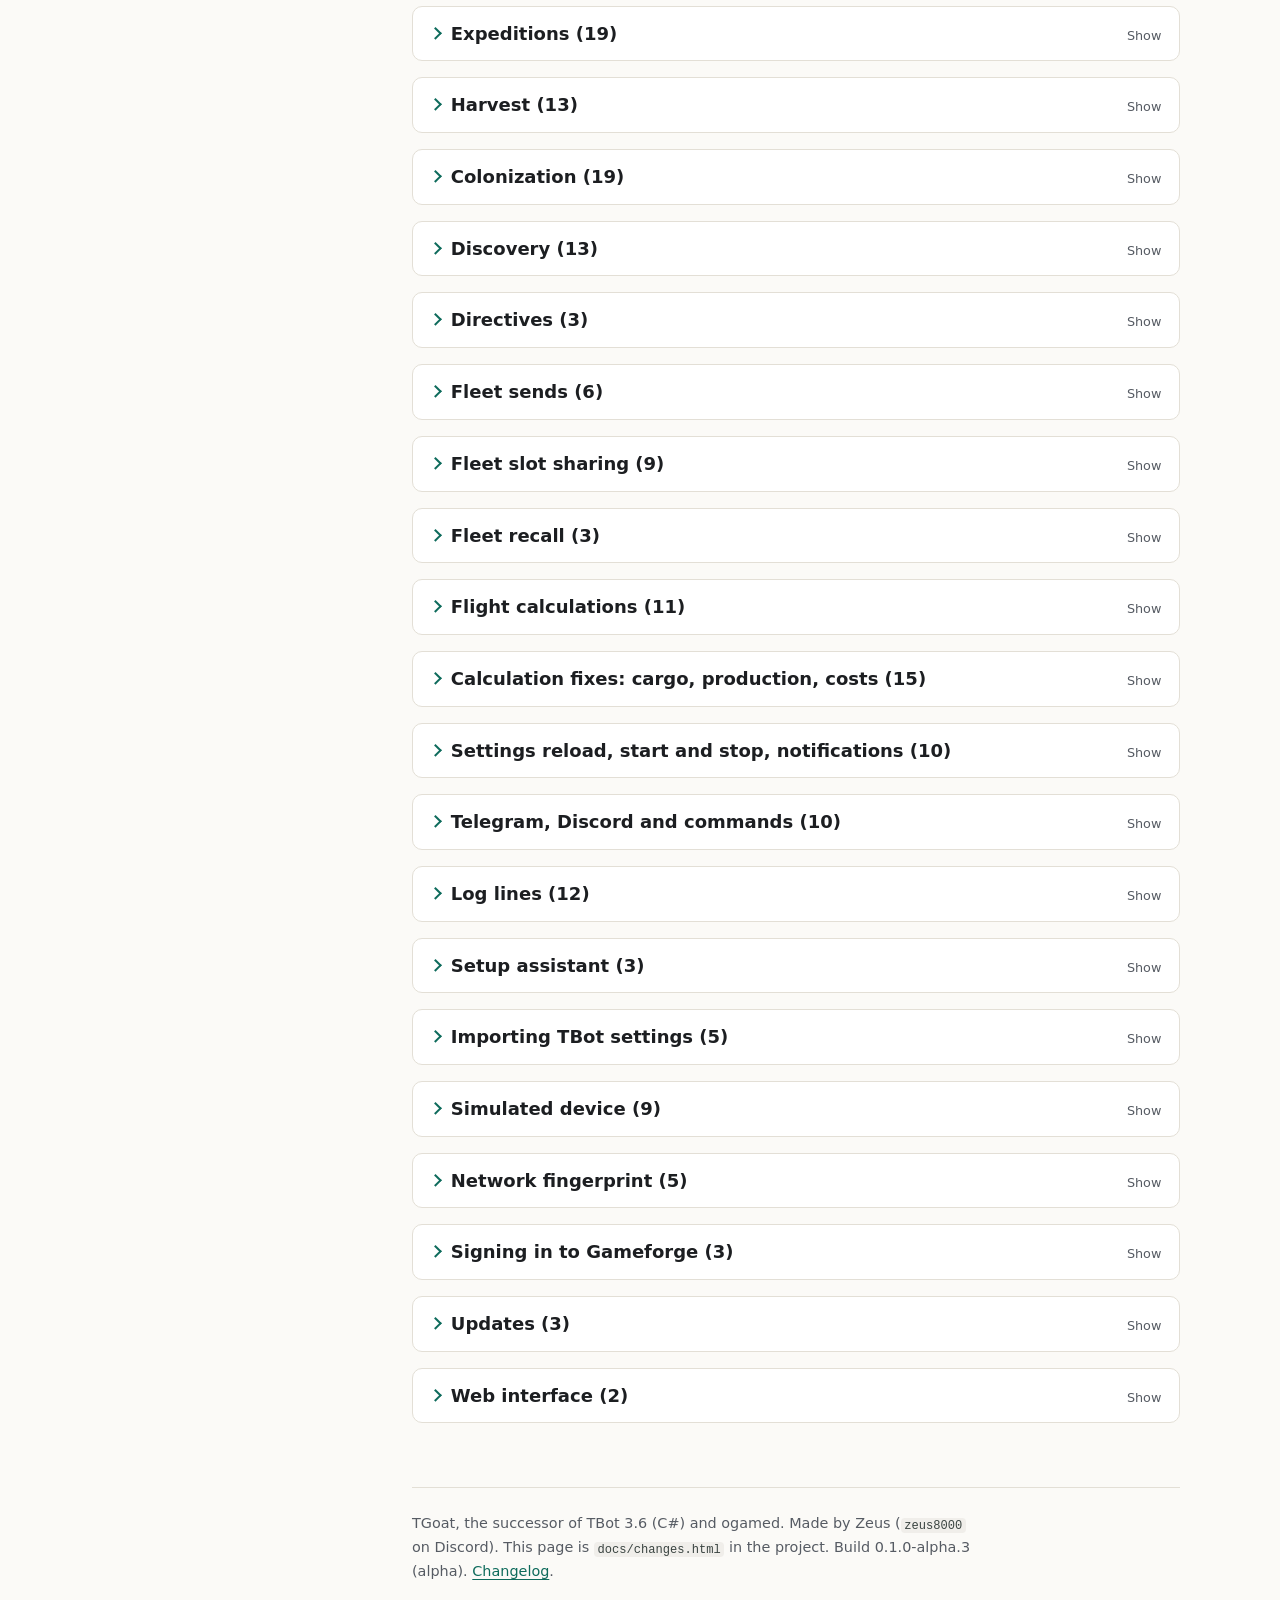
==== commit 5e31c26a: "TGoat 0.1.0-alpha.3: discoveries without a daily limit" ====
--- a/docs/changes.html
+++ b/docs/changes.html
@@ -32,7 +32,7 @@
     </ul>
   </nav>
   <aside class="alpha-banner" role="note" aria-label="Alpha warning">
-    <p><strong>Alpha software (0.1.0-alpha.2).</strong> Expect bugs. Using a bot breaks OGame's rules and can get your account banned. Start with every feature off and try it on a secondary account first. Back up <code>config/</code> and <code>data/</code> before each update. <a href="start.html#alpha">Read the warnings before you start.</a></p>
+    <p><strong>Alpha software (0.1.0-alpha.3).</strong> Expect bugs. Using a bot breaks OGame's rules and can get your account banned. Start with every feature off and try it on a secondary account first. Back up <code>config/</code> and <code>data/</code> before each update. <a href="start.html#alpha">Read the warnings before you start.</a></p>
   </aside>
 </div>
 
@@ -669,7 +669,7 @@
     <tr><th scope="row">Deploy and Switch</th><td>Announced success even when it failed.</td><td>Report the real result.</td></tr>
     <tr><th scope="row"><code>/build</code></th><td>Did not work for defences.</td><td>Works for defences.</td></tr>
     <tr><th scope="row"><code>/wakeup</code> on an awake instance, <code>/cancelghostsleep</code> with nothing to cancel</th><td>An error.</td><td>A plain answer.</td></tr>
-    <tr><th scope="row"><code>/ping</code></th><td>No version.</td><td>Answers "Pong, TGoat 0.1.0-alpha.2". The regular sign of life also gives the version.</td></tr>
+    <tr><th scope="row"><code>/ping</code></th><td>No version.</td><td>Answers "Pong, TGoat 0.1.0-alpha.3". The regular sign of life also gives the version.</td></tr>
     <tr><th scope="row">Discord webhook (<code>DiscordWebhook.Active</code>)</th><td>—</td><td>Posts as "TGoat" unless you set <code>DiscordWebhook.Username</code>.</td></tr>
     <tr><th scope="row">Discord bot</th><td>None.</td><td>Every Telegram command. See <a href="discord.html#discord">Discord bot</a>.</td></tr>
   </tbody>
@@ -821,7 +821,7 @@
 </section>
 
 <footer>
-  <p>TGoat, the successor of TBot 3.6 (C#) and ogamed. Made by Zeus (<code>zeus8000</code> on Discord). This page is <code>docs/changes.html</code> in the project. Build 0.1.0-alpha.2 (alpha). <a href="https://github.com/ronnie32/tgoat/blob/main/CHANGELOG.md">Changelog</a>.</p>
+  <p>TGoat, the successor of TBot 3.6 (C#) and ogamed. Made by Zeus (<code>zeus8000</code> on Discord). This page is <code>docs/changes.html</code> in the project. Build 0.1.0-alpha.3 (alpha). <a href="https://github.com/ronnie32/tgoat/blob/main/CHANGELOG.md">Changelog</a>.</p>
 </footer>
 
 </main>
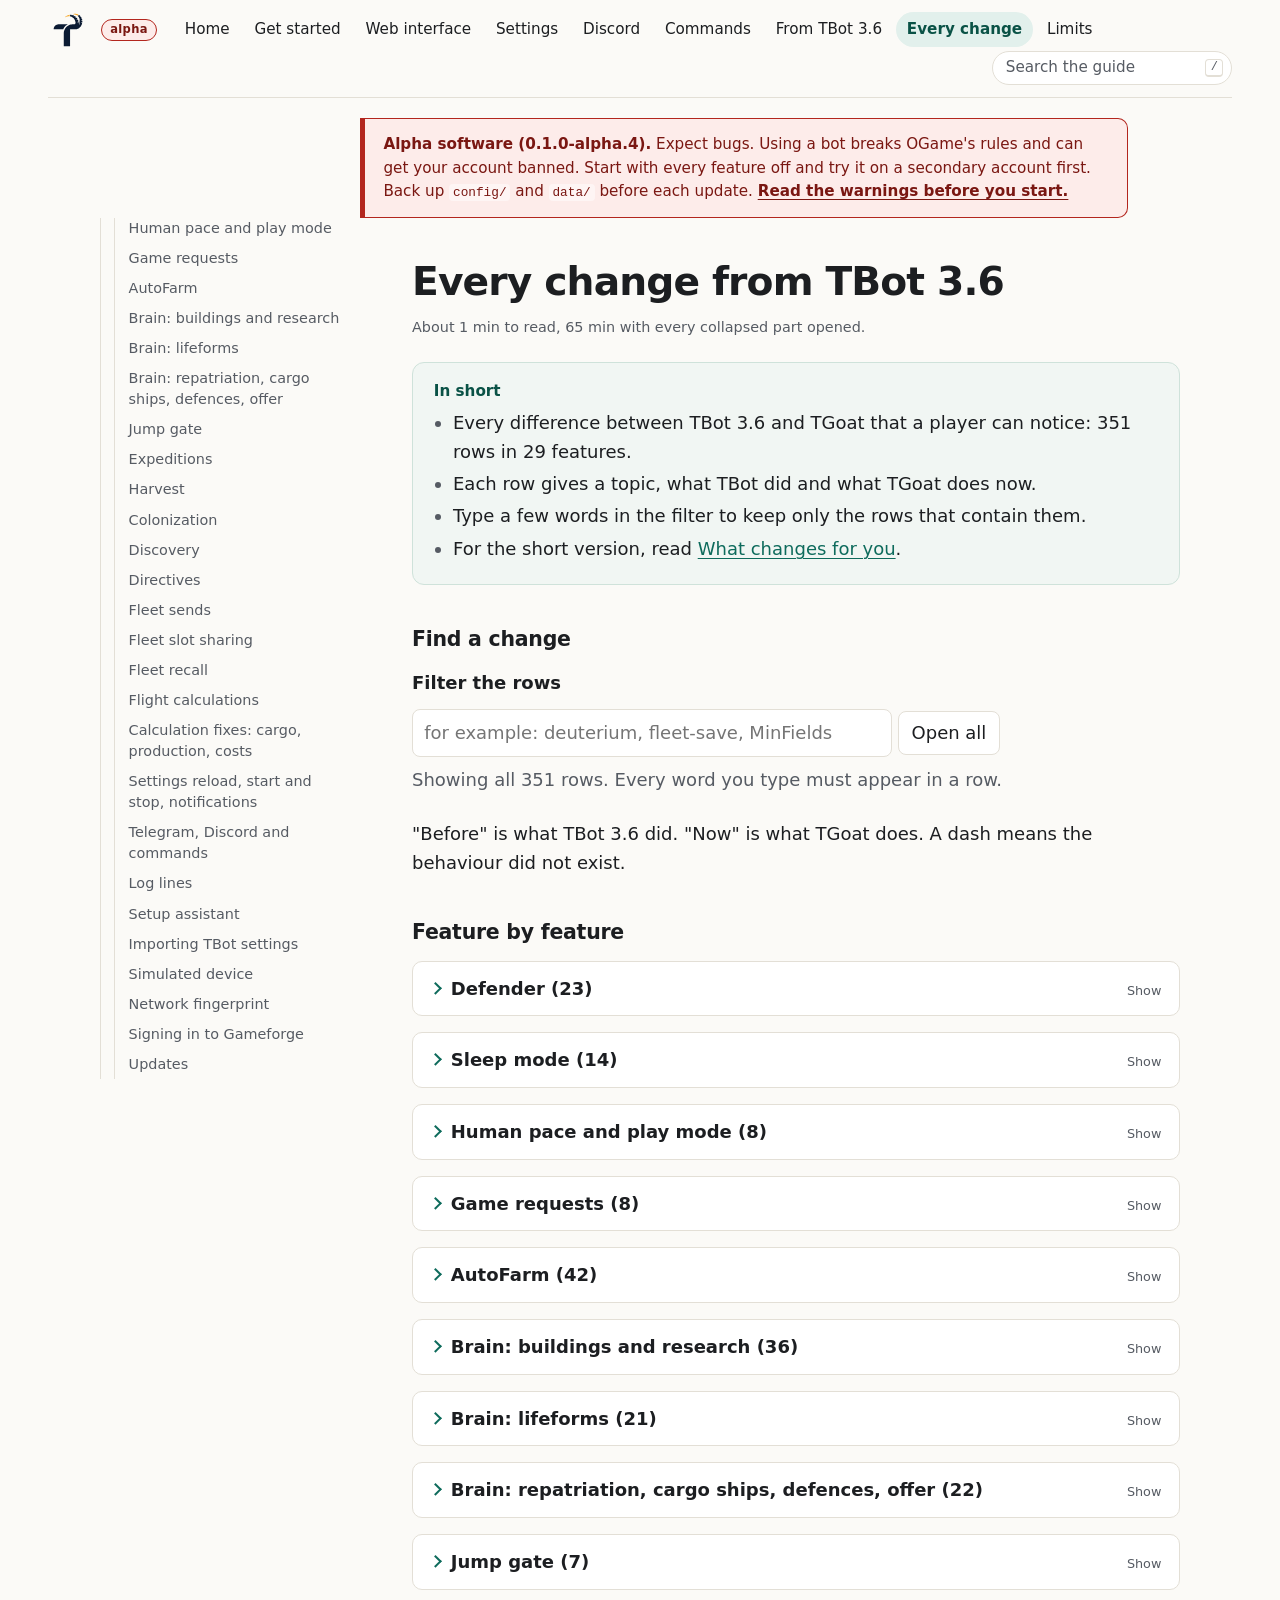
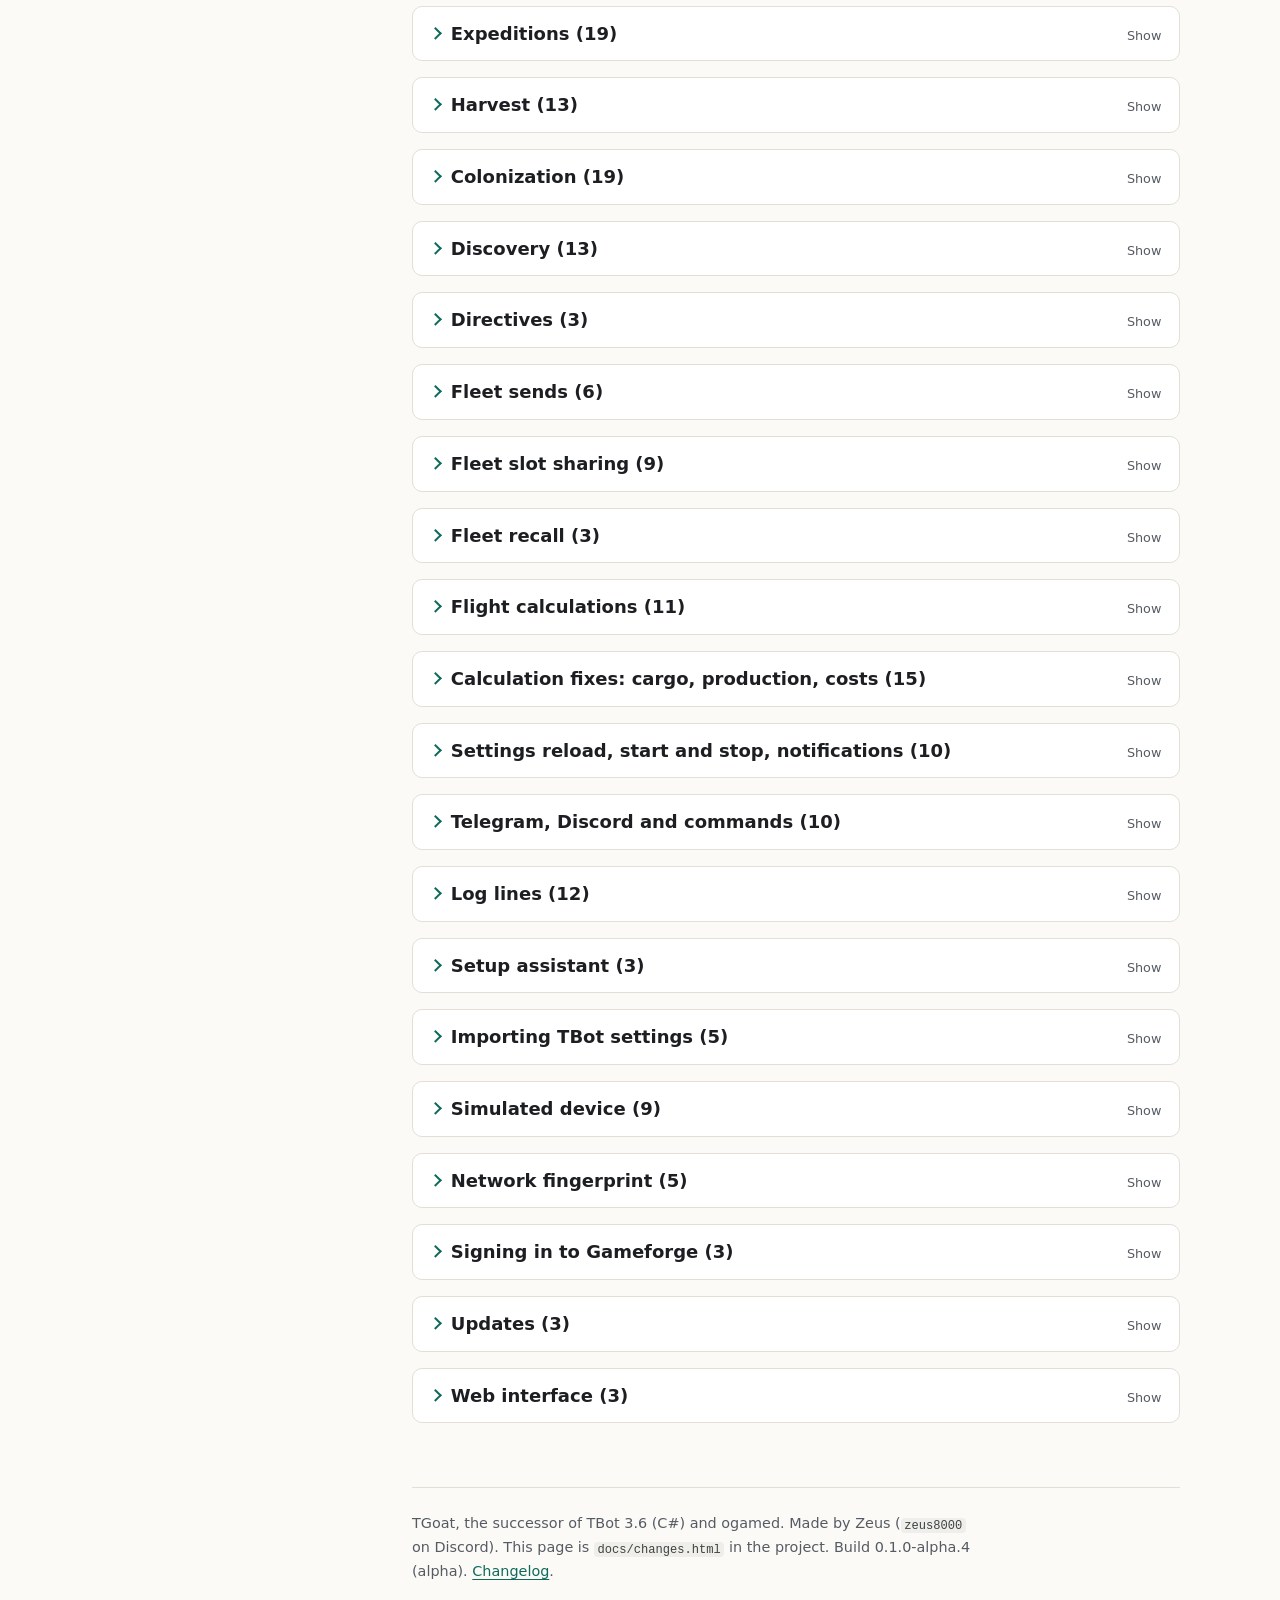
==== commit c66adf73: "TGoat 0.1.0-alpha.4: profile sharing, clickable logs, readable console" ====
--- a/docs/changes.html
+++ b/docs/changes.html
@@ -32,7 +32,7 @@
     </ul>
   </nav>
   <aside class="alpha-banner" role="note" aria-label="Alpha warning">
-    <p><strong>Alpha software (0.1.0-alpha.3).</strong> Expect bugs. Using a bot breaks OGame's rules and can get your account banned. Start with every feature off and try it on a secondary account first. Back up <code>config/</code> and <code>data/</code> before each update. <a href="start.html#alpha">Read the warnings before you start.</a></p>
+    <p><strong>Alpha software (0.1.0-alpha.4).</strong> Expect bugs. Using a bot breaks OGame's rules and can get your account banned. Start with every feature off and try it on a secondary account first. Back up <code>config/</code> and <code>data/</code> before each update. <a href="start.html#alpha">Read the warnings before you start.</a></p>
   </aside>
 </div>
 
@@ -84,7 +84,7 @@
 <h2 id="every">Every change from TBot 3.6</h2>
 <aside class="in-short" aria-label="In short">
 <ul>
-  <li>Every difference between TBot 3.6 and TGoat that a player can notice: 350 rows in 29 features.</li>
+  <li>Every difference between TBot 3.6 and TGoat that a player can notice: 351 rows in 29 features.</li>
   <li>Each row gives a topic, what TBot did and what TGoat does now.</li>
   <li>Type a few words in the filter to keep only the rows that contain them.</li>
   <li>For the short version, read <a href="from-tbot.html">What changes for you</a>.</li>
@@ -96,7 +96,7 @@
   <label for="change-filter-input" style="display:block;font-weight:600;margin-bottom:.35rem">Filter the rows</label>
   <input id="change-filter-input" type="search" autocomplete="off" spellcheck="false" placeholder="for example: deuterium, fleet-save, MinFields" aria-describedby="change-filter-status" style="box-sizing:border-box;width:100%;max-width:30rem;font:inherit;padding:.5rem .7rem;border:1px solid var(--border);border-radius:8px;background:var(--surface);color:var(--text)">
   <button type="button" id="change-filter-all" style="font:inherit;margin:.5rem 0 0;padding:.4rem .8rem;border:1px solid var(--border);border-radius:8px;background:var(--surface);color:var(--text);cursor:pointer">Open all</button>
-  <p id="change-filter-status" aria-live="polite" style="margin:.5rem 0 0;color:var(--muted)">Showing all 350 rows. Every word you type must appear in a row.</p>
+  <p id="change-filter-status" aria-live="polite" style="margin:.5rem 0 0;color:var(--muted)">Showing all 351 rows. Every word you type must appear in a row.</p>
 </div>
 <p>"Before" is what TBot 3.6 did. "Now" is what TGoat does. A dash means the behaviour did not exist.</p>
 
@@ -180,7 +180,7 @@
     <tr><th scope="row">After a return, an arrival, enough production</th><td>20 to 50 s, or a fixed delay depending on the feature.</td><td>The same routine delay, 5 s to 1 h.</td></tr>
     <tr><th scope="row">After an impact on one of your celestials</th><td>The next pass.</td><td>20 to 90 s (Harvest, Brain under attack).</td></tr>
     <tr><th scope="row">Decision on a colony</th><td>1 to 5 s after the arrival.</td><td>3 to 20 min after the colony is first seen.</td></tr>
-    <tr><th scope="row">Expeditions and Discovery</th><td>Each return re-sent within seconds or minutes.</td><td>Waves: enough free slots, or the first free one waiting 20 to 60 min.</td></tr>
+    <tr><th scope="row">Expeditions and Discovery</th><td>Each return re-sent within seconds or minutes.</td><td>Each free slot re-sent at the next check, after the routine delay. In waves only with <code>Pace.Waves</code> (off by default): enough free slots, or the first free one waiting 20 to 60 min.</td></tr>
     <tr><th scope="row">Breaks</th><td>—</td><td>Optional, see <a href="#sleep">Sleep mode</a>.</td></tr>
     <tr><th scope="row">Play mode</th><td>One imposed human rhythm.</td><td>A switch: Human (default, the same rhythm), Rage (every delay kept only for discretion dropped, no breaks) or Custom (the <code>Pace.*</code> settings one by one). See <a href="interface.html#ui-mode">Play mode</a>.</td></tr>
     <tr><th scope="row">You play in the game yourself</th><td>The bot played on beside you; only manual mode, through its own proxy, paused it.</td><td>When you start, cancel or speed up something in a queue that TGoat did not order in the 30 s before, the game's channel says so, without any request: the features that build or send fleets wait until you have done nothing for 10 min (<code>General.YieldWhenYouPlay</code>, on by default), then start again one by one. The Defender keeps watching and still answers an attack. See <a href="interface.html#ui-you-play">While you play</a>.</td></tr>
@@ -420,7 +420,7 @@
     <tr><th scope="row"><code>Expeditions.MinPrimaryToSend</code></th><td>Never read.</td><td>Read: a smaller fleet is raised to it; an origin that cannot provide it after <code>Expeditions.PrimaryToKeep</code> sends nothing (<code>below_min_primary_to_send</code>).</td></tr>
     <tr><th scope="row">Deuterium loaded on board (TBot only, removed)</th><td>20,000 per expedition (<code>FuelToCarry</code>): 2 expeditions out of 7 from a moon with 30,000.</td><td>Setting removed: TGoat loads no deuterium as cargo; the only deuterium used is the fuel the game takes for the flight, as when you send an expedition by hand.</td></tr>
     <tr><th scope="row">Automatic origin (no <code>Expeditions.Origin</code> set)</th><td>Any planet before any moon, even an empty one.</td><td>The celestial that lines up the largest expedition, a moon on a tie. A planet set as origin gets an information line (phalanx).</td></tr>
-    <tr><th scope="row">Pace (TBot settings removed)</th><td>Each return re-sent 30 s to 5 min later (<code>Min/MaxWaitNextRound</code>).</td><td>Waves: once a third of the slots are free (<code>MinFreeSlotsForWave</code>) or the first free slot has waited 20 to 60 min, after a human delay. At start-up, every free slot leaves.</td></tr>
+    <tr><th scope="row">Pace (TBot settings removed)</th><td>Each return re-sent 30 s to 5 min later (<code>Min/MaxWaitNextRound</code>).</td><td>Each free slot re-sent at the next check, after the reaction delay of the <code>Mode</code>. With <code>Pace.Waves</code> (off by default), waves: once a third of the slots are free (<code>MinFreeSlotsForWave</code>) or the first free slot has waited 20 to 60 min. At start-up, every free slot leaves.</td></tr>
     <tr><th scope="row">Wake-ups and reads</th><td>Research read on every pass; a pass every 4 to 6 min when nothing could leave.</td><td>Astrophysics from the cache. Woken by an expedition return, or by ships coming back to an origin (30 to 60 min at most). With the automatic origin and nothing able to leave, only celestials where ships may have arrived are read again (a fleet landed or came back, a shipyard at work for 3 h, or 6 h without a read), instead of every celestial every 3 h.</td></tr>
     <tr><th scope="row">Size</th><td>Cargo for 100% of the largest find.</td><td>For <code>CargoShare</code> (75%) of that find.</td></tr>
     <tr><th scope="row">Doubled find</th><td>The cargo was sized for a doubled find on every fleet, with a pathfinder or not.</td><td>The doubling counts only with a pathfinder in the fleet. Without one, about half as many large cargo ships are sent.</td></tr>
@@ -502,7 +502,7 @@
     <tr><th scope="row">Research not unlocked, origin without resources</th><td>The whole galaxy read: 499 system views a pass, about 10,000 a day.</td><td>The origin's stock read before any view. A refused origin costs one view; at most 3 views without a discovery per origin and pass. The game's text is a warning, once per revision.</td></tr>
     <tr><th scope="row">Order of positions (TBot setting removed)</th><td>Random order possible (<code>AutoDiscovery.RandomizeDestination</code>).</td><td>Nearest first. A position explored is not tried again for 7 days while TGoat runs. Discovery starts empty after the import.</td></tr>
     <tr><th scope="row">Spending</th><td>No limit, taken even from a stock waiting for a build.</td><td>At most 5% of the account's production over 24 h (<code>MaxShareOfProduction</code>) and <code>MaxMissionsPerDay</code> missions (0: no cap). Each origin pays from its surplus.</td></tr>
-    <tr><th scope="row">Pace</th><td>A discovery re-sent 20 to 50 s after each return.</td><td>Slots full: half the discoveries back, or the first one back waiting 20 to 60 min, then a human delay. Budget spent: waits for the 24 h to pass.</td></tr>
+    <tr><th scope="row">Pace</th><td>A discovery re-sent 20 to 50 s after each return.</td><td>Slots full: the first return, then a human delay. With <code>Pace.Waves</code> (off by default): half the discoveries back, or the first one back waiting 20 to 60 min. Budget spent: waits for the 24 h to pass.</td></tr>
     <tr><th scope="row">Positions of one system</th><td>One view, then per position another view, the fleets and two slot reads.</td><td>One series: about 26 requests become 9 to 13 for 5 positions.</td></tr>
     <tr><th scope="row">Reason <code>no_ships</code></th><td>"No origin has the ships": wrong, a discovery uses no ship.</td><td><code>origin_refused</code> (with the game's text), <code>no_origin_surplus</code>, <code>daily_budget_spent</code>.</td></tr>
     <tr><th scope="row">Artifact pause (<code>StopAt</code>)</th><td>Fixed at 3,600; 0 turned the check off.</td><td>0 (default) follows the limit read in the game.</td></tr>
@@ -669,7 +669,7 @@
     <tr><th scope="row">Deploy and Switch</th><td>Announced success even when it failed.</td><td>Report the real result.</td></tr>
     <tr><th scope="row"><code>/build</code></th><td>Did not work for defences.</td><td>Works for defences.</td></tr>
     <tr><th scope="row"><code>/wakeup</code> on an awake instance, <code>/cancelghostsleep</code> with nothing to cancel</th><td>An error.</td><td>A plain answer.</td></tr>
-    <tr><th scope="row"><code>/ping</code></th><td>No version.</td><td>Answers "Pong, TGoat 0.1.0-alpha.3". The regular sign of life also gives the version.</td></tr>
+    <tr><th scope="row"><code>/ping</code></th><td>No version.</td><td>Answers "Pong, TGoat 0.1.0-alpha.4". The regular sign of life also gives the version.</td></tr>
     <tr><th scope="row">Discord webhook (<code>DiscordWebhook.Active</code>)</th><td>—</td><td>Posts as "TGoat" unless you set <code>DiscordWebhook.Username</code>.</td></tr>
     <tr><th scope="row">Discord bot</th><td>None.</td><td>Every Telegram command. See <a href="discord.html#discord">Discord bot</a>.</td></tr>
   </tbody>
@@ -684,7 +684,7 @@
   <caption class="sr-only">Log lines: TBot 3.6 compared with TGoat</caption>
   <thead><tr><th scope="col">Topic</th><th scope="col">Before: TBot 3.6</th><th scope="col">Now: TGoat</th></tr></thead>
   <tbody>
-    <tr><th scope="row">Console line</th><td><code>[17:56:25.123 INF Main|Defender] No attack in progress</code>, the whole line in the level's colour.</td><td><code>17:56:25  Main › Defender    No attack in progress</code>: ⚠ for a warning, ✖ for an error, debug dimmed, each feature's name in its own colour. <code>Logging.Style</code> gives the Levels or TBot layout, <code>Logging.Colours</code> fewer colours or none.</td></tr>
+    <tr><th scope="row">Console line</th><td><code>[17:56:25.123 INF Main|Defender] No attack in progress</code>, the whole line in the level's colour.</td><td><code>17:56:25  Defender      No attack in progress</code>: ⚠ for a warning, ✖ for an error, debug dimmed, each feature's name in its own colour; long messages wrap to the window with their reasons below; the instance name only when several run; data in bold. <code>Logging.Style</code> gives the Levels or TBot layout, <code>Logging.Colours</code> fewer colours or none.</td></tr>
     <tr><th scope="row">Message that starts with its feature's name</th><td>The name twice.</td><td>Shown once: the console, <code>TGoat.log</code> and the Logs page drop the prefix; <code>TGoat.csv</code> and the API keep the message as logged.</td></tr>
     <tr><th scope="row">Windows console</th><td>Colours only; symbols never checked.</td><td>⚠ ✖ › · where the console shows them (Windows Terminal, Windows 11 console, UTF-8 terminals), <code>! x &gt; .</code> elsewhere; <code>NO_COLOR</code> turns colours off.</td></tr>
     <tr><th scope="row"><code>TGoat.log</code></th><td>Old TBot line with date.</td><td>The chosen style with date and zone; the TBot style keeps the old line. A style change keeps the file.</td></tr>
@@ -716,7 +716,7 @@
   <caption class="sr-only">Setup assistant: TBot 3.6 compared with TGoat</caption>
   <thead><tr><th scope="col">Topic</th><th scope="col">Before: TBot 3.6</th><th scope="col">Now: TGoat</th></tr></thead>
   <tbody>
-    <tr><th scope="row">Settings of an account that has grown</th><td>TBot had no setup assistant: the defaults, written for a new account, stayed until the player changed them one by one.</td><td>At most six questions filled in from the account, then a plan by theme with a reason built from the account's numbers. Each theme is applied or skipped with one click, and nothing is written without a click.</td></tr>
+    <tr><th scope="row">Settings of an account that has grown</th><td>TBot had no setup assistant: the defaults, written for a new account, stayed until the player changed them one by one.</td><td>At most seven questions filled in from the account, then a plan by theme with a reason built from the account's numbers. Each theme is applied or skipped with one click, and nothing is written without a click.</td></tr>
     <tr><th scope="row">Your values and profiles</th><td>—</td><td>A value you set yourself changes only if you tick "Use the proposed value". A setting decided by an active profile is left alone.</td></tr>
     <tr><th scope="row">Going back</th><td>—</td><td>Each Apply is one settings-history revision with the source "assistant": restore the previous version.</td></tr>
   </tbody>
@@ -806,7 +806,7 @@
 <p>How it works and how to roll back by hand: <a href="start.html#updates">Updates</a>.</p>
 </details>
 <details class="feature" id="fbf-webui">
-<summary>Web interface (2)</summary>
+<summary>Web interface (3)</summary>
 <div class="table-wrap" role="region" aria-label="Web interface, before and now" tabindex="0">
 <table class="bn">
   <caption class="sr-only">Web interface: TBot 3.6 compared with TGoat</caption>
@@ -814,6 +814,7 @@
   <tbody>
     <tr><th scope="row">Sign-in</th><td>None: whoever reached the port controlled the accounts.</td><td>A password (and optionally an authenticator app or passkeys, or a passkey alone with <code>WebUI.PasskeyAlone</code>) as soon as another computer can reach the interface or the game proxy (<code>WebUI.SignIn</code> Auto), set with <code>tgoat webui password</code>; never a default password. See <a href="start.html#webui-signin">Sign-in to the web interface</a>.</td></tr>
     <tr><th scope="row">Docker</th><td>—</td><td>An image, <code>ghcr.io/ronnie32/tgoat</code> (amd64 and arm64), built from the signed release archives, with a <code>docker-compose.yml</code> to copy and an optional Caddy service for HTTPS on your domain. In it, the interface always asks for a password, and new versions are announced, never installed. See <a href="start.html#docker">Run TGoat in Docker</a>.</td></tr>
+    <tr><th scope="row">Profile sharing</th><td>—</td><td>A profile, or an instance's current settings, is shared as a <code>TGOAT1-</code> code or a <code>.tgoat-profile.json</code> file (<code>/profile export</code> on Telegram and Discord), never with a coordinate: each celestial it names becomes a place (A, B…, a moon or a planet, with the settings that use it and the author's note), and an AutoFarm range becomes "N systems around place A"; never the personal settings (sleep times, trusted players, colonization zones, titles) or anything of the account. Import has you pick a celestial for each place (a suggestion is preselected, or "automatic") and first shows what it would change on the chosen instance, what is left out and why, the fit to the class and speeds, and what the assistant would change; it creates a new profile. An online library, with no account, lets you search, vote, report and publish (<code>Community.Mode</code>, <code>Community.URL</code>). See <a href="settings.html#sharing-profiles">Sharing profiles</a>.</td></tr>
   </tbody>
 </table>
 </div>
@@ -821,7 +822,7 @@
 </section>
 
 <footer>
-  <p>TGoat, the successor of TBot 3.6 (C#) and ogamed. Made by Zeus (<code>zeus8000</code> on Discord). This page is <code>docs/changes.html</code> in the project. Build 0.1.0-alpha.3 (alpha). <a href="https://github.com/ronnie32/tgoat/blob/main/CHANGELOG.md">Changelog</a>.</p>
+  <p>TGoat, the successor of TBot 3.6 (C#) and ogamed. Made by Zeus (<code>zeus8000</code> on Discord). This page is <code>docs/changes.html</code> in the project. Build 0.1.0-alpha.4 (alpha). <a href="https://github.com/ronnie32/tgoat/blob/main/CHANGELOG.md">Changelog</a>.</p>
 </footer>
 
 </main>
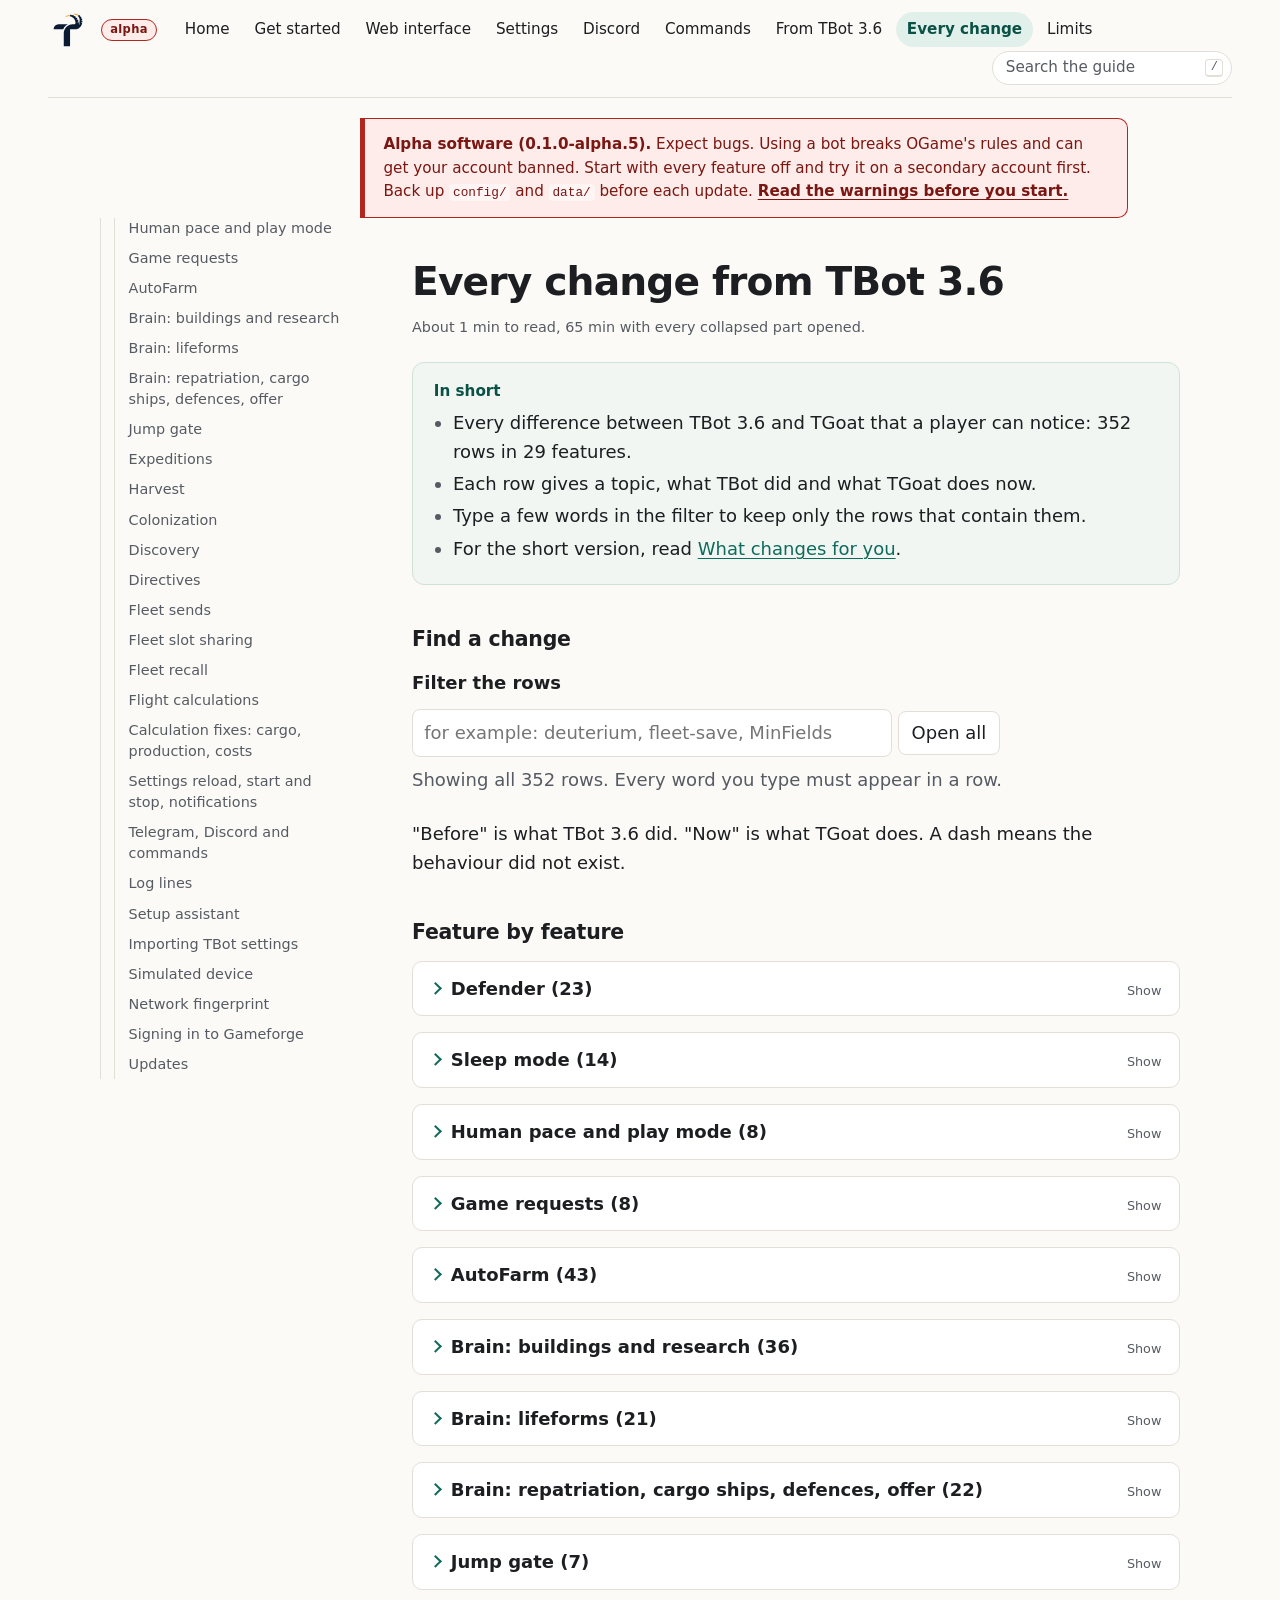
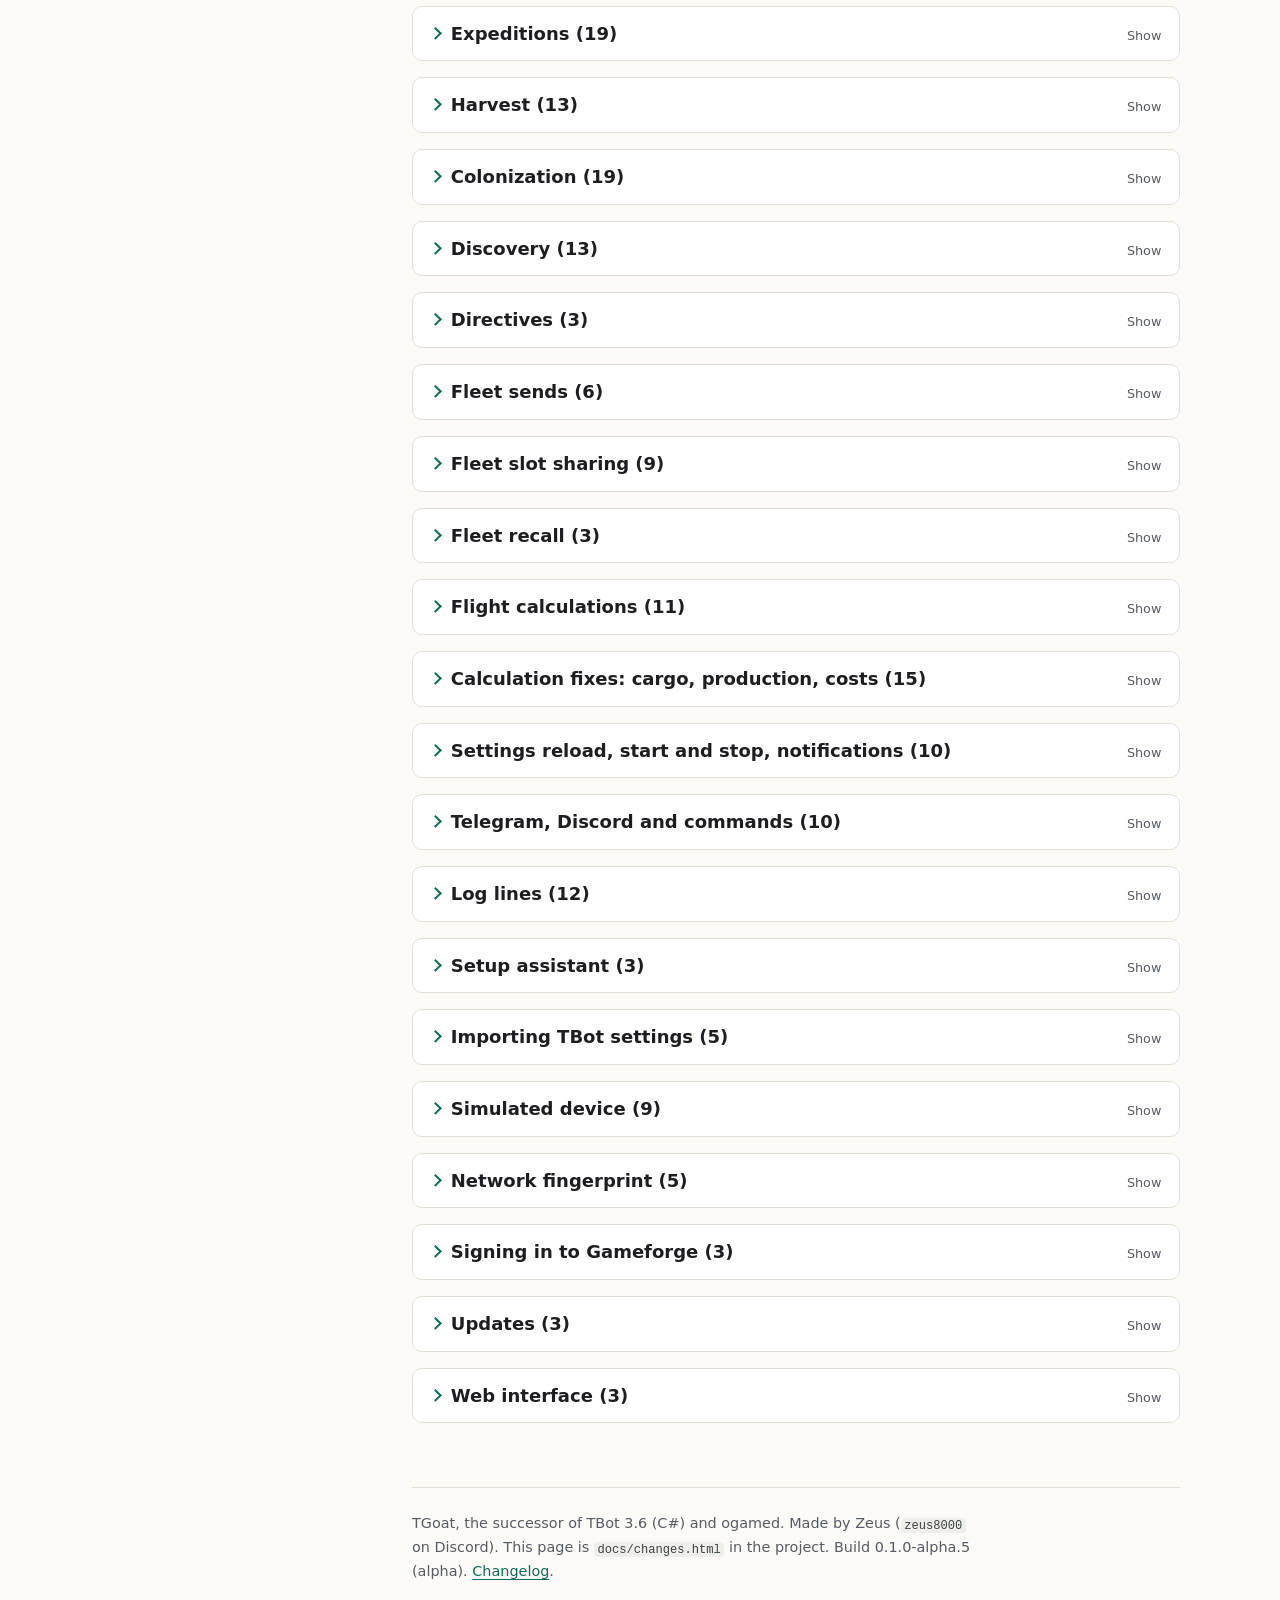
==== commit 71fb9e26: "TGoat 0.1.0-alpha.5: AutoFarm fixes, jump gate surplus, readable numbers" ====
--- a/docs/changes.html
+++ b/docs/changes.html
@@ -32,7 +32,7 @@
     </ul>
   </nav>
   <aside class="alpha-banner" role="note" aria-label="Alpha warning">
-    <p><strong>Alpha software (0.1.0-alpha.4).</strong> Expect bugs. Using a bot breaks OGame's rules and can get your account banned. Start with every feature off and try it on a secondary account first. Back up <code>config/</code> and <code>data/</code> before each update. <a href="start.html#alpha">Read the warnings before you start.</a></p>
+    <p><strong>Alpha software (0.1.0-alpha.5).</strong> Expect bugs. Using a bot breaks OGame's rules and can get your account banned. Start with every feature off and try it on a secondary account first. Back up <code>config/</code> and <code>data/</code> before each update. <a href="start.html#alpha">Read the warnings before you start.</a></p>
   </aside>
 </div>
 
@@ -84,7 +84,7 @@
 <h2 id="every">Every change from TBot 3.6</h2>
 <aside class="in-short" aria-label="In short">
 <ul>
-  <li>Every difference between TBot 3.6 and TGoat that a player can notice: 351 rows in 29 features.</li>
+  <li>Every difference between TBot 3.6 and TGoat that a player can notice: 352 rows in 29 features.</li>
   <li>Each row gives a topic, what TBot did and what TGoat does now.</li>
   <li>Type a few words in the filter to keep only the rows that contain them.</li>
   <li>For the short version, read <a href="from-tbot.html">What changes for you</a>.</li>
@@ -96,7 +96,7 @@
   <label for="change-filter-input" style="display:block;font-weight:600;margin-bottom:.35rem">Filter the rows</label>
   <input id="change-filter-input" type="search" autocomplete="off" spellcheck="false" placeholder="for example: deuterium, fleet-save, MinFields" aria-describedby="change-filter-status" style="box-sizing:border-box;width:100%;max-width:30rem;font:inherit;padding:.5rem .7rem;border:1px solid var(--border);border-radius:8px;background:var(--surface);color:var(--text)">
   <button type="button" id="change-filter-all" style="font:inherit;margin:.5rem 0 0;padding:.4rem .8rem;border:1px solid var(--border);border-radius:8px;background:var(--surface);color:var(--text);cursor:pointer">Open all</button>
-  <p id="change-filter-status" aria-live="polite" style="margin:.5rem 0 0;color:var(--muted)">Showing all 351 rows. Every word you type must appear in a row.</p>
+  <p id="change-filter-status" aria-live="polite" style="margin:.5rem 0 0;color:var(--muted)">Showing all 352 rows. Every word you type must appear in a row.</p>
 </div>
 <p>"Before" is what TBot 3.6 did. "Now" is what TGoat does. A dash means the behaviour did not exist.</p>
 
@@ -209,7 +209,7 @@
 <p>AutoFarm needs far fewer requests too: one per probe through the galaxy view (a 30-probe pass: 309 requests → 40), one per inbox page to delete read reports (15 reports: 47 requests → 19), and every page of espionage messages is read. See <a href="#autofarm">AutoFarm</a>.</p>
 </details>
 <details class="feature" id="fbf-autofarm">
-<summary id="autofarm">AutoFarm (42)</summary>
+<summary id="autofarm">AutoFarm (43)</summary>
 <div class="table-wrap" role="region" aria-label="AutoFarm, before and now" tabindex="0">
 <table class="bn">
   <caption class="sr-only">AutoFarm: TBot 3.6 compared with TGoat</caption>
@@ -222,6 +222,7 @@
     <tr><th scope="row">Galaxy cache</th><td>7 days, the only inactivity guarantee.</td><td>2 days, only to save requests.</td></tr>
     <tr><th scope="row">Attack order</th><td>Gross loot, highest first.</td><td>Profit net of fuel per hour of slot (round trip).</td></tr>
     <tr><th scope="row">Blacklist</th><td>Compared the total; 1,000,000 threshold (almost everything listed); 20 h, no effect against the 24 h of <code>KeepReportFor</code>.</td><td>Same figure as the verdict; 250,000 threshold; 72 h.</td></tr>
+    <tr><th scope="row">Storages too small for <code>MinimumResources</code></th><td>Loot below <code>MinimumResources</code> but above the blacklist threshold: probed again each time its report expired, even when its storages could never hold enough.</td><td>An inactive's mines stop when a storage is full, so a raid takes at most the loot share of its storage capacity, or of the stock above it, read from the report. Below <code>MinimumResources</code>: blacklisted (<code>storage_too_small</code>, <code>Blacklist.StorageTooSmall</code>, on by default).</td></tr>
     <tr><th scope="row">Targets never seen again</th><td>Kept forever.</td><td>Forgotten after 14 days.</td></tr>
     <tr><th scope="row">Target too far or not profitable from every origin</th><td>Pending, retried every pass.</td><td>Dropped until <code>KeepReportFor</code> has passed.</td></tr>
     <tr><th scope="row">Position exclusions (<code>AutoFarm.Exclude</code>)</th><td>Excluded the whole system.</td><td>Excludes the position; position 0 excludes the system.</td></tr>
@@ -259,7 +260,7 @@
     <tr><th scope="row">Other planets of a player who destroyed a fleet</th><td>Attacked on their old report.</td><td>Probed again before any attack (<code>player_destroyed_a_fleet</code>), without blacklisting.</td></tr>
     <tr class="sub"><th colspan="3" scope="colgroup">Pace and slots</th></tr>
     <tr><th scope="row">Pauses between dispatches</th><td>0 to 5 s between probes, none between attacks.</td><td>Variable pauses with occasional longer breaks; variable batch size. Probe building: 10 minutes at most.</td></tr>
-    <tr><th scope="row">Delay between passes</th><td>Uniform, 30 to 60 min.</td><td>Follows game events; with nothing to do, ×2 then ×4 (<code>nothing_to_do</code>).</td></tr>
+    <tr><th scope="row">Delay between passes</th><td>Uniform, 30 to 60 min.</td><td>Follows game events: the arrival of its probes, and their return when every fleet slot carries probes, to go on with the batch; with nothing to do, ×2 then ×4 (<code>nothing_to_do</code>).</td></tr>
     <tr><th scope="row">End of scan</th><td><code>StopAfterFullScan</code> true: stopped after one cycle.</td><td>False by default: AutoFarm slows down instead of stopping.</td></tr>
     <tr><th scope="row">Slot counting</th><td>By mission: every attack counted for AutoFarm, its probes nowhere; <code>MaxSlots</code> reserved even when idle.</td><td>By sending feature; an idle AutoFarm reserves only its fleets in flight.</td></tr>
   </tbody>
@@ -402,7 +403,7 @@
     <tr><th scope="row">Threshold (<code>MinimumAmountOfShipPointsToTeleport</code>)</th><td>500,000 "resources", compared in points, so 500 M of ships: the gate never jumped.</td><td>1,000 points by default (about 1 M resources of ships), shown in points.</td></tr>
     <tr><th scope="row">After a jump</th><td>Retried every 5 to 10 min, as a warning.</td><td>Waits for the recharge read on the gate, plus 2 to 5 min. A destination missing from the list counts as a recharging gate, without a warning. A jump recharges both gates, and both are recorded.</td></tr>
     <tr><th scope="row">Moon under attack</th><td>Not checked.</td><td>No jump to a moon an attack is heading for, nor from it. Without the Defender, the event list is read; if it is unreadable, no jump.</td></tr>
-    <tr><th scope="row">Ships kept</th><td>Everything that flies left.</td><td>Each moon keeps the cargo ships of its stock. A moon that is the origin of Expeditions, AutoFarm, Discovery or Colonize is never a departure; Brain transports keep their cargo ships.</td></tr>
+    <tr><th scope="row">Ships kept</th><td>Everything that flies left.</td><td>Each moon jumps only its surplus. It keeps what the features that send from it use there (Expeditions: one fleet for each expedition that can still leave; AutoFarm: its probes, cargo and combat ships; Colonize: its colony ships), the cargo ships of Brain transports and of its stock, and the ships of <code>MinimumAmountOfShipsToBeLeftOnMoon</code>: per ship type, the largest of these. With <code>KeepFeatureShips</code> off, only the last.</td></tr>
     <tr><th scope="row">Reads</th><td>More than 1,000 requests a day with five moons, a pass every 5 to 10 min.</td><td>Gate level read once a day, ships after a fleet arrives, a pass every 15 to 30 min. The attack list is read only when a jump is possible.</td></tr>
   </tbody>
 </table>
@@ -669,7 +670,7 @@
     <tr><th scope="row">Deploy and Switch</th><td>Announced success even when it failed.</td><td>Report the real result.</td></tr>
     <tr><th scope="row"><code>/build</code></th><td>Did not work for defences.</td><td>Works for defences.</td></tr>
     <tr><th scope="row"><code>/wakeup</code> on an awake instance, <code>/cancelghostsleep</code> with nothing to cancel</th><td>An error.</td><td>A plain answer.</td></tr>
-    <tr><th scope="row"><code>/ping</code></th><td>No version.</td><td>Answers "Pong, TGoat 0.1.0-alpha.4". The regular sign of life also gives the version.</td></tr>
+    <tr><th scope="row"><code>/ping</code></th><td>No version.</td><td>Answers "Pong, TGoat 0.1.0-alpha.5". The regular sign of life also gives the version.</td></tr>
     <tr><th scope="row">Discord webhook (<code>DiscordWebhook.Active</code>)</th><td>—</td><td>Posts as "TGoat" unless you set <code>DiscordWebhook.Username</code>.</td></tr>
     <tr><th scope="row">Discord bot</th><td>None.</td><td>Every Telegram command. See <a href="discord.html#discord">Discord bot</a>.</td></tr>
   </tbody>
@@ -822,7 +823,7 @@
 </section>
 
 <footer>
-  <p>TGoat, the successor of TBot 3.6 (C#) and ogamed. Made by Zeus (<code>zeus8000</code> on Discord). This page is <code>docs/changes.html</code> in the project. Build 0.1.0-alpha.4 (alpha). <a href="https://github.com/ronnie32/tgoat/blob/main/CHANGELOG.md">Changelog</a>.</p>
+  <p>TGoat, the successor of TBot 3.6 (C#) and ogamed. Made by Zeus (<code>zeus8000</code> on Discord). This page is <code>docs/changes.html</code> in the project. Build 0.1.0-alpha.5 (alpha). <a href="https://github.com/ronnie32/tgoat/blob/main/CHANGELOG.md">Changelog</a>.</p>
 </footer>
 
 </main>
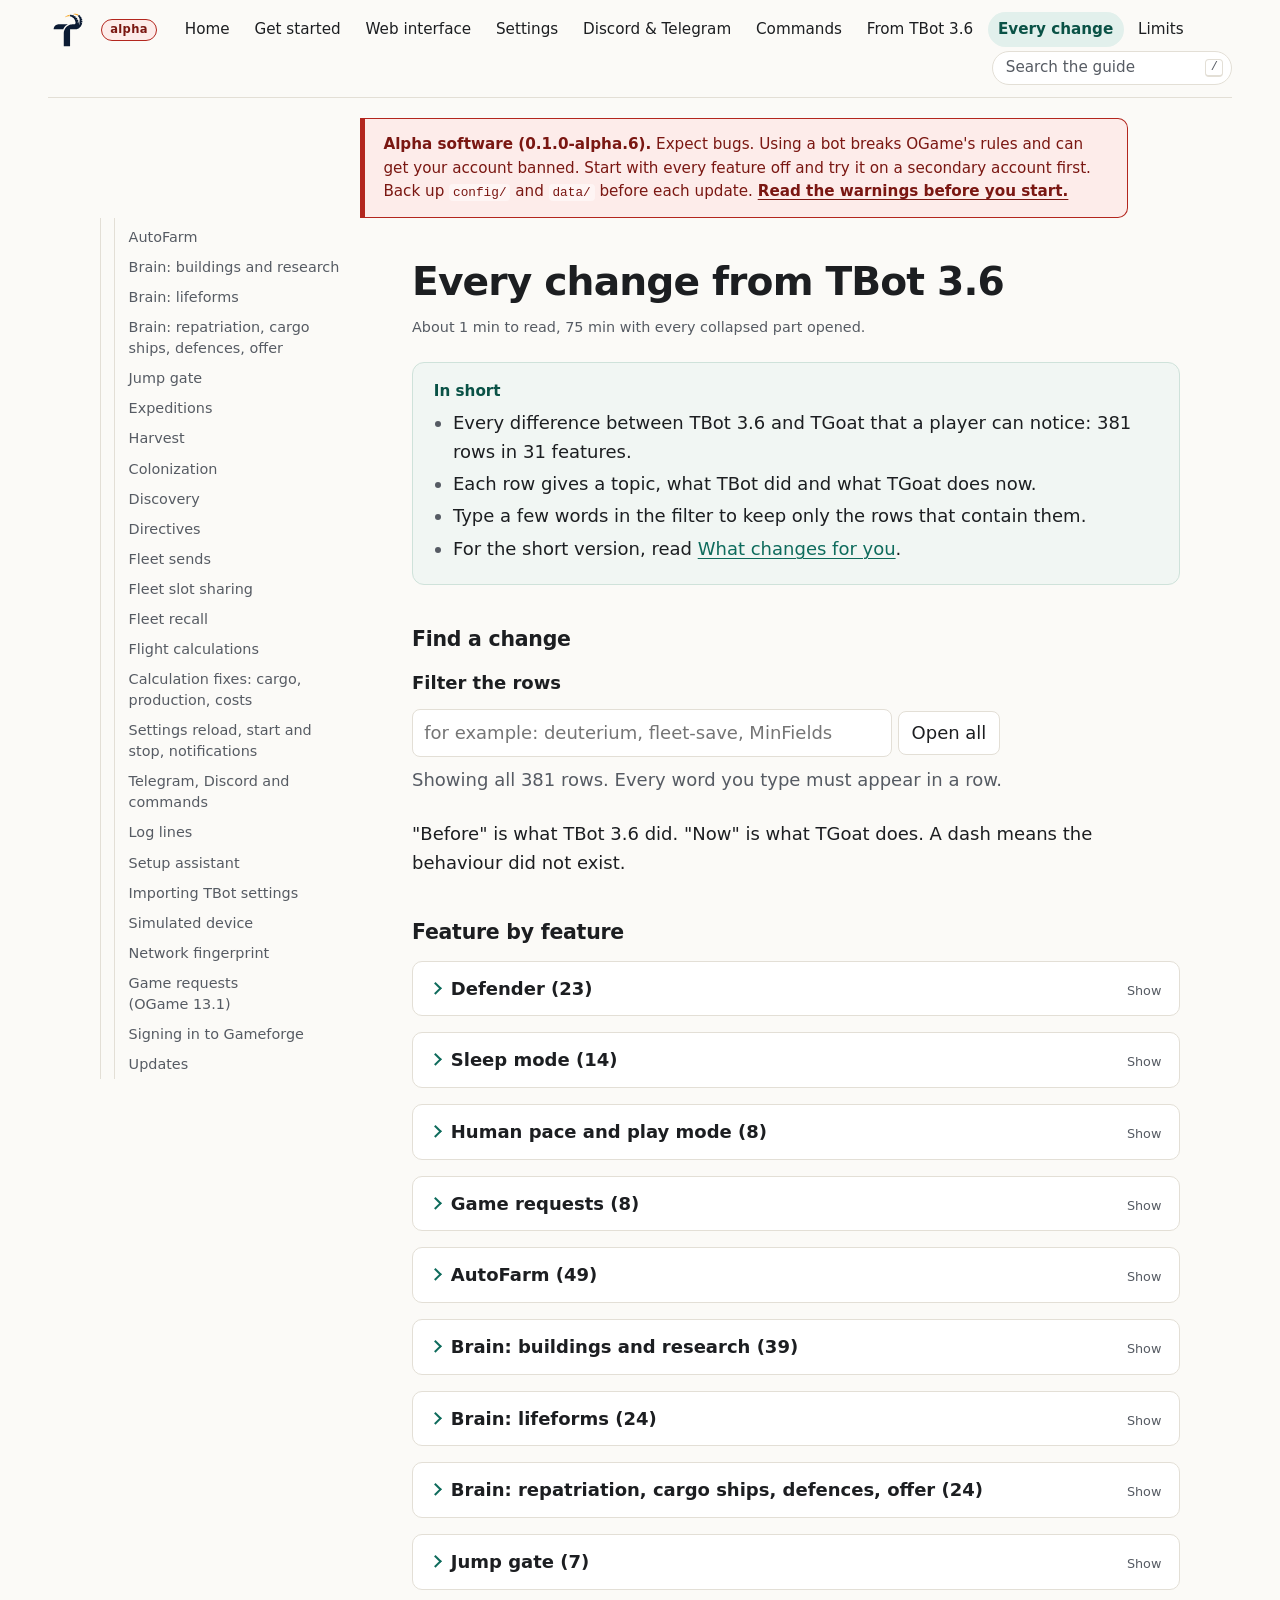
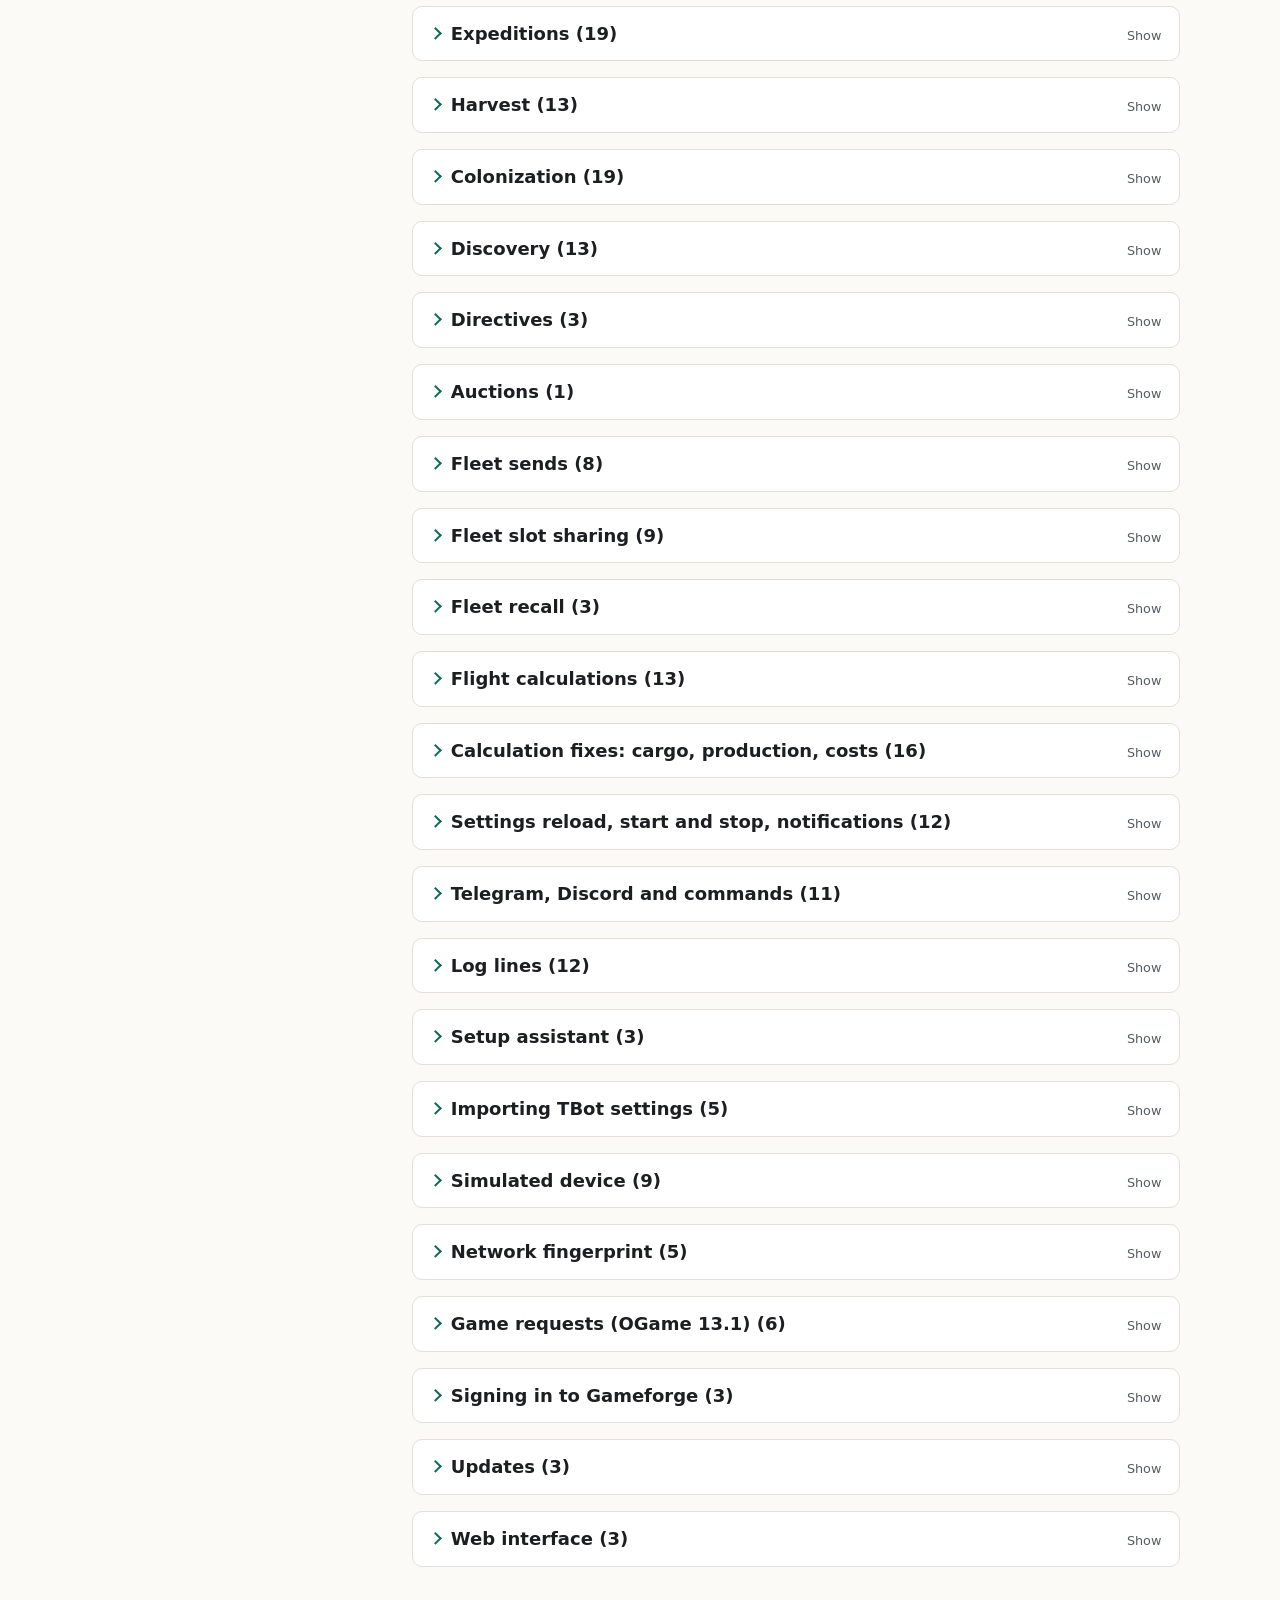
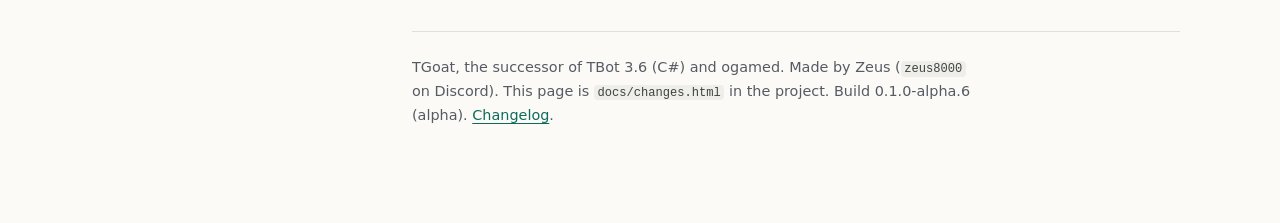
==== commit 20c30178: "TGoat 0.1.0-alpha.6: Telegram link, outlaw guard, offer of the day, game values" ====
--- a/docs/changes.html
+++ b/docs/changes.html
@@ -24,7 +24,7 @@
       <li><a href="start.html">Get started</a></li>
       <li><a href="interface.html">Web interface</a></li>
       <li><a href="settings.html">Settings</a></li>
-      <li><a href="discord.html">Discord</a></li>
+      <li><a href="discord.html">Discord &amp; Telegram</a></li>
       <li><a href="commands.html">Commands</a></li>
       <li><a href="from-tbot.html">From TBot 3.6</a></li>
       <li><a href="changes.html" aria-current="page">Every change</a></li>
@@ -32,7 +32,7 @@
     </ul>
   </nav>
   <aside class="alpha-banner" role="note" aria-label="Alpha warning">
-    <p><strong>Alpha software (0.1.0-alpha.5).</strong> Expect bugs. Using a bot breaks OGame's rules and can get your account banned. Start with every feature off and try it on a secondary account first. Back up <code>config/</code> and <code>data/</code> before each update. <a href="start.html#alpha">Read the warnings before you start.</a></p>
+    <p><strong>Alpha software (0.1.0-alpha.6).</strong> Expect bugs. Using a bot breaks OGame's rules and can get your account banned. Start with every feature off and try it on a secondary account first. Back up <code>config/</code> and <code>data/</code> before each update. <a href="start.html#alpha">Read the warnings before you start.</a></p>
   </aside>
 </div>
 
@@ -69,6 +69,7 @@
       <li><a href="#fbf-importing-tbot-settings">Importing TBot settings</a></li>
       <li><a href="#fbf-simulated-device">Simulated device</a></li>
       <li><a href="#fbf-network-fingerprint">Network fingerprint</a></li>
+      <li><a href="#fbf-game-requests">Game requests (OGame 13.1)</a></li>
       <li><a href="#fbf-signing-in">Signing in to Gameforge</a></li>
       <li><a href="#fbf-updates">Updates</a></li>
       </ol>
@@ -84,7 +85,7 @@
 <h2 id="every">Every change from TBot 3.6</h2>
 <aside class="in-short" aria-label="In short">
 <ul>
-  <li>Every difference between TBot 3.6 and TGoat that a player can notice: 352 rows in 29 features.</li>
+  <li>Every difference between TBot 3.6 and TGoat that a player can notice: <span data-count="rows">381</span> rows in <span data-count="features">31</span> features.</li>
   <li>Each row gives a topic, what TBot did and what TGoat does now.</li>
   <li>Type a few words in the filter to keep only the rows that contain them.</li>
   <li>For the short version, read <a href="from-tbot.html">What changes for you</a>.</li>
@@ -96,7 +97,7 @@
   <label for="change-filter-input" style="display:block;font-weight:600;margin-bottom:.35rem">Filter the rows</label>
   <input id="change-filter-input" type="search" autocomplete="off" spellcheck="false" placeholder="for example: deuterium, fleet-save, MinFields" aria-describedby="change-filter-status" style="box-sizing:border-box;width:100%;max-width:30rem;font:inherit;padding:.5rem .7rem;border:1px solid var(--border);border-radius:8px;background:var(--surface);color:var(--text)">
   <button type="button" id="change-filter-all" style="font:inherit;margin:.5rem 0 0;padding:.4rem .8rem;border:1px solid var(--border);border-radius:8px;background:var(--surface);color:var(--text);cursor:pointer">Open all</button>
-  <p id="change-filter-status" aria-live="polite" style="margin:.5rem 0 0;color:var(--muted)">Showing all 352 rows. Every word you type must appear in a row.</p>
+  <p id="change-filter-status" aria-live="polite" style="margin:.5rem 0 0;color:var(--muted)">Showing all <span data-count="rows">381</span> rows. Every word you type must appear in a row.</p>
 </div>
 <p>"Before" is what TBot 3.6 did. "Now" is what TGoat does. A dash means the behaviour did not exist.</p>
 
@@ -127,7 +128,7 @@
     <tr><th scope="row">Watch stops and resumes</th><td>Stop on request, turned off, end of session: one Debug line, invisible to the player.</td><td>One Information line at each stop, with its reason, and at each resume. The Defender itself says when sleep and manual mode begin and end, with its pace.</td></tr>
     <tr><th scope="row">Event list unreadable (lost session, game unreachable)</th><td>One warning, then Debug: hours of blind watch went unnoticed. A retry every 5 to 15 s all night.</td><td>A warning on the first failure, then every 15 min while it lasts, with how long, and when it sees again (Telegram too). Retries every 5 to 15 s for 3 min, then less and less often, down to the normal pace.</td></tr>
     <tr><th scope="row">Missile attack</th><td>Marked handled before the anti-ballistic missiles were ordered: a failure (busy shipyard, resources) was never retried. Silo capacity wrong (3 places at level 3, not 30).</td><td>Alerted once. Handled once the order is accepted, or when nothing more can be built (silo full of anti-ballistic missiles, below level 2); otherwise retried at the next check. An order that came back with an error is checked before any other: never two orders against the same strike. Silo capacity correct.</td></tr>
-    <tr><th scope="row">Attack alert on game pages</th><td>Ignored: an attack was seen only at the Defender's next check.</td><td>A page that shows the alert brings the Defender's check forward to 5 to 15 s later, once per change of the alert, with no extra request otherwise; the event list still decides.</td></tr>
+    <tr><th scope="row">Attack alert on game pages</th><td>Ignored: an attack was seen only at the Defender's next check.</td><td>A page that shows the alert brings the Defender's check forward to 5 to 15 s later, once per change of the alert, with no extra request otherwise; the event list still decides. A galaxy view that shows your selected planet or moon under attack does the same, once per celestial.</td></tr>
     <tr><th scope="row">Hostile fleet aimed at something that is not your planet or moon (Project Orion)</th><td>Did not exist.</td><td>After reading your celestial list again, a hostile fleet whose destination is none of your planets or moons is not an attack on a planet: no fleet-save, no alarm. One notification per event says a hostile fleet is heading for your fleet, and that TGoat only protects fleets on your planets and moons. An attack on a planet or moon, a new colony included, is handled as before whatever its mission. The list is also read at night for this, once per event. When the destination cannot be read, or the list cannot be read, it is still treated as an attack.</td></tr>
     <tr><th scope="row">Resources an attack would plunder (option <code>Defender.HideResourcesInBuild</code>, off by default)</th><td>—</td><td>1 to 4 min before the impact, the build that keeps the most out of the plunder starts, within the Brain's maximum levels; it is cancelled 20 to 90 s after the last wave, and the game gives its cost back. Only what the fleet-save leaves counts. Nothing below <code>MinLootAvoided</code> (50,000 in deuterium value), never a build TGoat did not start, and not during sleep unless <code>WhileAsleep</code> is on.</td></tr>
     <tr><th scope="row">Fleet-save near the last system of the galaxy</th><td>Could loop.</td><td>Leaves normally.</td></tr>
@@ -162,7 +163,7 @@
     <tr><th scope="row">Breaks during the day (option <code>SleepMode.Breaks.Active</code>, off by default)</th><td>The account stayed active all day.</td><td>1 to 2 breaks a day, 30 to 90 min each, at random times, more than 2 h from waking up and from bedtime. No fleet sent, no queue restarted. The Defender keeps watch, and Harvest still collects a field left by an attack on your celestials. The offer of the day is not bought during a break. Afterwards the features start again one by one. A reconnection does not end a break.</td></tr>
     <tr><th scope="row">Defender during a break (option <code>SleepMode.Breaks.DefenderAtSleepPace</code>, off by default)</th><td>—</td><td>It watches as at night (<code>Defender.NightWatch</code>, on alert by default) instead of at its day pace.</td></tr>
     <tr><th scope="row">Restart at wake-up</th><td>Every feature started again within 2 min, always in the same order.</td><td>Each starts again after its own reaction delay (about 3 min, sometimes up to 1 h); the Defender checks at once.</td></tr>
-    <tr><th scope="row">Night round (option <code>Expeditions.NightRound</code>, off by default)</th><td>Expedition slots emptied before bedtime, and the cargo ships stayed home at night.</td><td>10 to 40 min before bedtime, every free slot leaves with the shortest holding time (whole hours, at most your Astrophysics level, as the game allows) that brings the fleet back 5 to 30 min after the wake-up. Needs sleep mode.</td></tr>
+    <tr><th scope="row">Night round (option <code>Expeditions.NightRound</code>, off by default)</th><td>Expedition slots emptied before bedtime, and the cargo ships stayed home at night.</td><td>10 to 40 min before bedtime, every free slot leaves to come back 5 to 30 min after the wake-up, or before it with <code>Expeditions.NightRoundReturn</code> BeforeWake. It flies at the slowest speed that does it with 1 h of holding; only when even the slowest speed is too short does it hold longer (whole hours, at most your Astrophysics level). A delay event grows with the holding time, and holding burns deuterium. Needs sleep mode.</td></tr>
     <tr><th scope="row">Expedition that would come back during sleep</th><td>Stopped the worker until it was restarted.</td><td>The worker waits for the wake-up, or for the night round.</td></tr>
     <tr><th scope="row">Evening repatriation</th><td>Stopped as soon as a return would fall during sleep.</td><td>See <a href="#fbf-brain-repatriation-cargo-ships-defences-offer">Brain: repatriation, cargo ships, defences, offer</a>.</td></tr>
   </tbody>
@@ -206,10 +207,10 @@
   </tbody>
 </table>
 </div>
-<p>AutoFarm needs far fewer requests too: one per probe through the galaxy view (a 30-probe pass: 309 requests → 40), one per inbox page to delete read reports (15 reports: 47 requests → 19), and every page of espionage messages is read. See <a href="#autofarm">AutoFarm</a>.</p>
+<p>AutoFarm needs far fewer requests too: one per probe through the galaxy view (a 30-probe pass: 309 requests → 40), one per inbox page to delete read reports (15 reports: 47 requests → 19), only the departure moon's stock before each attack, and every page of espionage messages is read. See <a href="#autofarm">AutoFarm</a>.</p>
 </details>
 <details class="feature" id="fbf-autofarm">
-<summary id="autofarm">AutoFarm (43)</summary>
+<summary id="autofarm">AutoFarm (49)</summary>
 <div class="table-wrap" role="region" aria-label="AutoFarm, before and now" tabindex="0">
 <table class="bn">
   <caption class="sr-only">AutoFarm: TBot 3.6 compared with TGoat</caption>
@@ -217,7 +218,7 @@
   <tbody>
     <tr class="sub"><th colspan="3" scope="colgroup">Targets</th></tr>
     <tr><th scope="row">Player back from inactivity</th><td>Attacked while their planet stayed in the galaxy cache (up to 7 days): the report was not checked for inactivity.</td><td>Never attacked: a report without the "inactive" flag is cross-checked against a fresh galaxy view, and all the player's targets are dropped.</td></tr>
-    <tr><th scope="row">Vacation, newbie protection, administrator, banned, celestial gone</th><td>Vacation, administrator and banned dropped from the cache only; n and s flags ignored.</td><td>Dropped from a fresh galaxy view, each with its own reason.</td></tr>
+    <tr><th scope="row">Vacation, newbie protection, administrator, banned, celestial gone</th><td>Vacation, administrator and banned dropped from the cache only; n and s flags ignored.</td><td>Dropped from a fresh galaxy view, each with its own reason. An outlaw player (o) has lost all protection and stays a target, even with n or s; spying on or attacking a much stronger player (s) would make you an outlaw for 7 days, so it never happens.</td></tr>
     <tr><th scope="row">Report age when attacking</th><td>Up to 24 h (<code>KeepReportFor</code>).</td><td>At most <code>AttackReportMaxAge</code> (2 h), otherwise the target is probed again.</td></tr>
     <tr><th scope="row">Galaxy cache</th><td>7 days, the only inactivity guarantee.</td><td>2 days, only to save requests.</td></tr>
     <tr><th scope="row">Attack order</th><td>Gross loot, highest first.</td><td>Profit net of fuel per hour of slot (round trip).</td></tr>
@@ -234,15 +235,19 @@
     <tr><th scope="row">Probe sent just before a stop</th><td>A second probe at the next pass.</td><td>Target marked before the dispatch; fleet and report attached.</td></tr>
     <tr><th scope="row">Target that triggered probe building</th><td>Never spied.</td><td>Spied.</td></tr>
     <tr><th scope="row">Probe report after a restart or a long pause</th><td>The target was probed a second time and its report stayed in the inbox.</td><td>Reports that arrived are read first; only a target with no report is probed again.</td></tr>
-    <tr><th scope="row">Reading espionage reports</th><td>Waited for the last probe to return, without limit.</td><td>Waits for its arrival (the report is written on arrival), 5 min at most. With the game's channel listening, the reports are read a few seconds after the game announces the new message, not at the computed time.</td></tr>
+    <tr><th scope="row">Reading espionage reports</th><td>Waited for the last probe to return, without limit, then read every report before the first attack.</td><td>Each report is read as its probe lands (the report is written on arrival), the nearest first, and a good target is attacked at once. When AutoFarm has no more free fleet slots than reports still on their way, it first reads those landing in the next 30 s, then the best targets take the slots; with every slot busy, it attacks when its first fleet comes back, not when the farthest probe lands. It waits 5 min at most for a probe. With the game's channel listening, a report is read a few seconds after the game announces it.</td></tr>
     <tr><th scope="row">Espionage report pages</th><td>Only the first page was read, because the game ignores the page field TBot sends.</td><td>Every page up to the first known report; if the game ignores the page number, the reading stops and the log says so.</td></tr>
     <tr><th scope="row">How probes are sent</th><td>Fleet page for each target: about ten requests.</td><td>The galaxy view's spy button, like a player: one request per target. Same checks first (fuel and reserve, sleep, attack guard, slots). A refusal sends that target through the fleet page, and so does a second espionage, which needs another count. On a simulated game, a 30-probe pass goes from 309 requests to 40.</td></tr>
     <tr><th scope="row">Deleting read reports</th><td>One report at a time, after an inbox read for a token: two requests per report.</td><td>The read reports of a page go in one request, with the token of the page just read, like a player who ticks them and deletes them. A pass that clears 15 reports: 47 requests → 19. If that fails, they are deleted one by one, and the log says so once. Reports it did not use, and those kept for a manual attack (<code>AutoFarm.KeepReportsWithDefense</code>), stay in your inbox. With <code>AutoFarm.DeleteReports</code> off, none is deleted, and the reading stops at the first report already handled or expired.</td></tr>
+    <tr><th scope="row">Espionage report already in the inbox (<code>AutoFarm.ProcessAllReports</code>)</th><td>The target was probed again.</td><td>When a galaxy view TGoat has just read shows a report TGoat does not know yet on a target, that report is read and judged as if it came from the inbox, then deleted, and no probe leaves. Only with <code>ProcessAllReports</code> and <code>DeleteReports</code>: without them, a report you made yourself stays yours.</td></tr>
+    <tr><th scope="row">Probes and fleet slots shown by the galaxy view</th><td>Ignored: the origin's ships were read again before each espionage, and slots taken elsewhere (by you or another feature) were seen only at the next fleet list.</td><td>The probes of the selected planet and the fleet slots in use, which every galaxy view shows, are used with no extra request: fewer ship reads before probing, and AutoFarm stops before the game refuses a send for lack of a slot.</td></tr>
     <tr class="sub"><th colspan="3" scope="colgroup">Is the attack worth it</th></tr>
     <tr><th scope="row">Solar satellites and crawlers on the target</th><td>Ignored: cargo ships sent alone, a draw, no loot.</td><td>Simulated like any combat unit. A target guarded only by them gets the extra cargo ships, already at the origin, needed to win: they cannot destroy a cargo ship.</td></tr>
     <tr><th scope="row">Target with ships or defences (classic path)</th><td>Escorts in fixed ratios, victory never checked.</td><td>Sent only if the fleet wins every simulation without loss (otherwise <code>classic_fleet_not_safe</code>). Defender technologies, class and lifeform bonuses must be in the report.</td></tr>
     <tr><th scope="row">Combat planner search</th><td>Escorts tried up to 8 times the threat's value: against mixed defences, "no safe plan" even with 5,000 ships of each kind.</td><td>When nothing holds up to that, steps of 16, 32, 64 and 128 times, within the stock and a bounded number of simulated battles.</td></tr>
     <tr><th scope="row">Last check before an attack (combat planner)</th><td>299 simulated battles of the fleet with its escort doubled, all without loss: a light-fighter escort the planner had just confirmed was refused 4 times in 10.</td><td>773 battles of the fleet that leaves (doubled escort included), at most 3 with a ship lost: the risk stays under <code>MaxFailureProbabilityPercent</code> (1%) with 95% confidence, and that escort passes about 96 times in 100. A refusal says why.</td></tr>
+    <tr><th scope="row">Target with no ships or defences (combat planner on)</th><td>Planned like a defended target: a report older than 5 minutes (<code>MaxReportAgeSeconds</code>) was probed again, and the raid had to bring back <code>MinimumNetProfit</code> (100,000).</td><td>Raided with cargo ships as with the planner off: the usual report age (<code>AttackReportMaxAge</code>), no <code>MinimumNetProfit</code>, and <code>SplitAcrossOrigins</code> when no origin can carry the loot. Targets with ships or defences (solar satellites and crawlers count, missiles do not) still go through the planner (2026-11-19).</td></tr>
+    <tr><th scope="row">Defender's class in battle simulations</th><td>A General's +2 combat technology levels and a Warrior alliance's +1 were added to the espionage report's levels, which already include them: such targets looked stronger than they are. Your own class's lifeform boost was ignored.</td><td>The report's levels are used as they are, as in the game's own simulator. Your class bonuses are added once to your levels, and the General's +2 follows your class boost from the lifeform bonuses page (rounded down: +3 from 50%) (2026-11-20).</td></tr>
     <tr><th scope="row">Combat ships against defended inactives</th><td>Never built: a defended target stayed refused.</td><td><code>BuildBreakers</code> (Suggest): the cheapest fleet to build that beats a refused target and the others near it, proposed with its cost, loot per day from the targets' production, fuel, average loss, payback and risk. Nothing above <code>BreakerMaxPaybackDays</code> (3 days) or beyond the Brain's reserves. Automatic builds alone, one order per pass, only if the attack settings would use the fleet. See <a href="#breakers">below</a>.</td></tr>
     <tr><th scope="row"><code>MinLootFuelRatio</code></th><td>Opposite meanings in the classic path and the planner; with no profitable speed, sent at 100%, the costliest.</td><td>One meaning: loot ≥ 2 × fuel (0.5 is read as 2); otherwise the attack is not sent (<code>not_worth_fuel</code>).</td></tr>
     <tr><th scope="row"><code>FleetSpeed</code></th><td>Ignored as soon as the ratio was set, so by default.</td><td>Speed cap in both paths.</td></tr>
@@ -260,9 +265,11 @@
     <tr><th scope="row">Other planets of a player who destroyed a fleet</th><td>Attacked on their old report.</td><td>Probed again before any attack (<code>player_destroyed_a_fleet</code>), without blacklisting.</td></tr>
     <tr class="sub"><th colspan="3" scope="colgroup">Pace and slots</th></tr>
     <tr><th scope="row">Pauses between dispatches</th><td>0 to 5 s between probes, none between attacks.</td><td>Variable pauses with occasional longer breaks; variable batch size. Probe building: 10 minutes at most.</td></tr>
+    <tr><th scope="row">Reads before each attack</th><td>The fleets, then the ships, resources and lifeform bonuses of every origin.</td><td>Origins, fleets and research read once per pass, then kept up to date from its own sends; before each attack only the departure moon's stock is read again, then the game's dispatch pages. Its ships are read again only when another feature or the jump gate took some from that moon.</td></tr>
     <tr><th scope="row">Delay between passes</th><td>Uniform, 30 to 60 min.</td><td>Follows game events: the arrival of its probes, and their return when every fleet slot carries probes, to go on with the batch; with nothing to do, ×2 then ×4 (<code>nothing_to_do</code>).</td></tr>
     <tr><th scope="row">End of scan</th><td><code>StopAfterFullScan</code> true: stopped after one cycle.</td><td>False by default: AutoFarm slows down instead of stopping.</td></tr>
     <tr><th scope="row">Slot counting</th><td>By mission: every attack counted for AutoFarm, its probes nowhere; <code>MaxSlots</code> reserved even when idle.</td><td>By sending feature; an idle AutoFarm reserves only its fleets in flight.</td></tr>
+    <tr><th scope="row">Game's attack limit (bash limit)</th><td>Ignored: the attack was sent anyway.</td><td>Not sent, with the reason; never forced past the limit. AutoFarm sets the position aside for 24 h (<code>bash_limit_reached</code>), even with <code>AutoFarm.Blacklist.Active</code> off (2026-11-20).</td></tr>
   </tbody>
 </table>
 </div>
@@ -276,10 +283,10 @@
   <li>Combat ships attract raiders. The proposal reminds you to keep the Defender's fleet-save on. Players inactive for 28 days or more may be deleted within about a week; the proposal says when it counts on them.</li>
   <li><em>Automatic</em> builds by itself, within the Brain's reserves, one order per pass, and only when your settings would raid with the fleet. <em>Off</em> does nothing.</li>
 </ul>
-<p><strong>Splitting big raids</strong> (off by default). With <code>AutoFarm.SplitAcrossOrigins.Active</code>, a target with no defence or fleet, whose loot no single origin can carry, is raided from up to <code>AutoFarm.SplitAcrossOrigins.MaxOrigins</code> origins, one slot each, each with at least <code>AutoFarm.MinCargosToSend</code> cargo ships. No effect with the combat planner on.</p>
+<p><strong>Splitting big raids</strong> (off by default). With <code>AutoFarm.SplitAcrossOrigins.Active</code>, a target with no defence or fleet, whose loot no single origin can carry, is raided from up to <code>AutoFarm.SplitAcrossOrigins.MaxOrigins</code> origins, one slot each, each with at least <code>AutoFarm.MinCargosToSend</code> cargo ships, with or without the combat planner.</p>
 </details>
 <details class="feature" id="fbf-brain-buildings-and-research">
-<summary id="brain">Brain: buildings and research (36)</summary>
+<summary id="brain">Brain: buildings and research (39)</summary>
 <div class="table-wrap" role="region" aria-label="Brain: buildings and research, before and now" tabindex="0">
 <table class="bn">
   <caption class="sr-only">Brain: buildings and research: TBot 3.6 compared with TGoat</caption>
@@ -292,10 +299,13 @@
     <tr><th scope="row">Energy before the mine</th><td>Built once energy was negative, with the mines running slow meanwhile.</td><td>Built before the mine when the shortfall would cost more than the mine brings meanwhile. Builds in progress count: while a mine is being built, its energy counts once, and the energy bought is for the next mine.</td></tr>
     <tr><th scope="row">Build finished early (sped up in the browser)</th><td>The queue waited for the build's planned end.</td><td>The game announces the end on its channel: the Brain reads that celestial's queues again and picks the next build after a usual reaction (about 3 min), without any request before.</td></tr>
     <tr><th scope="row">Crawlers</th><td>Hundreds at once, energy ignored: a planet at about 22% production.</td><td>50 energy each, counted in their payback. In batches the stock pays (8 at least), the batch's energy first.</td></tr>
+    <tr><th scope="row">Crawler limit</th><td>A formula: 8 per mine level, 10% more for a Collector with a Geologist.</td><td>The limit the game's resource settings page shows, every bonus included, once that page has been read; after a mine goes up, the same number per level. The formula only until then (2026-11-21).</td></tr>
+    <tr><th scope="row">Class bonuses</th><td>Fixed: Collector +25% production, +10% energy, +50% per crawler; Discoverer −25% research time, 2 more expeditions. Lifeform research that raises them was ignored.</td><td>As the lifeform bonuses page gives them, lifeform boost included; the fixed values only on a server that does not show them (2026-11-21).</td></tr>
     <tr><th scope="row">Facilities</th><td>Any facility cheaper than the next mine, the dock first.</td><td>By use: shipyard at the level its builds need (crawlers once they pay back within the longest payback accepted, AutoCargo, the defences the AutoDefence budget buys), one level when it costs less than the next mine; robotics up to 10, nanites when a queue is the bottleneck, a lab only with AutoResearch on (research planet, or a colony that counts in the network). A new colony builds its mines first. Without supply flights, never a facility the planet cannot pay (deuterium it does not produce). Dock and phalanx 0 by default.</td></tr>
     <tr><th scope="row">Jump gate</th><td>Built on every moon.</td><td>Only on the jump gate target, or with at least two moons.</td></tr>
     <tr><th scope="row">An AutoMine pass</th><td>About 10 requests, even during a build; retried every 10 to 20 min.</td><td>Busy queue: one request. Waits for production or an event, 1 to 3 h at most. Interval 30 to 60 min.</td></tr>
     <tr><th scope="row">Refusals (payback, maximum levels, full moon)</th><td>The planet stopped until the feature restarted.</td><td>Checked again in 11 to 13 h, sooner after a research or an officer change.</td></tr>
+    <tr><th scope="row">Last free field</th><td>Planet: the Terraformer took it only when it could be built at once; otherwise a mine or a storage did, and the planet could never get a Terraformer again (it needs a free field). Moon: always kept for the Lunar Base.</td><td>Kept for the Terraformer or the Lunar Base (<code>Brain.AutoMine.KeepLastField</code>, on by default): nothing else takes it, and the report (<code>last_field_kept</code>) says what the Terraformer still needs (Energy Technology 12, a Nanite Factory) or which maximum blocks it. Off: once they cannot be built, the field goes to the next building, on a moon too.</td></tr>
     <tr><th scope="row">A build costing more than the storage</th><td><code>supply_blocked_by_setting</code>, storage not named.</td><td><code>build_exceeds_storage</code>, with the storage, its capacity and its cap.</td></tr>
     <tr><th scope="row">Stock of a waiting build</th><td>Repatriation and other spending took it.</td><td>Kept on the spot if it pays the build within <code>Brain.ReserveHours</code> (6 h) of production; always when no transport is possible; never on a celestial under attack.</td></tr>
     <tr><th scope="row">Right after login</th><td>—</td><td>Nothing takes a celestial's stock (repatriation, cargo ships, defences, offer, discovery, supply) until each Brain queue has seen it, 15 min at most; repatriation comes back when that wait ends, not 6 to 12 h later.</td></tr>
@@ -326,7 +336,7 @@
 </div>
 </details>
 <details class="feature" id="fbf-brain-lifeforms">
-<summary>Brain: lifeforms (21)</summary>
+<summary>Brain: lifeforms (24)</summary>
 <div class="table-wrap" role="region" aria-label="Brain: lifeforms, before and now" tabindex="0">
 <table class="bn">
   <caption class="sr-only">Brain: lifeforms: TBot 3.6 compared with TGoat</caption>
@@ -335,8 +345,9 @@
     <tr><th scope="row">Building choice (TBot setting removed)</th><td>Cheapest first; nothing below crystal mine 20 (<code>StartFromCrystalMineLvl</code>).</td><td>Production buildings and the Mineral Research Centre judged by their payback in days, requirements included, against <code>MaxDaysOfInvestmentReturn</code> and the mine AutoMine will build. No start level.</td></tr>
     <tr><th scope="row">Buildings without return</th><td>Built up to 5, like the others.</td><td>Only with <code>BuildNonEconomic</code> (off by default), or as a requirement. Caps <code>MaxBuilding6</code> to <code>12</code> at 20, upper bounds only.</td></tr>
     <tr><th scope="row">Energy</th><td>Total consumption of the level against gross production.</td><td>Extra consumption against available energy. Beyond it, the level starts only if AutoMine supplies the planet's energy, otherwise <code>lifeform_energy_needed</code>.</td></tr>
-    <tr><th scope="row">Population</th><td>Computed values; housing up to level 60.</td><td>Values read from the game; housing at full, fed population; a T2/T3 purchase leaves 1.55 million.</td></tr>
-    <tr><th scope="row">Refusals</th><td>Stopped until restart with "raise the Max* levels", even while waiting.</td><td>Stops only at the caps; waits for energy, population or research are retried.</td></tr>
+    <tr><th scope="row">Population</th><td>Computed values; housing up to level 60.</td><td>Values read from the game; housing only for a full, fed population, up to the 1.55 million of the tier-1 research slots or what a T2/T3 building needs; food only when the living space outgrows it. The Max levels are ceilings, not targets. A T2/T3 purchase leaves 1.55 million.</td></tr>
+    <tr><th scope="row">Housing and food beyond need</th><td>Always built up to their Max, the cheaper of the two first, whenever nothing else was to build.</td><td>Only what the population needs, or up to their Max with <code>BuildNonEconomic</code> (off by default), after the buildings without return. Food always ahead: a housing level waits until the food feeds its living space; with housing at its Max, food goes on up to its own. Never with a supply flight. The line says "BuildNonEconomic is on (target 74)".</td></tr>
+    <tr><th scope="row">Refusals</th><td>Stopped until restart with "raise the Max* levels", even while waiting.</td><td>Stops only when every building is at its cap, and the line names the caps. Waits for energy, population or research, and buildings below their cap that are not needed now (<code>lifeform_not_needed</code>, each with its reason), are retried at the interval.</td></tr>
     <tr><th scope="row">Planets set aside</th><td>Low crystal mine, nothing to build or no lifeform: never looked at again before a restart.</td><td>All checked at each interval; without a lifeform, every 3 to 6 h.</td></tr>
     <tr><th scope="row">Robotics and nanites</th><td>The queue restarted before AutoMine could start them.</td><td>It gives way to them for up to 30 min.</td></tr>
     <tr><th scope="row">Building too long to pay</th><td>—</td><td>When a supply flight can fund the build (Brain and <code>LifeformAutoMine</code> transports on, origin other than the planet, or several origins), a building the planet cannot pay within <code>Brain.ReserveHours</code> gives way to the next one.</td></tr>
@@ -349,17 +360,19 @@
     <tr><th scope="row">Production bonuses</th><td>Ignored.</td><td>Read from the bonuses page, plus the planet's buildings.</td></tr>
     <tr><th scope="row">Technology building discount</th><td>Never applied.</td><td>0.25% of the cost and 2% of the duration of research per level.</td></tr>
     <tr><th scope="row">Building state</th><td>Requirements recomputed: refused orders.</td><td>Read from the page (<code>data-status</code>).</td></tr>
+    <tr><th scope="row">Bonus already maxed out</th><td>Still built or researched: the game marks such a level and asks a player to confirm, but TBot paid for a level that adds nothing.</td><td>Skipped, except a building that another one needs; each pass names it and its bonus. When only such research is left: <a href="interface.html#ui-reasons"><code>lifeform_bonus_maxed</code></a>, checked again at the interval (2026-11-21).</td></tr>
     <tr><th scope="row">Reads</th><td>Ships read on every pass.</td><td>Ships no longer read.</td></tr>
     <tr><th scope="row">Research building (Humans' Research Centre)</th><td>Built only once it became the cheapest unlock: on the test account, housing and food went up to 29 and 30 for the tier-2 population while research waited.</td><td>With lifeform research on for the planet, its level 1 comes right after food, requirements included (<code>lifeform_research_building_needed</code>). Later levels keep the cheapest-first rule.</td></tr>
     <tr><th scope="row">Technology of a slot</th><td>Never chosen: TBot raised only the technologies already started.</td><td>Chosen by TGoat as <code>Brain.LifeformAutoResearch.SlotChoice</code> says: <code>Guaranteed</code> (default, the technology the game guarantees), <code>Random</code> or <code>Never</code> (you choose). An Info line and a notification for each choice. The report says which slot waits for you and which population opens the next one. A slot capped at 0 is left to you.</td></tr>
     <tr><th scope="row">Cost of a research without yield</th><td>No bound: those already started went up, cheapest first, to their cap, whatever they cost.</td><td>A level without a production bonus starts only if it costs at most <code>MaxHoursWithoutYield</code> hours of the planet's production (24 by default; 0: never). Otherwise it waits, and the report gives its cost in hours (<code>lifeform_research_over_budget</code>).</td></tr>
+    <tr><th scope="row">Starving population</th><td>A population that had just reached its food limit (a fraction above it) counted as starving, so its food building skipped the Brain reserve.</td><td>Starving only with at least one whole hungry inhabitant, as the game counts it; the line gives how many are hungry and how many the food feeds (2026-11-20).</td></tr>
   </tbody>
 </table>
 </div>
 <p>Choosing the lifeform of a planet is a Discovery setting: see <a href="#fbf-discovery">Discovery</a>.</p>
 </details>
 <details class="feature" id="fbf-brain-repatriation-cargo-ships-defences-offer">
-<summary>Brain: repatriation, cargo ships, defences, offer (22)</summary>
+<summary>Brain: repatriation, cargo ships, defences, offer (24)</summary>
 <div class="table-wrap" role="region" aria-label="Brain: repatriation, cargo ships, defences, offer, before and now" tabindex="0">
 <table class="bn">
   <caption class="sr-only">Brain: repatriation, cargo ships, defences, offer: TBot 3.6 compared with TGoat</caption>
@@ -384,9 +397,11 @@
     <tr><th scope="row">Defence mix</th><td>One unit of each type in turn: 73% of the cost in plasma turrets.</td><td>Shares of the cost (<code>Ratio</code>: RL 25, LL 15, HL 10, Gauss 25, plasma 25%). A locked type gives its share to the nearest type available.</td></tr>
     <tr><th scope="row">Shield domes</th><td>Built as soon as ticked.</td><td>Each one once it costs at most 20% of the budget.</td></tr>
     <tr><th scope="row">Anti-ballistic missiles</th><td>0 by default, silo ignored.</td><td>The silo is filled (up to <code>AntiBallisticMissiles</code>, 100) on planets holding 1 M of defences, or in the galaxy of a missile strike in the last 7 days.</td></tr>
-    <tr><th scope="row">Offer of the day</th><td>A blind purchase every 4 to 6 h, paid by the first celestial; the item never reported.</td><td>One try at a random time within 12 h after the renewal (never right after a sleep or break ends: drawn again), plus one retry. Bought under <code>MaxPriceHours</code> (6 h of production), paid from one celestial's surplus (the hub first). Item and rarity in the report and a notification.</td></tr>
+    <tr><th scope="row">Offer of the day</th><td>A blind purchase every 4 to 6 h, paid by the first celestial; the item never reported; a second offer never taken.</td><td>One try at a random time within 12 h after the renewal (never right after a sleep or break ends: drawn again), plus one retry. Bought under <code>MaxPriceHours</code> (6 h of production), paid from one celestial's surplus (the hub first). When the game offers another container right after, it is bought too, under the same rules. After the last one, the next look follows the game: the wait its no-offer text gives, else the server's midnight, then a random time. Item and rarity in the report and a notification.</td></tr>
+    <tr><th scope="row">Paying the offer with honour points (option <code>Brain.BuyOfferOfTheDay.Honour</code>, off by default)</th><td>Never.</td><td>Honour points above <code>KeepHonour</code> pay first (100 units of metal each, the rate read on the page); one celestial's surplus pays the rest. The report gives the honour points spent and left.</td></tr>
     <tr><th scope="row">The <code>Brain.AutoRepatriate.Target</code> list</th><td>Could crash repatriation.</td><td>Read without a crash.</td></tr>
     <tr><th scope="row">Boosters (<code>Brain.Boosters</code>, Suggest by default)</th><td>Never used.</td><td>The boosters already in your inventory are proposed where and when they gain the most, each with its reason, and activated once you accept (Automatic: by itself). An energy booster goes only to a planet that lacks energy. TGoat never buys one with Dark Matter.</td></tr>
+    <tr><th scope="row">Boosters that expire</th><td>Never used.</td><td>TGoat reads when a copy expires, or when its event ends. The copy that expires first goes first. An expiring booster is activated before its date instead of being kept for later, if it gains more than the wait costs a booster that keeps; in its last 12 hours even over a full storage. When no planet can take it in time, one warning says why. The report shows each item's date.</td></tr>
   </tbody>
 </table>
 </div>
@@ -403,7 +418,7 @@
     <tr><th scope="row">Threshold (<code>MinimumAmountOfShipPointsToTeleport</code>)</th><td>500,000 "resources", compared in points, so 500 M of ships: the gate never jumped.</td><td>1,000 points by default (about 1 M resources of ships), shown in points.</td></tr>
     <tr><th scope="row">After a jump</th><td>Retried every 5 to 10 min, as a warning.</td><td>Waits for the recharge read on the gate, plus 2 to 5 min. A destination missing from the list counts as a recharging gate, without a warning. A jump recharges both gates, and both are recorded.</td></tr>
     <tr><th scope="row">Moon under attack</th><td>Not checked.</td><td>No jump to a moon an attack is heading for, nor from it. Without the Defender, the event list is read; if it is unreadable, no jump.</td></tr>
-    <tr><th scope="row">Ships kept</th><td>Everything that flies left.</td><td>Each moon jumps only its surplus. It keeps what the features that send from it use there (Expeditions: one fleet for each expedition that can still leave; AutoFarm: its probes, cargo and combat ships; Colonize: its colony ships), the cargo ships of Brain transports and of its stock, and the ships of <code>MinimumAmountOfShipsToBeLeftOnMoon</code>: per ship type, the largest of these. With <code>KeepFeatureShips</code> off, only the last.</td></tr>
+    <tr><th scope="row">Ships kept</th><td>Everything that flies left.</td><td>Each moon jumps only its surplus. It keeps what the features that send from it use there (Expeditions: one fleet for each expedition that can still leave; AutoFarm: its probes, and the cargo and combat ships it had away at once in the last 24 hours; Colonize: its colony ships), the cargo ships of Brain transports and of its stock, and the ships of <code>MinimumAmountOfShipsToBeLeftOnMoon</code>: per ship type, the largest of these. With <code>KeepFeatureShips</code> off, only the last.</td></tr>
     <tr><th scope="row">Reads</th><td>More than 1,000 requests a day with five moons, a pass every 5 to 10 min.</td><td>Gate level read once a day, ships after a fleet arrives, a pass every 15 to 30 min. The attack list is read only when a jump is possible.</td></tr>
   </tbody>
 </table>
@@ -531,8 +546,20 @@
 </table>
 </div>
 </details>
+<details class="feature" id="fbf-auctioneer">
+<summary id="auctioneer">Auctions (1)</summary>
+<div class="table-wrap" role="region" aria-label="Auctions, before and now" tabindex="0">
+<table class="bn">
+  <caption class="sr-only">Auctions: TBot 3.6 compared with TGoat</caption>
+  <thead><tr><th scope="col">Topic</th><th scope="col">Before: TBot 3.6</th><th scope="col">Now: TGoat</th></tr></thead>
+  <tbody>
+    <tr><th scope="row">Manual bid (<code>/auction bid</code>)</th><td>Sent again after a network or server error, so a bid could be paid twice.</td><td>Sent once, never again after an error: bids add up and are never refunded.</td></tr>
+  </tbody>
+</table>
+</div>
+</details>
 <details class="feature" id="fbf-fleet-sends">
-<summary id="fleet-sends">Fleet sends (6)</summary>
+<summary id="fleet-sends">Fleet sends (8)</summary>
 <div class="table-wrap" role="region" aria-label="Fleet sends, before and now" tabindex="0">
 <table class="bn">
   <caption class="sr-only">Fleet sends: TBot 3.6 compared with TGoat</caption>
@@ -544,6 +571,8 @@
     <tr><th scope="row">Deuterium reserve</th><td>A send kept only its own fuel.</td><td>An ordinary send leaves only if its origin keeps the fuel for a slow fleet-save (10% speed, to a planet 5 systems away) of the ships that will be home: those that stay and those that come back. Otherwise: "not enough deuterium", with the amount needed. Only a fleet-save may take everything.</td></tr>
     <tr><th scope="row">Account reads</th><td>Lifeform bonuses read per celestial and per pass; stock and production in two requests.</td><td>Bonuses once an hour for the whole account; stock and production in one request.</td></tr>
     <tr><th scope="row"><code>/fleet spycrash</code></th><td>Refused near an impact on the origin, or below the fuel reserve.</td><td>A forced command, like a deploy: it leaves even just before an impact.</td></tr>
+    <tr><th scope="row"><code>/fleet spycrash</code> without a target</th><td>Any active player that could be attacked, buddies and alliance members included.</td><td>Never a buddy or a member of your alliance.</td></tr>
+    <tr><th scope="row">Attack on a much stronger player (outlaw warning)</th><td>Ignored: an attack, an espionage or a moon destruction the game warned about left anyway, and made your account an outlaw for up to 7 days (every player could attack it).</td><td>Refused with the reason, whatever feature or command sends it (<code>outlaw_risk</code>): AutoFarm sets the position aside for 24 h, a command answers with the reason. <code>General.AllowOutlawAttacks</code> (off) lets them leave, each with a warning. A Defender fleet-save to such a fixed destination goes only when nothing else saves the fleet (2026-11-21).</td></tr>
   </tbody>
 </table>
 </div>
@@ -583,7 +612,7 @@
 </div>
 </details>
 <details class="feature" id="fbf-flight-calculations">
-<summary>Flight calculations (11)</summary>
+<summary>Flight calculations (13)</summary>
 <div class="table-wrap" role="region" aria-label="Flight calculations, before and now" tabindex="0">
 <table class="bn">
   <caption class="sr-only">Flight calculations: TBot 3.6 compared with TGoat</caption>
@@ -600,12 +629,14 @@
     <tr><th scope="row">Flight durations</th><td>Already correct.</td><td>Checked in game to the second.</td></tr>
     <tr><th scope="row">Universe that skips empty or inactive systems</th><td>Time and fuel used the full distance: a fleet-save came home before its minimum time, the night-round expedition landed during sleep, and a send could be refused for fuel it does not burn.</td><td>The game's count of skipped systems is taken off the distance. It is asked once per pair of systems, without sending anything, kept 12 hours and refreshed by every send. A universe that skips nothing is never asked.</td></tr>
     <tr><th scope="row">Fleet-save on such a universe</th><td>Speed chosen from a time that was too long.</td><td>The destination tried is checked with the exact count (one target check), and the speed drops if needed.</td></tr>
+    <tr><th scope="row">Ship speed, fuel consumption and cargo</th><td>Formulas only, without the lifeform boost of class bonuses.</td><td>The values the game's fleet dispatch page gives for each planet, every bonus included, once TGoat has opened it (every send does). Formulas only before that, or after a drive research, a class change or new lifeform bonuses, until the next page. A formula that differs from the game is reported once per login.</td></tr>
+    <tr><th scope="row">Speed steps</th><td>10% only, even for a General (the 5% steps code was commented out).</td><td>The steps the fleet dispatch page offers the account: 5% when it offers them (General), otherwise 10%. AutoFarm, the night round, fleet-saves and commands use them; a setting between two steps uses the step below, with a warning.</td></tr>
   </tbody>
 </table>
 </div>
 </details>
 <details class="feature">
-<summary id="calc">Calculation fixes: cargo, production, costs (15)</summary>
+<summary id="calc">Calculation fixes: cargo, production, costs (16)</summary>
 <p>These change the numbers you see and the Brain's and AutoFarm's choices. Fuel and flight times are under <a href="#fbf-flight-calculations">Flight calculations</a>; the value of energy technology under <a href="#brain">Brain: buildings and research</a>.</p>
 <div class="table-wrap" role="region" aria-label="Calculation fixes: cargo, production, costs, before and now" tabindex="0">
 <table class="bn">
@@ -631,12 +662,13 @@
     <tr><th scope="row">Lifeform data</th><td>Some values wrong.</td><td>Corrected.</td></tr>
     <tr class="sub"><th colspan="3" scope="colgroup">Other</th></tr>
     <tr><th scope="row">Auctions</th><td>The wrong celestial picked: points were divided, not multiplied.</td><td>The right celestial.</td></tr>
+    <tr><th scope="row">Production with a full storage</th><td>Read from the tooltip: 0 as soon as the storage is full, so repatriation, booster value and wait times were wrong.</td><td>The mines' real rate from the game's resource bar answer, as the Empire view gives it (2026-11-20).</td></tr>
   </tbody>
 </table>
 </div>
 </details>
 <details class="feature" id="fbf-settings-reload-and-notifications">
-<summary>Settings reload, start and stop, notifications (10)</summary>
+<summary>Settings reload, start and stop, notifications (12)</summary>
 <div class="table-wrap" role="region" aria-label="Settings reload, start and stop, notifications, before and now" tabindex="0">
 <table class="bn">
   <caption class="sr-only">Settings reload, start and stop, notifications: TBot 3.6 compared with TGoat</caption>
@@ -652,25 +684,28 @@
     <tr><th scope="row">A feature's notification</th><td>No feature named; a few messages had a name typed in front.</td><td>Every notification names its feature: in bold on Telegram, in the title on Discord ("Directives · Action completed"). TGoat's own messages are unchanged.</td></tr>
     <tr><th scope="row">Game session lost again and again</th><td>Up to 10 logins in 4 minutes, silently.</td><td>At most 3 automatic logins in 30 minutes, then one notification with the number of losses and the time of the next login; at most one per half hour.</td></tr>
     <tr><th scope="row">Project Orion (30 November 2026)</th><td>Did not exist.</td><td>TGoat reads past Orion: anomalies are never targets, an attack on your fleet at an anomaly is told apart from an attack on a planet, and a building TGoat does not know in a production queue no longer hides the queue. It tells you when a reward waits (<code>Notifications.OrionReward</code>). It never plays Orion.</td></tr>
+    <tr><th scope="row">Account marked as an outlaw</th><td>Nothing was said.</td><td>A warning when a galaxy view marks your account as an outlaw (o): for up to 7 days every player can attack it without penalty. One line when it no longer does.</td></tr>
+    <tr><th scope="row">When an officer ends</th><td>Only whether each officer is hired.</td><td>TGoat works out when each officer ends from the "more than N days" the game shows, to within minutes once that count drops. One notification before the end (<code>Notifications.OfficerEnding</code>, 48 h), and the officers with their end at login.</td></tr>
   </tbody>
 </table>
 </div>
 </details>
 <details class="feature">
-<summary id="messaging">Telegram, Discord and commands (10)</summary>
+<summary id="messaging">Telegram, Discord and commands (11)</summary>
 <div class="table-wrap" role="region" aria-label="Telegram, Discord and commands, before and now" tabindex="0">
 <table class="bn">
   <caption class="sr-only">Telegram, Discord and commands: TBot 3.6 compared with TGoat</caption>
   <thead><tr><th scope="col">Topic</th><th scope="col">Before: TBot 3.6</th><th scope="col">Now: TGoat</th></tr></thead>
   <tbody>
     <tr><th scope="row">Who can command the bot</th><td>Not limited to your chat.</td><td>Only your chat (<code>TelegramMessenger.ChatId</code>). A command is recognised on its first word only.</td></tr>
+    <tr><th scope="row">Telegram chat ID</th><td>Found by yourself (another bot, a web page) and typed in <code>TelegramMessenger.ChatId</code>; the bot did not start without it.</td><td>The token alone starts the bot. <strong>Link Telegram</strong> in the web interface gives a link and a QR code: tap Start and TGoat saves the chat. Typing the ID still works. See <a href="discord.html#telegram-setup">Setting up Telegram</a>.</td></tr>
     <tr><th scope="row"><code>/setloglevel</code>, <code>/editsettings</code>, <code>/minexpecargo 0</code></th><td><code>/setloglevel</code> did nothing, <code>/editsettings</code> ignored its argument, <code>/minexpecargo 0</code> wrote nothing.</td><td><code>/setloglevel</code> works, <code>/editsettings</code> accepts its argument, <code>/minexpecargo 0</code> writes the value.</td></tr>
     <tr><th scope="row">Attack announcements and failed commands</th><td>Forwarded twice.</td><td>Forwarded once.</td></tr>
     <tr><th scope="row"><code>/collect</code>, <code>/collectdeut</code></th><td>Used the probe cargo setting instead of the deuterium reserve.</td><td>Use the deuterium reserve.</td></tr>
     <tr><th scope="row">Deploy and Switch</th><td>Announced success even when it failed.</td><td>Report the real result.</td></tr>
     <tr><th scope="row"><code>/build</code></th><td>Did not work for defences.</td><td>Works for defences.</td></tr>
     <tr><th scope="row"><code>/wakeup</code> on an awake instance, <code>/cancelghostsleep</code> with nothing to cancel</th><td>An error.</td><td>A plain answer.</td></tr>
-    <tr><th scope="row"><code>/ping</code></th><td>No version.</td><td>Answers "Pong, TGoat 0.1.0-alpha.5". The regular sign of life also gives the version.</td></tr>
+    <tr><th scope="row"><code>/ping</code></th><td>No version.</td><td>Answers "Pong, TGoat 0.1.0-alpha.6". The regular sign of life also gives the version.</td></tr>
     <tr><th scope="row">Discord webhook (<code>DiscordWebhook.Active</code>)</th><td>—</td><td>Posts as "TGoat" unless you set <code>DiscordWebhook.Username</code>.</td></tr>
     <tr><th scope="row">Discord bot</th><td>None.</td><td>Every Telegram command. See <a href="discord.html#discord">Discord bot</a>.</td></tr>
   </tbody>
@@ -777,6 +812,23 @@
 </table>
 </div>
 </details>
+<details class="feature" id="fbf-game-requests">
+<summary>Game requests (OGame 13.1) (6)</summary>
+<div class="table-wrap" role="region" aria-label="Game requests (OGame 13.1), before and now" tabindex="0">
+<table class="bn">
+  <caption class="sr-only">Game requests (OGame 13.1): TBot 3.6 compared with TGoat</caption>
+  <thead><tr><th scope="col">Topic</th><th scope="col">Before: TBot 3.6</th><th scope="col">Now: TGoat</th></tr></thead>
+  <tbody>
+    <tr><th scope="row">Player messages</th><td>The chat request of older OGame versions (<code>page=ajaxChat</code>), which the OGame 13.1 page no longer sends.</td><td>The chat request of the OGame 13.1 page. A refused message says what the game answered; an answer in another form says the game did not understand. Nothing is retried.</td></tr>
+    <tr><th scope="row">Target check and fleet send</th><td>Every hidden field of the dispatch page was posted, with fields the page never sends.</td><td>Exactly the fields the game's page sends (OGame 13.1).</td></tr>
+    <tr><th scope="row">Loot priorities</th><td>Metal 1, crystal 2, deuterium 3, and the page's food priority left at 1: two priorities at 1, which the page never sends.</td><td>Metal 1, crystal 2, deuterium 3, food 4.</td></tr>
+    <tr><th scope="row">Recall request</th><td>One request (GET); an unreadable answer counted as a recall.</td><td>The OGame 13.1 page's request (POST), sent once; refused or unreadable, the fleet list is read again, and the error says the fleet was NOT recalled, unless it is already flying back.</td></tr>
+    <tr><th scope="row">Server version</th><td>Never read.</td><td>Read at login from the game's pages and logged ("Game server runs OGame 13.1.1"); a warning when the server runs a newer OGame than the one TGoat was checked against (<code>server_version_newer</code>), or does not say (<code>server_version_unknown</code>).</td></tr>
+    <tr><th scope="row">A build the game does not offer</th><td>The order was sent anyway and the game refused it: two requests, and an order no player can click (the page shows no button).</td><td>TGoat reads the item's status on the build page it opens anyway for the order's token: an item the page greys out is not ordered (<code>build_not_offered</code>, with the game's own reason, such as "Not enough resources!"). One request instead of two. A facility is ordered from the Facilities page, where a player builds it.</td></tr>
+  </tbody>
+</table>
+</div>
+</details>
 <details class="feature" id="fbf-signing-in">
 <summary>Signing in to Gameforge (3)</summary>
 <div class="table-wrap" role="region" aria-label="Signing in to Gameforge, before and now" tabindex="0">
@@ -823,7 +875,7 @@
 </section>
 
 <footer>
-  <p>TGoat, the successor of TBot 3.6 (C#) and ogamed. Made by Zeus (<code>zeus8000</code> on Discord). This page is <code>docs/changes.html</code> in the project. Build 0.1.0-alpha.5 (alpha). <a href="https://github.com/ronnie32/tgoat/blob/main/CHANGELOG.md">Changelog</a>.</p>
+  <p>TGoat, the successor of TBot 3.6 (C#) and ogamed. Made by Zeus (<code>zeus8000</code> on Discord). This page is <code>docs/changes.html</code> in the project. Build 0.1.0-alpha.6 (alpha). <a href="https://github.com/ronnie32/tgoat/blob/main/CHANGELOG.md">Changelog</a>.</p>
 </footer>
 
 </main>
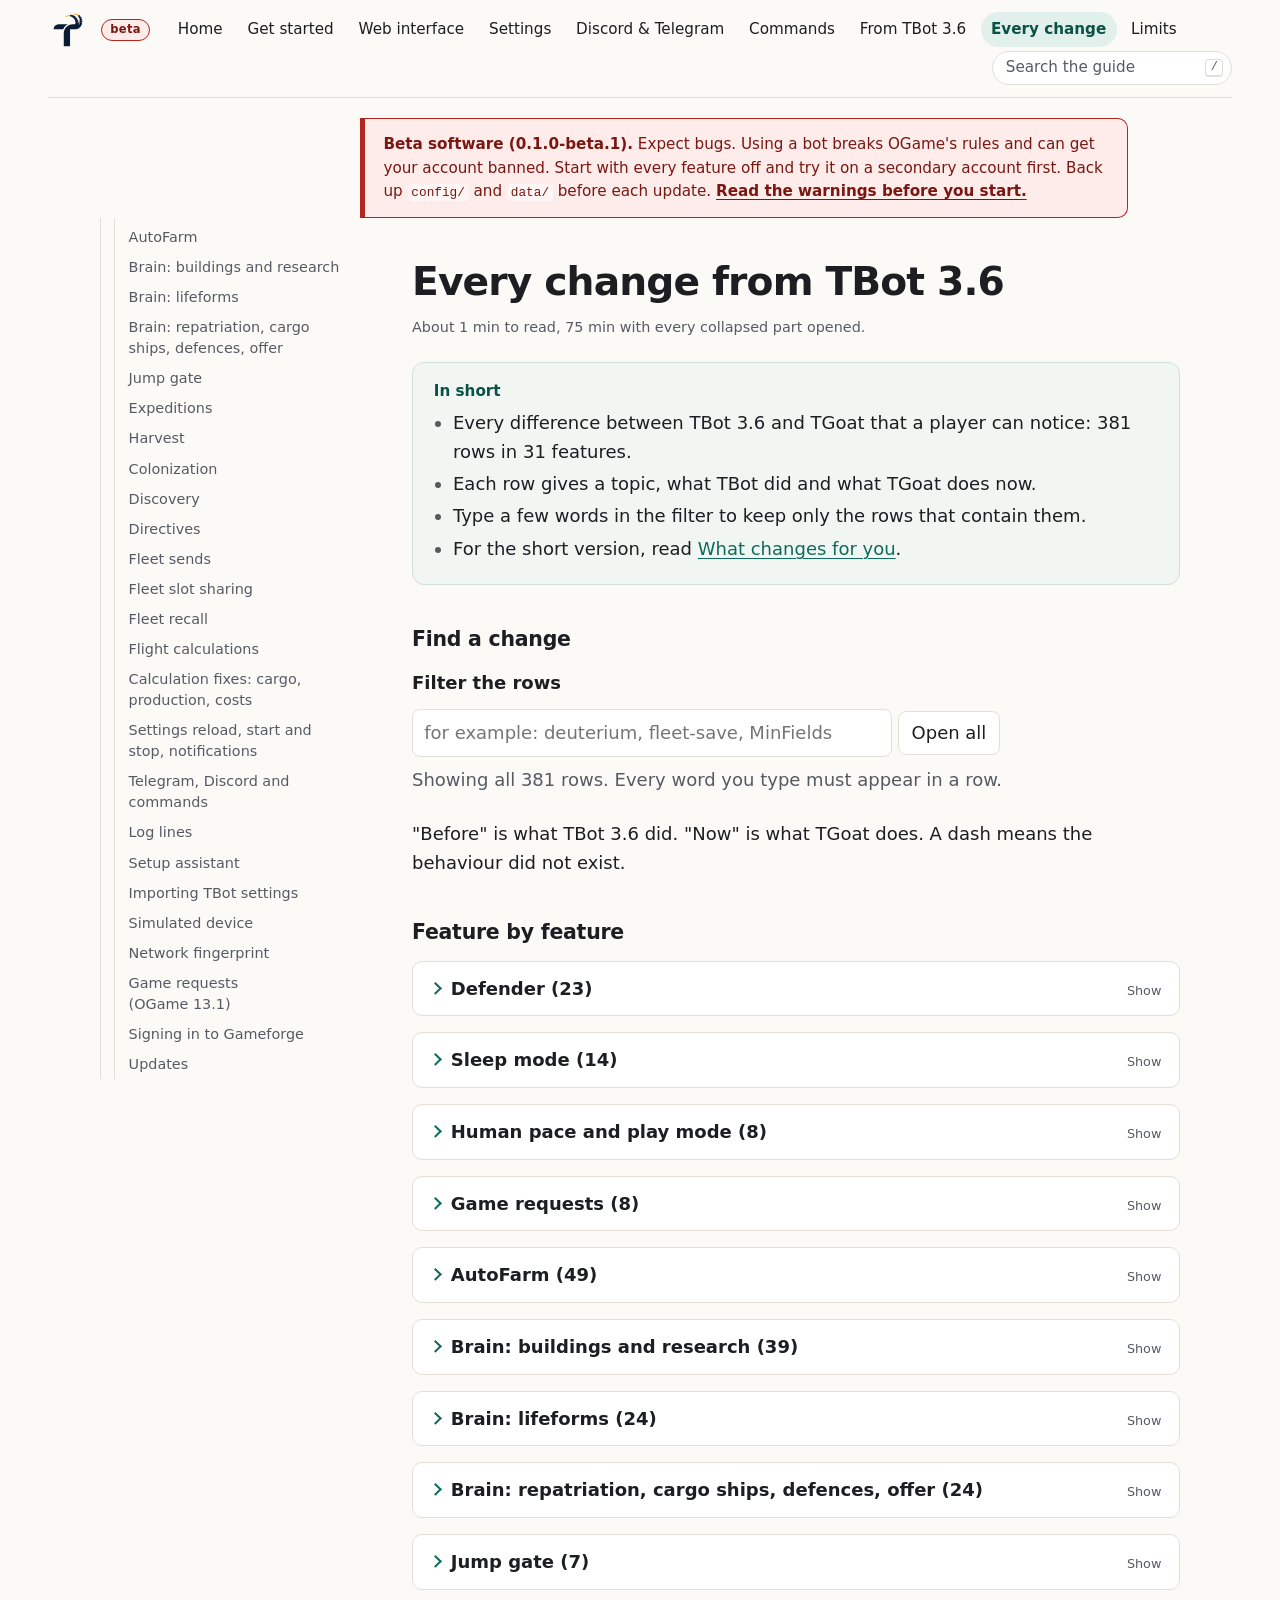
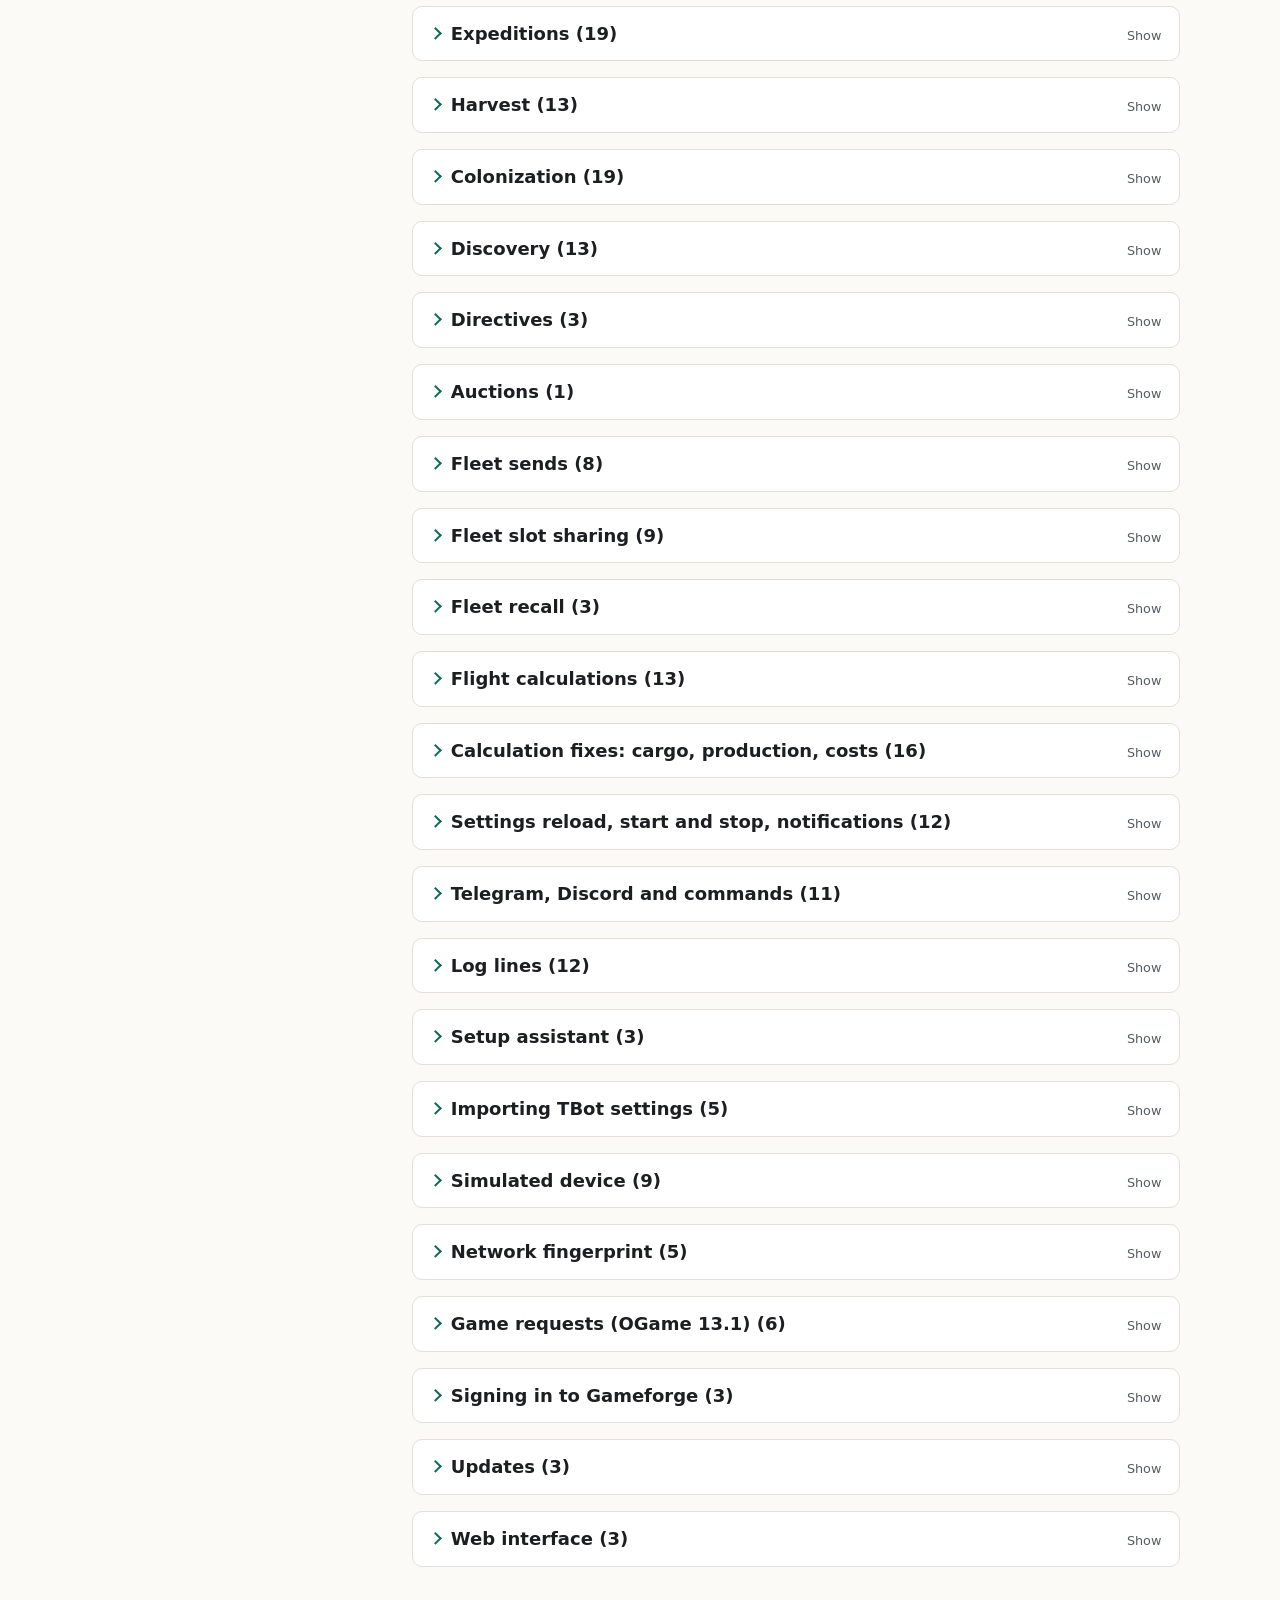
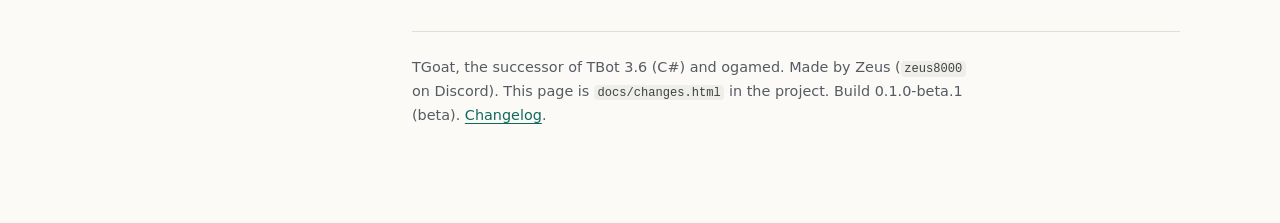
==== commit 28328d66: "TGoat 0.1.0-beta.1: game channel fixed for OGame 13.2.0" ====
--- a/docs/changes.html
+++ b/docs/changes.html
@@ -18,7 +18,7 @@
 
 <div class="site-top">
   <nav class="site-nav" aria-label="Guide">
-    <a class="brand" href="index.html" title="TGoat"><img class="brand-mark" src="assets/favicon.svg" width="40" height="40" alt="TGoat"> <span class="alpha-badge">alpha</span></a>
+    <a class="brand" href="index.html" title="TGoat"><img class="brand-mark" src="assets/favicon.svg" width="40" height="40" alt="TGoat"> <span class="alpha-badge">beta</span></a>
     <ul>
       <li><a href="index.html">Home</a></li>
       <li><a href="start.html">Get started</a></li>
@@ -32,7 +32,7 @@
     </ul>
   </nav>
   <aside class="alpha-banner" role="note" aria-label="Alpha warning">
-    <p><strong>Alpha software (0.1.0-alpha.6).</strong> Expect bugs. Using a bot breaks OGame's rules and can get your account banned. Start with every feature off and try it on a secondary account first. Back up <code>config/</code> and <code>data/</code> before each update. <a href="start.html#alpha">Read the warnings before you start.</a></p>
+    <p><strong>Beta software (0.1.0-beta.1).</strong> Expect bugs. Using a bot breaks OGame's rules and can get your account banned. Start with every feature off and try it on a secondary account first. Back up <code>config/</code> and <code>data/</code> before each update. <a href="start.html#alpha">Read the warnings before you start.</a></p>
   </aside>
 </div>
 
@@ -705,7 +705,7 @@
     <tr><th scope="row">Deploy and Switch</th><td>Announced success even when it failed.</td><td>Report the real result.</td></tr>
     <tr><th scope="row"><code>/build</code></th><td>Did not work for defences.</td><td>Works for defences.</td></tr>
     <tr><th scope="row"><code>/wakeup</code> on an awake instance, <code>/cancelghostsleep</code> with nothing to cancel</th><td>An error.</td><td>A plain answer.</td></tr>
-    <tr><th scope="row"><code>/ping</code></th><td>No version.</td><td>Answers "Pong, TGoat 0.1.0-alpha.6". The regular sign of life also gives the version.</td></tr>
+    <tr><th scope="row"><code>/ping</code></th><td>No version.</td><td>Answers "Pong, TGoat 0.1.0-beta.1". The regular sign of life also gives the version.</td></tr>
     <tr><th scope="row">Discord webhook (<code>DiscordWebhook.Active</code>)</th><td>—</td><td>Posts as "TGoat" unless you set <code>DiscordWebhook.Username</code>.</td></tr>
     <tr><th scope="row">Discord bot</th><td>None.</td><td>Every Telegram command. See <a href="discord.html#discord">Discord bot</a>.</td></tr>
   </tbody>
@@ -875,7 +875,7 @@
 </section>
 
 <footer>
-  <p>TGoat, the successor of TBot 3.6 (C#) and ogamed. Made by Zeus (<code>zeus8000</code> on Discord). This page is <code>docs/changes.html</code> in the project. Build 0.1.0-alpha.6 (alpha). <a href="https://github.com/ronnie32/tgoat/blob/main/CHANGELOG.md">Changelog</a>.</p>
+  <p>TGoat, the successor of TBot 3.6 (C#) and ogamed. Made by Zeus (<code>zeus8000</code> on Discord). This page is <code>docs/changes.html</code> in the project. Build 0.1.0-beta.1 (beta). <a href="https://github.com/ronnie32/tgoat/blob/main/CHANGELOG.md">Changelog</a>.</p>
 </footer>
 
 </main>
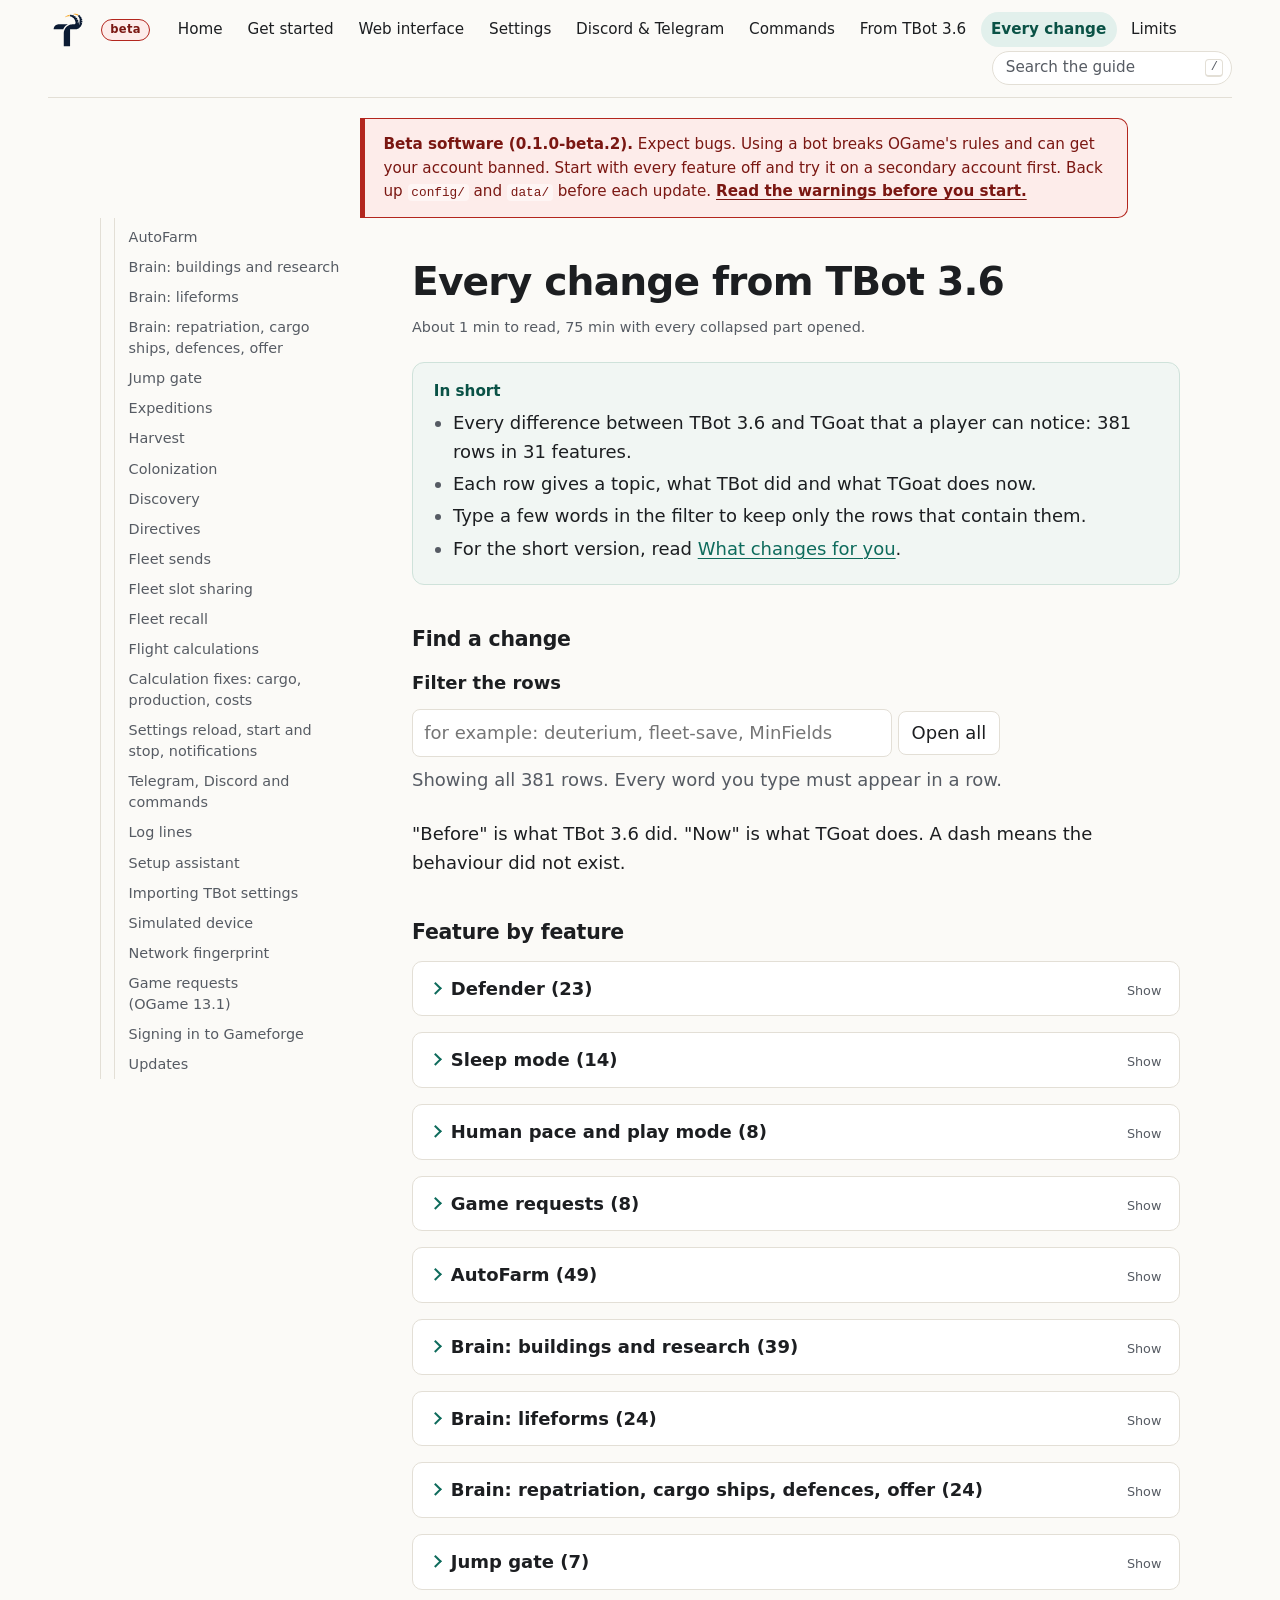
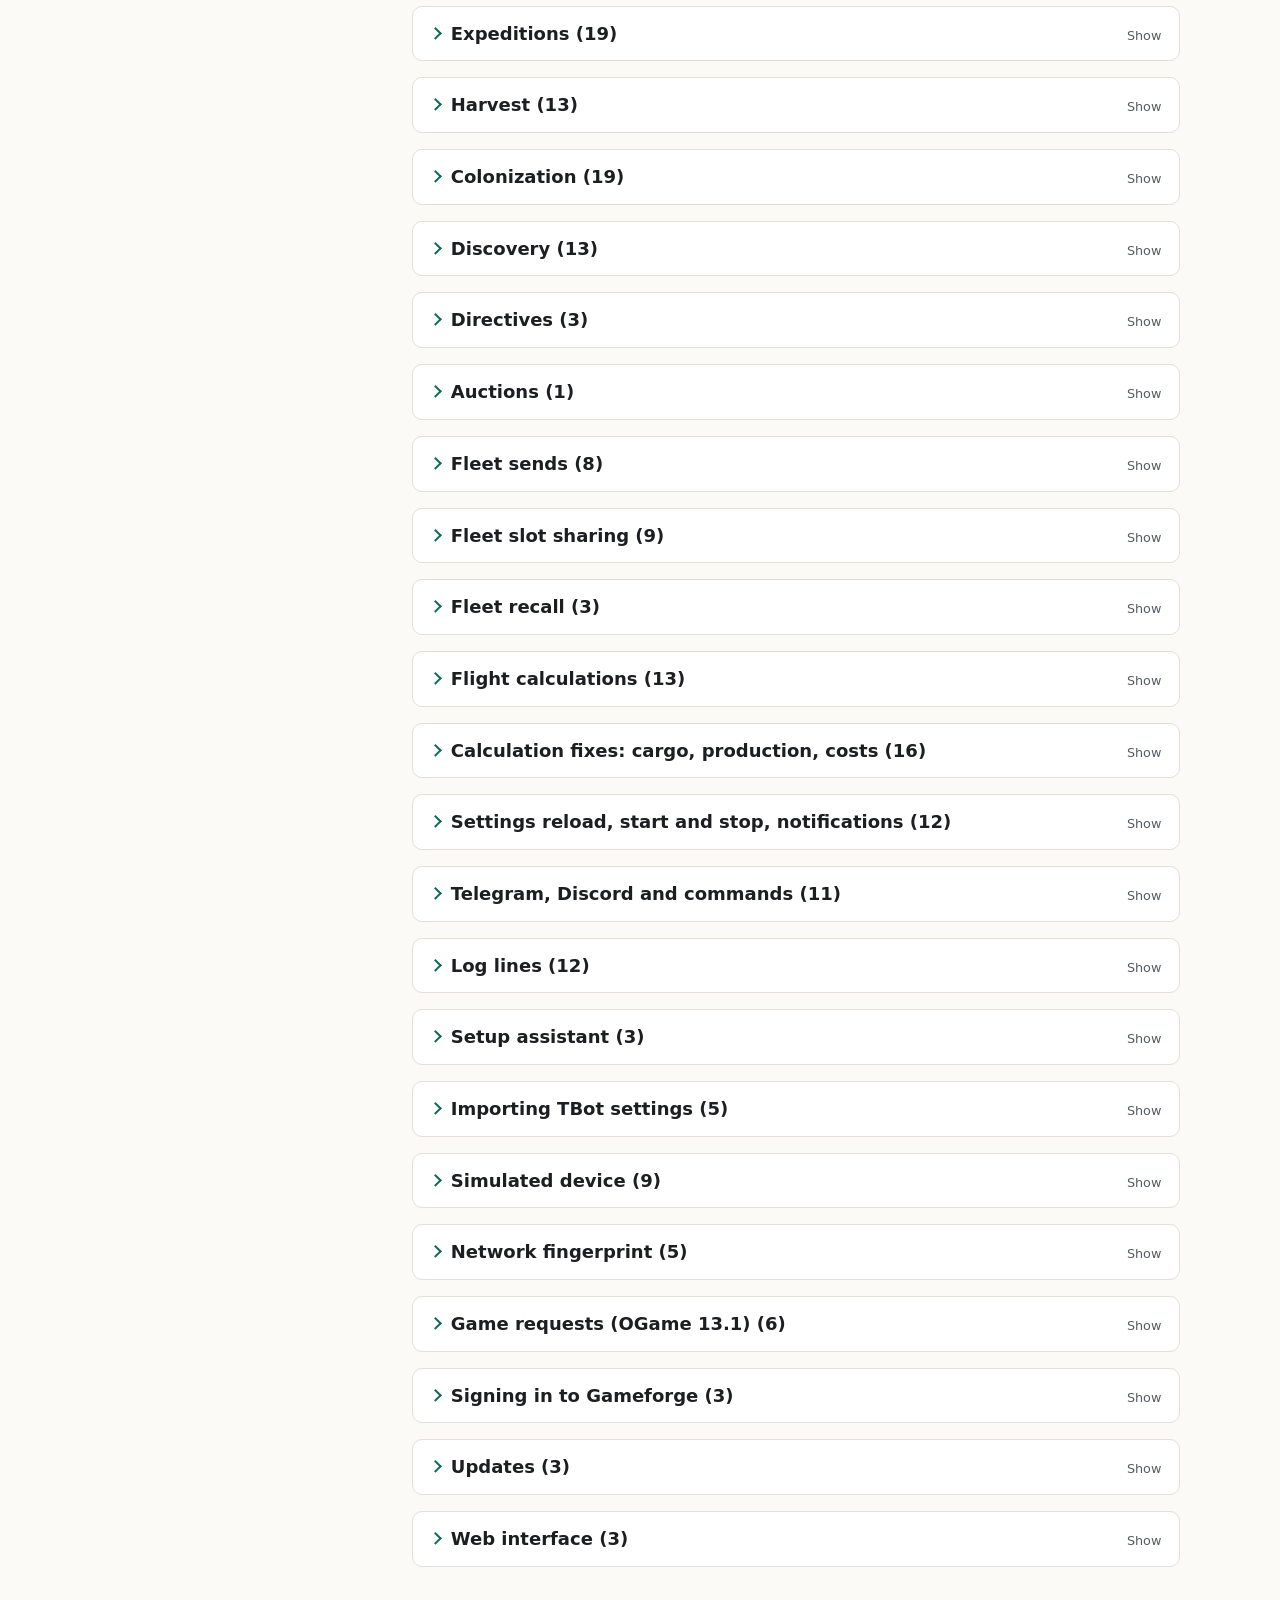
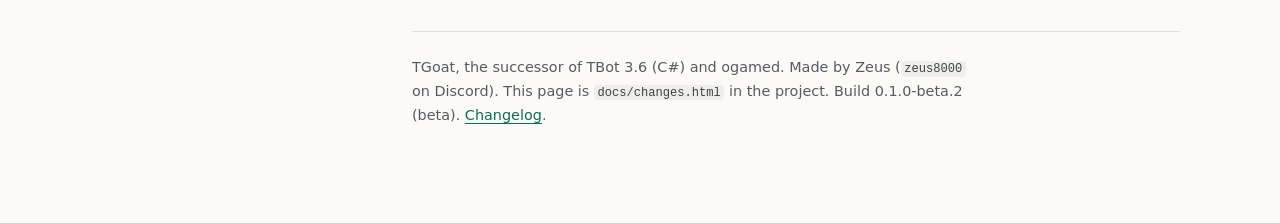
==== commit 3aa8e95a: "TGoat 0.1.0-beta.2: Discoverer expedition size, Game tab channel" ====
--- a/docs/changes.html
+++ b/docs/changes.html
@@ -32,7 +32,7 @@
     </ul>
   </nav>
   <aside class="alpha-banner" role="note" aria-label="Alpha warning">
-    <p><strong>Beta software (0.1.0-beta.1).</strong> Expect bugs. Using a bot breaks OGame's rules and can get your account banned. Start with every feature off and try it on a secondary account first. Back up <code>config/</code> and <code>data/</code> before each update. <a href="start.html#alpha">Read the warnings before you start.</a></p>
+    <p><strong>Beta software (0.1.0-beta.2).</strong> Expect bugs. Using a bot breaks OGame's rules and can get your account banned. Start with every feature off and try it on a secondary account first. Back up <code>config/</code> and <code>data/</code> before each update. <a href="start.html#alpha">Read the warnings before you start.</a></p>
   </aside>
 </div>
 
@@ -300,7 +300,7 @@
     <tr><th scope="row">Build finished early (sped up in the browser)</th><td>The queue waited for the build's planned end.</td><td>The game announces the end on its channel: the Brain reads that celestial's queues again and picks the next build after a usual reaction (about 3 min), without any request before.</td></tr>
     <tr><th scope="row">Crawlers</th><td>Hundreds at once, energy ignored: a planet at about 22% production.</td><td>50 energy each, counted in their payback. In batches the stock pays (8 at least), the batch's energy first.</td></tr>
     <tr><th scope="row">Crawler limit</th><td>A formula: 8 per mine level, 10% more for a Collector with a Geologist.</td><td>The limit the game's resource settings page shows, every bonus included, once that page has been read; after a mine goes up, the same number per level. The formula only until then (2026-11-21).</td></tr>
-    <tr><th scope="row">Class bonuses</th><td>Fixed: Collector +25% production, +10% energy, +50% per crawler; Discoverer −25% research time, 2 more expeditions. Lifeform research that raises them was ignored.</td><td>As the lifeform bonuses page gives them, lifeform boost included; the fixed values only on a server that does not show them (2026-11-21).</td></tr>
+    <tr><th scope="row">Class bonuses</th><td>Fixed: Collector +25% production, +10% energy, +50% per crawler; Discoverer −25% research time, 2 more expeditions, +50% expedition finds. Lifeform research that raises them was ignored.</td><td>As the lifeform bonuses page gives them, lifeform boost included; the fixed values only on a server that does not show them (2026-11-21, expedition finds 2026-11-28).</td></tr>
     <tr><th scope="row">Facilities</th><td>Any facility cheaper than the next mine, the dock first.</td><td>By use: shipyard at the level its builds need (crawlers once they pay back within the longest payback accepted, AutoCargo, the defences the AutoDefence budget buys), one level when it costs less than the next mine; robotics up to 10, nanites when a queue is the bottleneck, a lab only with AutoResearch on (research planet, or a colony that counts in the network). A new colony builds its mines first. Without supply flights, never a facility the planet cannot pay (deuterium it does not produce). Dock and phalanx 0 by default.</td></tr>
     <tr><th scope="row">Jump gate</th><td>Built on every moon.</td><td>Only on the jump gate target, or with at least two moons.</td></tr>
     <tr><th scope="row">An AutoMine pass</th><td>About 10 requests, even during a build; retried every 10 to 20 min.</td><td>Busy queue: one request. Waits for production or an event, 1 to 3 h at most. Interval 30 to 60 min.</td></tr>
@@ -705,7 +705,7 @@
     <tr><th scope="row">Deploy and Switch</th><td>Announced success even when it failed.</td><td>Report the real result.</td></tr>
     <tr><th scope="row"><code>/build</code></th><td>Did not work for defences.</td><td>Works for defences.</td></tr>
     <tr><th scope="row"><code>/wakeup</code> on an awake instance, <code>/cancelghostsleep</code> with nothing to cancel</th><td>An error.</td><td>A plain answer.</td></tr>
-    <tr><th scope="row"><code>/ping</code></th><td>No version.</td><td>Answers "Pong, TGoat 0.1.0-beta.1". The regular sign of life also gives the version.</td></tr>
+    <tr><th scope="row"><code>/ping</code></th><td>No version.</td><td>Answers "Pong, TGoat 0.1.0-beta.2". The regular sign of life also gives the version.</td></tr>
     <tr><th scope="row">Discord webhook (<code>DiscordWebhook.Active</code>)</th><td>—</td><td>Posts as "TGoat" unless you set <code>DiscordWebhook.Username</code>.</td></tr>
     <tr><th scope="row">Discord bot</th><td>None.</td><td>Every Telegram command. See <a href="discord.html#discord">Discord bot</a>.</td></tr>
   </tbody>
@@ -875,7 +875,7 @@
 </section>
 
 <footer>
-  <p>TGoat, the successor of TBot 3.6 (C#) and ogamed. Made by Zeus (<code>zeus8000</code> on Discord). This page is <code>docs/changes.html</code> in the project. Build 0.1.0-beta.1 (beta). <a href="https://github.com/ronnie32/tgoat/blob/main/CHANGELOG.md">Changelog</a>.</p>
+  <p>TGoat, the successor of TBot 3.6 (C#) and ogamed. Made by Zeus (<code>zeus8000</code> on Discord). This page is <code>docs/changes.html</code> in the project. Build 0.1.0-beta.2 (beta). <a href="https://github.com/ronnie32/tgoat/blob/main/CHANGELOG.md">Changelog</a>.</p>
 </footer>
 
 </main>
